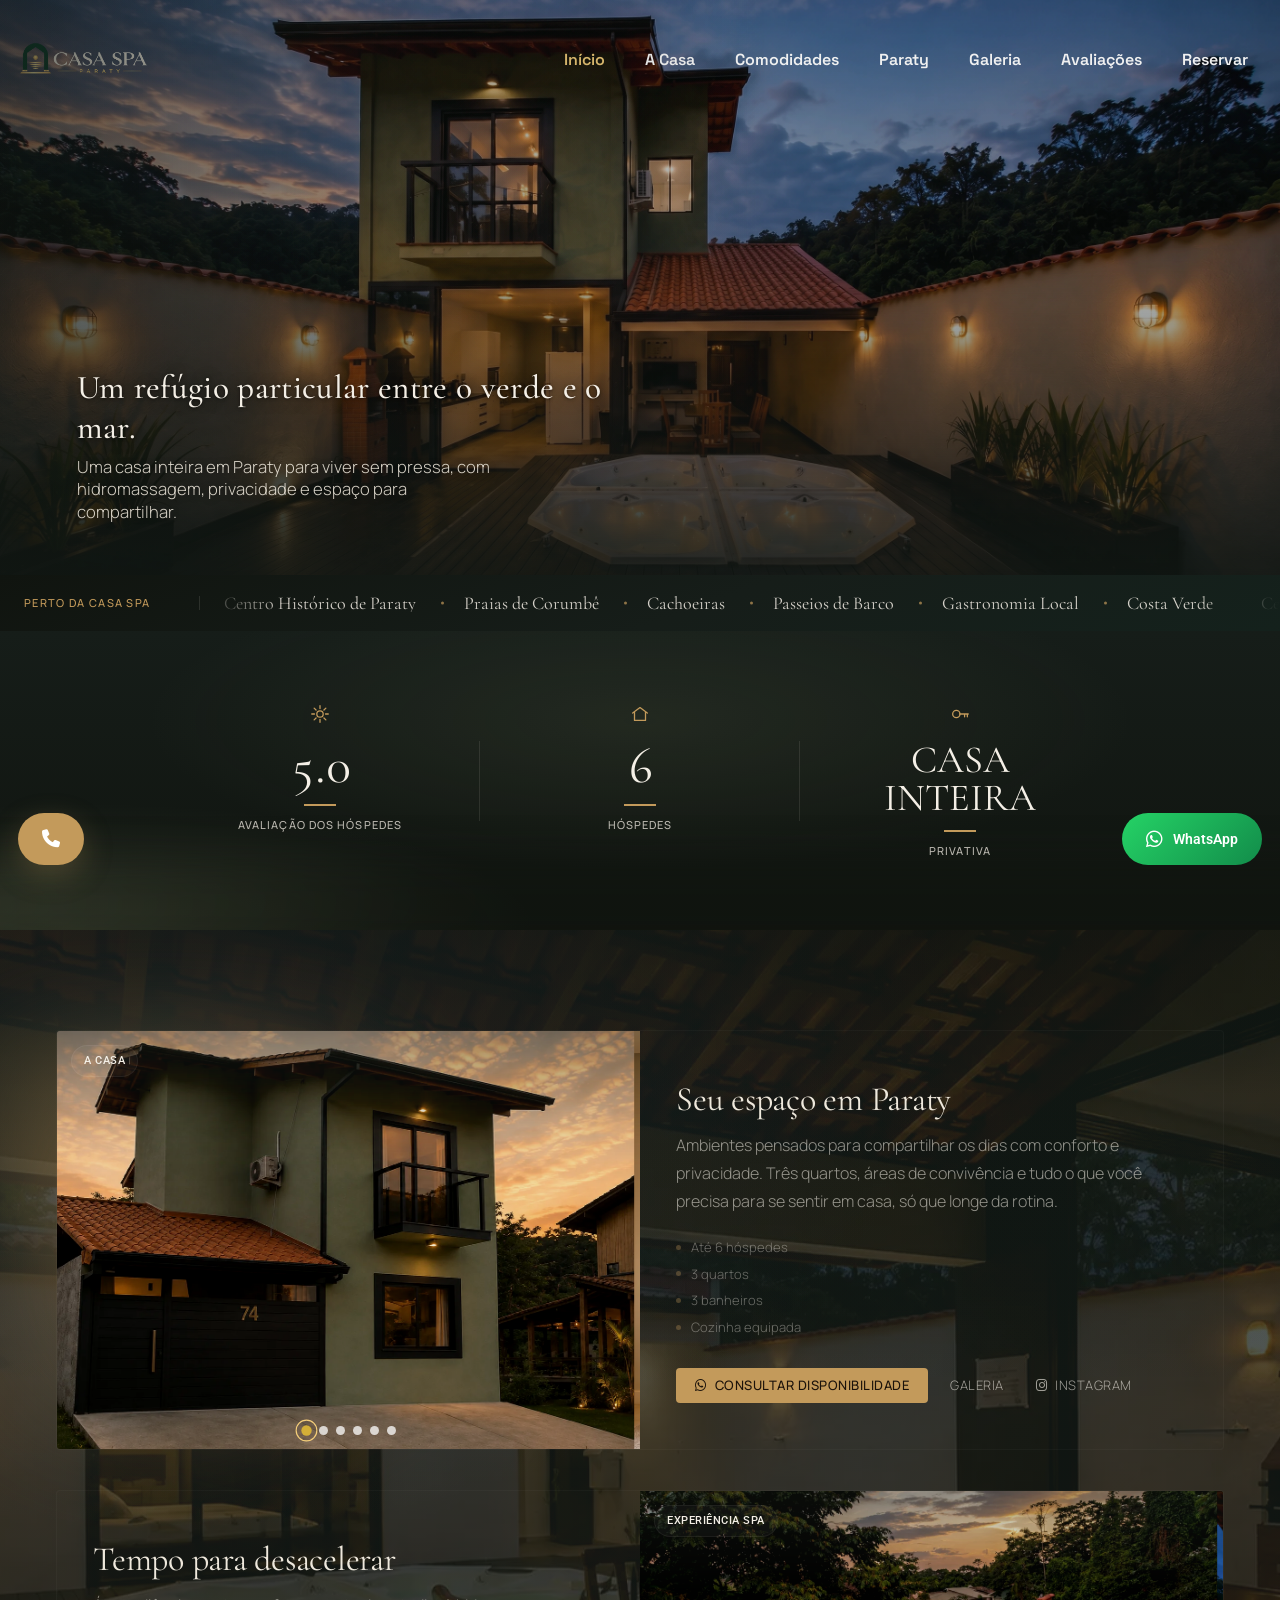
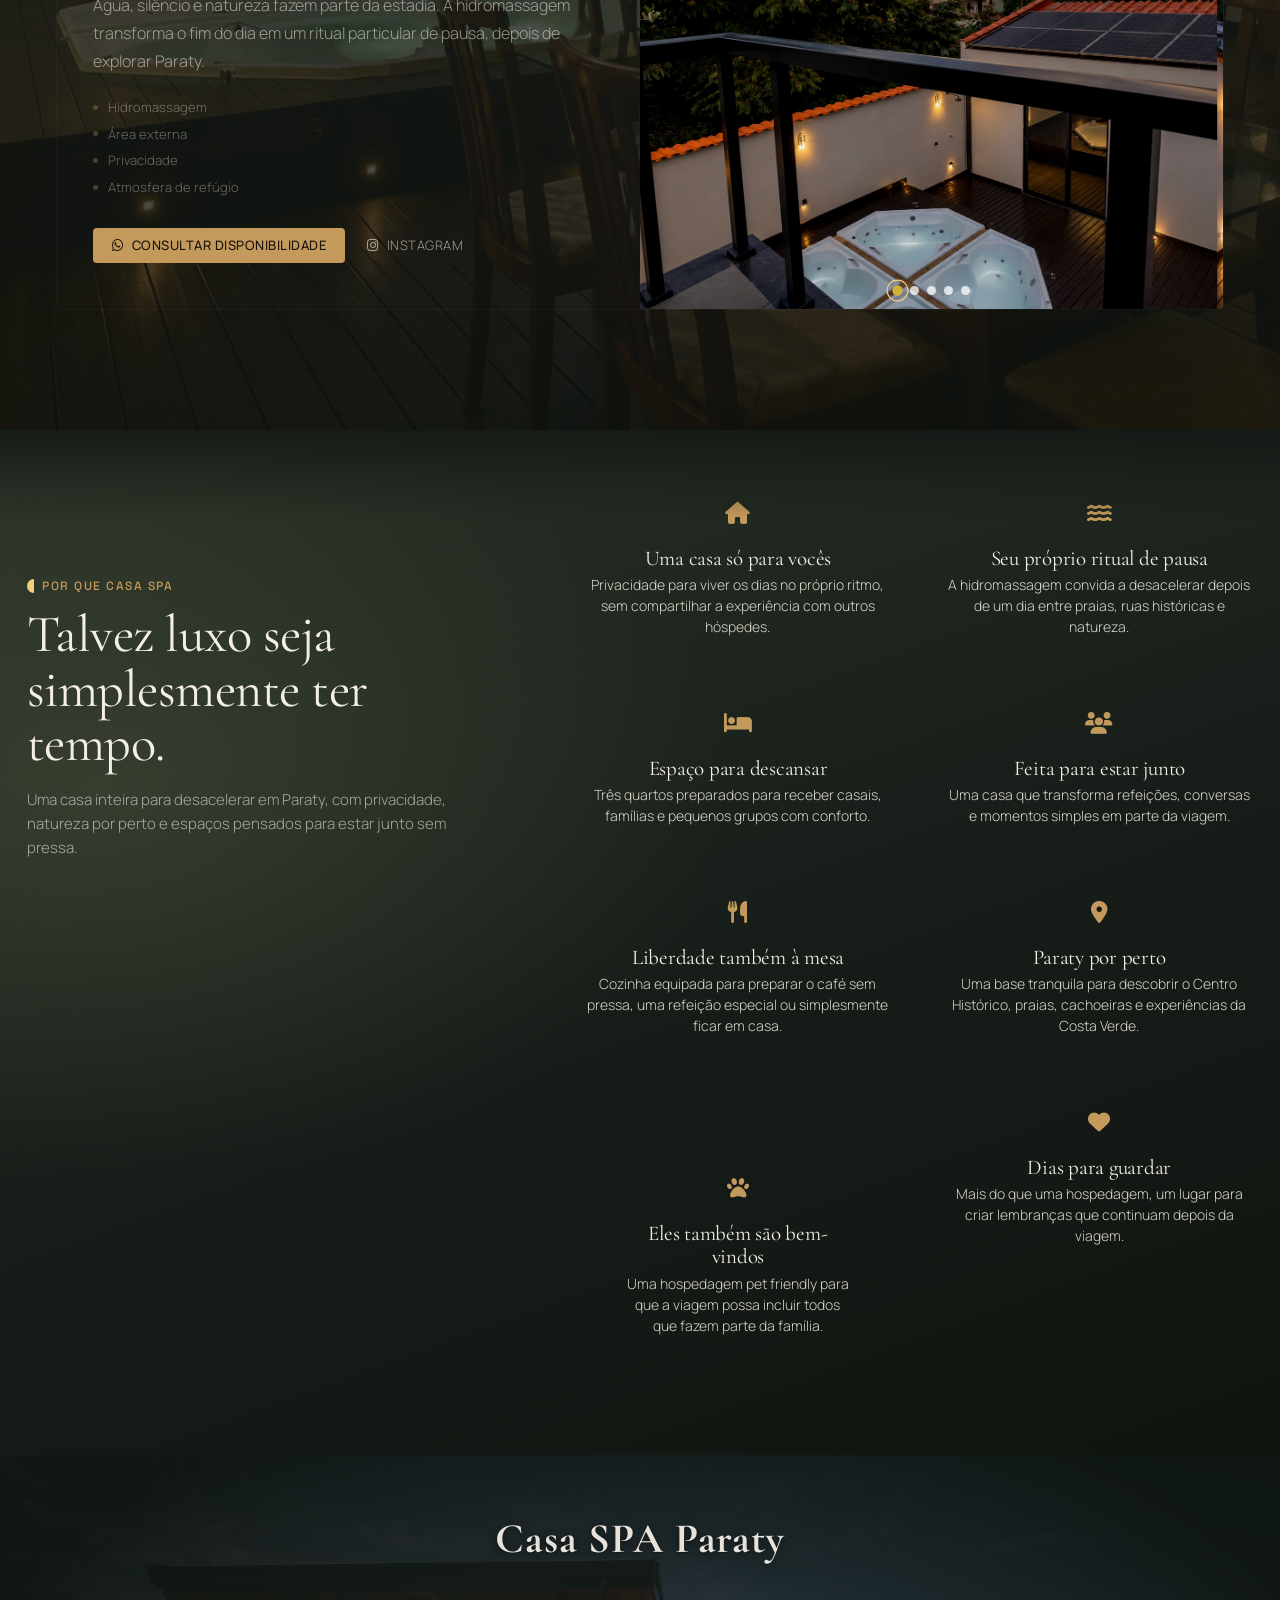
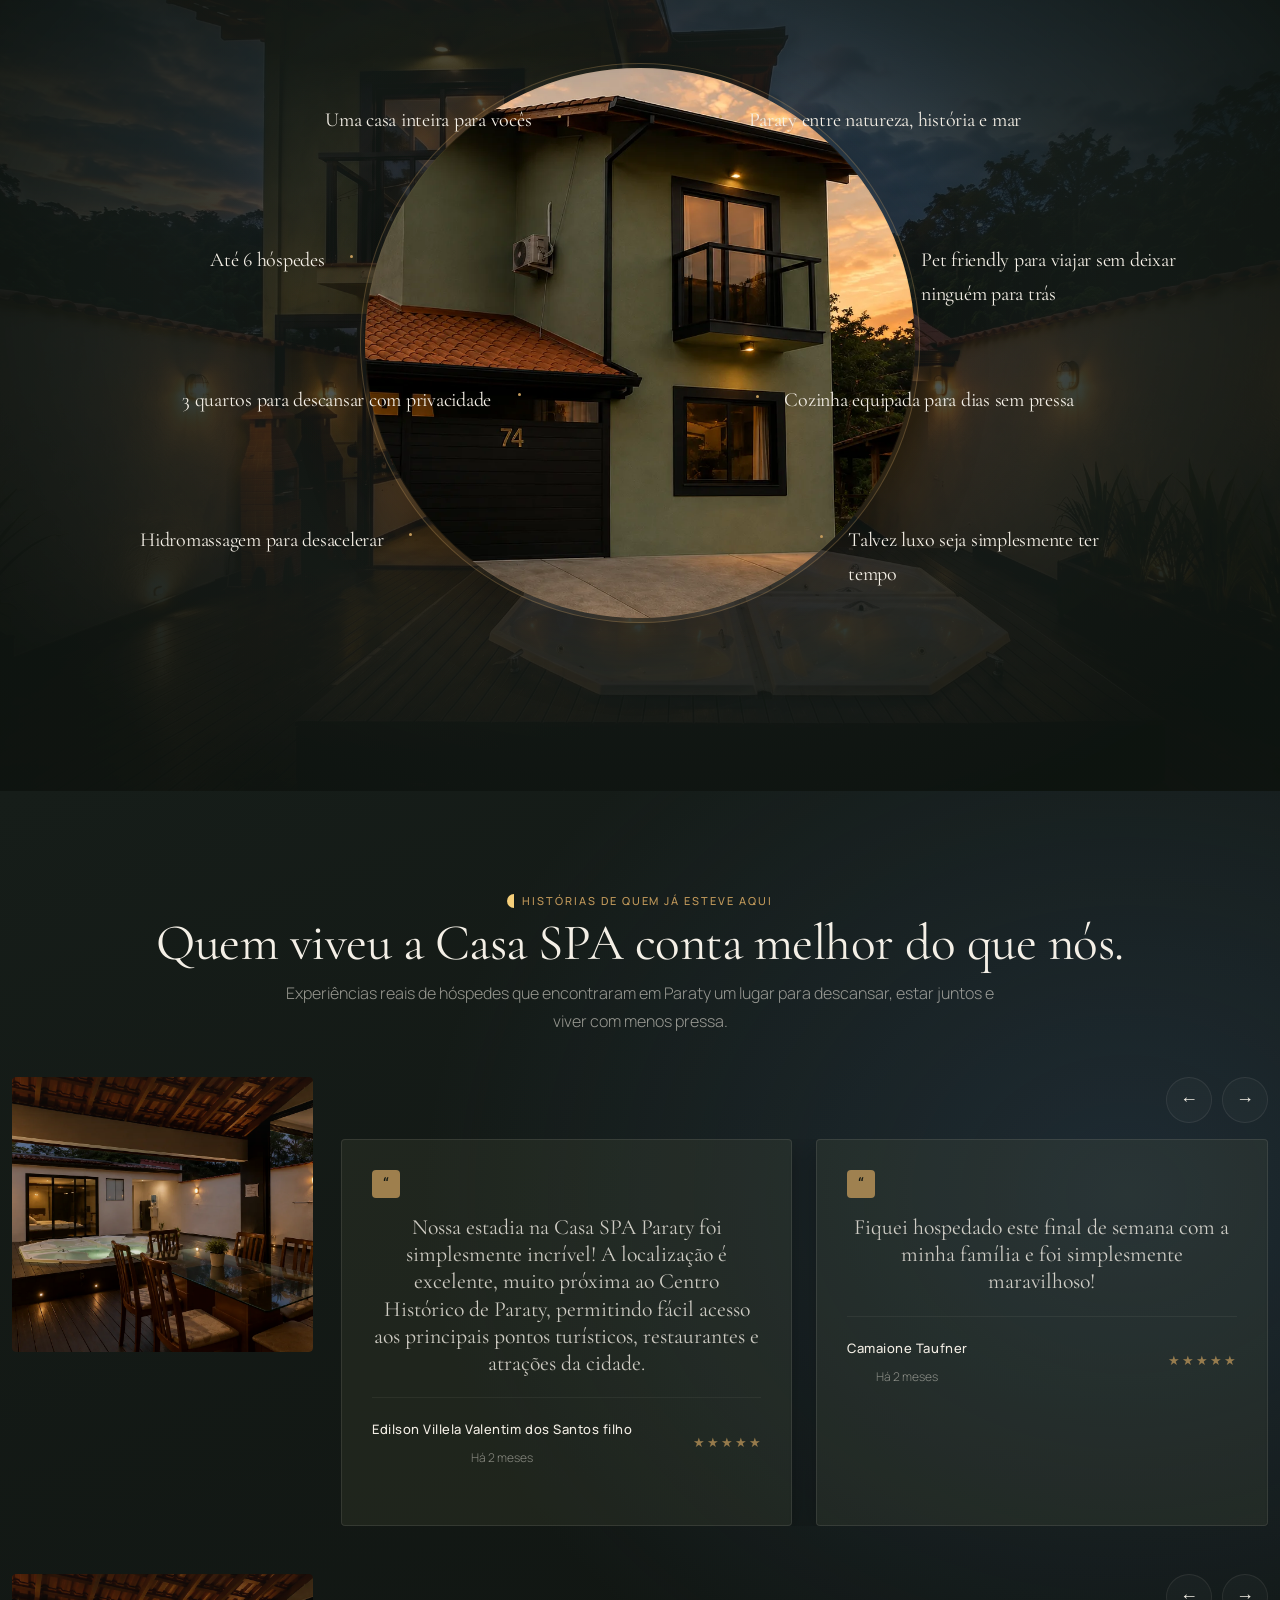
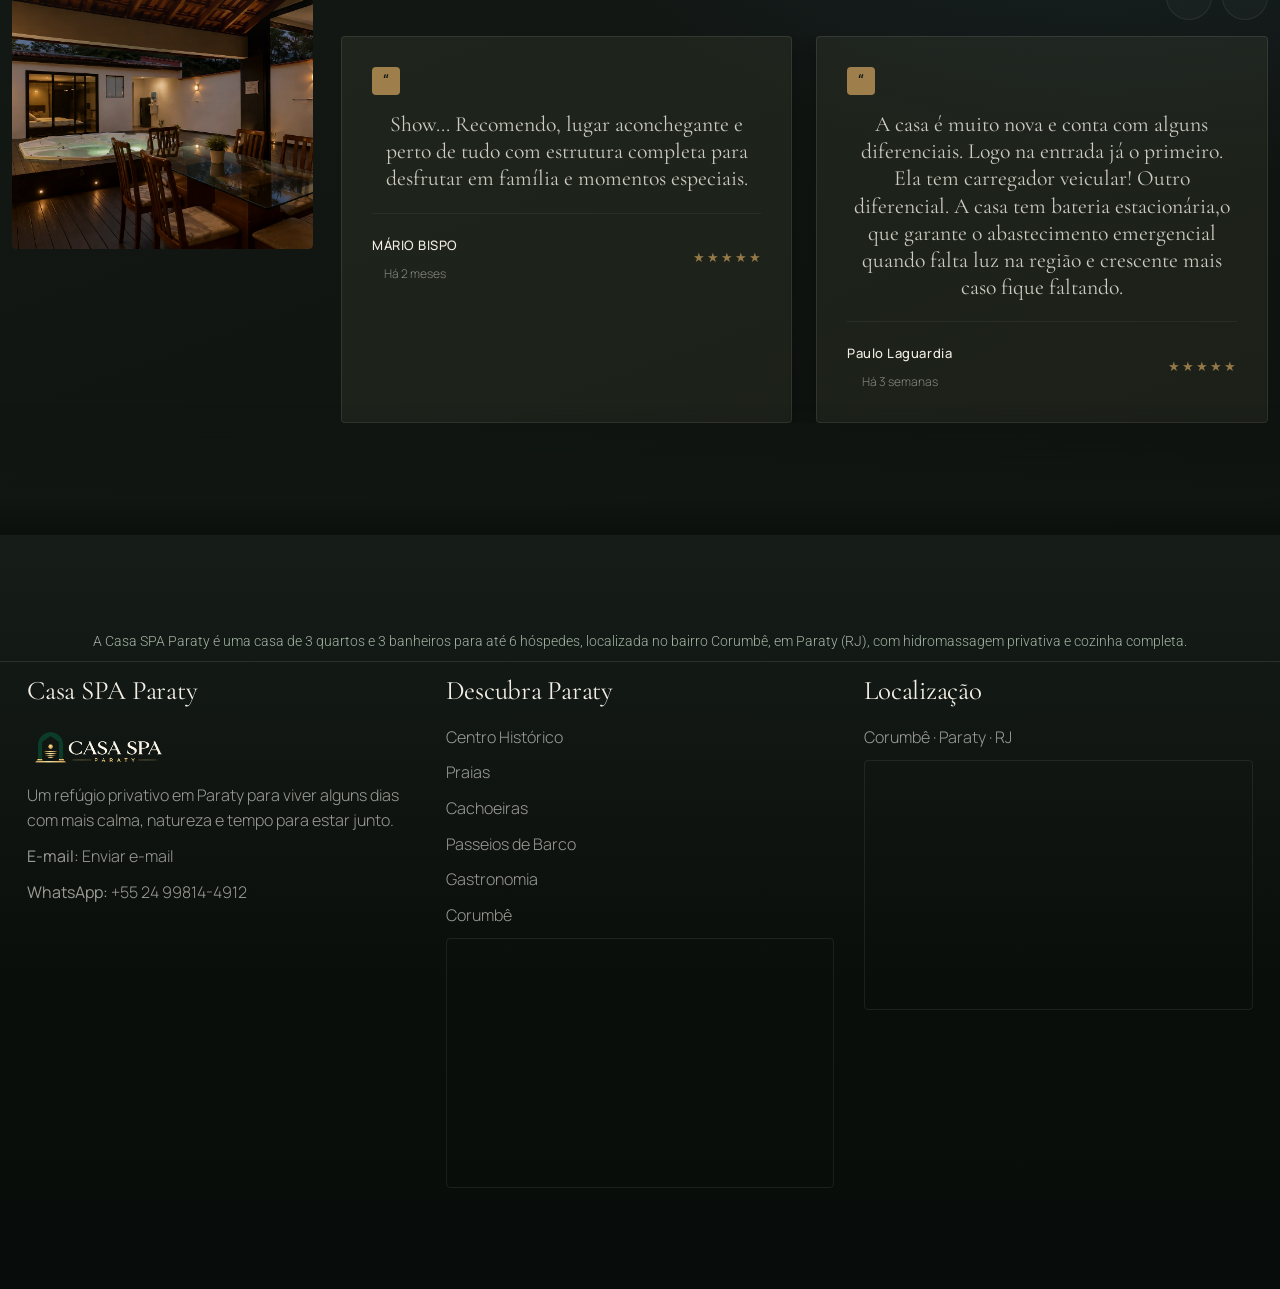
==== index.html @ 21a6d7c5 "Fix gallery layout and sync with A Casa design" ====
<!DOCTYPE html>
<html class="no-js" lang="pt-BR">

<head>
    <meta charset="utf-8" />
    <meta http-equiv="x-ua-compatible" content="ie=edge" />
    <meta name="viewport" content="width=device-width, initial-scale=1, shrink-to-fit=no" />
    
    <!-- Title -->
    <title>Casa SPA Paraty | Aluguel de Casa Inteira com Hidromassagem</title>
    
    <!-- SEO Meta -->
    <link rel="canonical" href="https://site-casa-spa.vercel.app/" />
    <meta name="description" content="Descubra a Casa SPA Paraty, um refúgio exclusivo entre o verde e o mar em Corumbê, Paraty (RJ). Casa inteira com hidromassagem para até 6 hóspedes. Reserve agora!" />
    <meta name="keywords" content="Casa SPA Paraty, Hospedagem Paraty, Aluguel temporada Paraty, Casa com SPA, Casa Corumbê" />
    <meta name="author" content="Casa SPA Paraty" />
    <meta name="robots" content="index, follow" />
    
    <!-- Open Graph / Social -->
    <meta property="og:site_name" content="Casa SPA Paraty">
    <meta property="og:type" content="website">
    <meta property="og:url" content="https://site-casa-spa.vercel.app/">
    <meta property="og:title" content="Casa SPA Paraty | Aluguel de Casa Inteira com Hidromassagem">
    <meta property="og:description" content="Descubra a Casa SPA Paraty, um refúgio exclusivo entre o verde e o mar em Corumbê, Paraty (RJ). Casa inteira com hidromassagem para até 6 hóspedes. Reserve agora!">
    <meta property="og:image" content="https://site-casa-spa.vercel.app/images/mf-images/fachada-01.webp">
    <meta property="og:locale" content="pt_BR">
    
    <meta property="twitter:card" content="summary_large_image">
    <meta property="twitter:url" content="https://site-casa-spa.vercel.app/">
    <meta property="twitter:title" content="Casa SPA Paraty | Aluguel de Casa Inteira com Hidromassagem">
    <meta property="twitter:description" content="Descubra a Casa SPA Paraty, um refúgio exclusivo entre o verde e o mar em Corumbê, Paraty (RJ). Casa inteira com hidromassagem para até 6 hóspedes. Reserve agora!">
    <meta property="twitter:image" content="https://site-casa-spa.vercel.app/images/mf-images/fachada-01.webp">

    <script type="application/ld+json">
    {
      "@context": "https://schema.org",
      "@type": "LodgingBusiness",
      "name": "Casa SPA Paraty",
      "description": "Um refúgio particular entre o verde e o mar. Casa inteira em Paraty para viver sem pressa, com hidromassagem, privacidade e espaço para compartilhar.",
      "url": "https://site-casa-spa.vercel.app/",
      "telephone": "+5524998144912",
      "image": "https://site-casa-spa.vercel.app/images/mf-images/fachada-01.webp",
      "address": {
        "@type": "PostalAddress",
        "streetAddress": "Corumbê",
        "addressLocality": "Paraty",
        "addressRegion": "RJ",
        "postalCode": "23970-000",
        "addressCountry": "BR"
      },
      "geo": {
        "@type": "GeoCoordinates",
        "latitude": "-23.181822",
        "longitude": "-44.821360"
      },
      "amenityFeature": [
        {"@type": "LocationFeatureSpecification", "name": "Hidromassagem", "value": "True"},
        {"@type": "LocationFeatureSpecification", "name": "Wi-Fi Gratuito", "value": "True"},
        {"@type": "LocationFeatureSpecification", "name": "Ar-condicionado", "value": "True"},
        {"@type": "LocationFeatureSpecification", "name": "Cozinha Equipada", "value": "True"},
        {"@type": "LocationFeatureSpecification", "name": "Pet Friendly", "value": "True"}
      ],
      "maximumAttendeeCapacity": 6,
      "priceRange": "$$"
    }
    </script>

    <!-- Favicons -->
    <link rel="icon" type="image/x-icon" href="/favicon.ico">
    <link rel="apple-touch-icon" sizes="180x180" href="/apple-touch-icon.png">
    <link rel="icon" type="image/png" sizes="192x192" href="/android-chrome-192x192.png">
    <link rel="icon" type="image/png" sizes="512x512" href="/android-chrome-512x512.png">

    <!-- CSS Files -->
    <link rel="stylesheet" href="css/bootstrap.min.css" />
    <link rel="stylesheet" href="css/fontawesome.css" />
    <link rel="stylesheet" href="css/flaticon.css" />
    <link rel="stylesheet" href="css/pbminfotech-base-icons.css" />
    <link rel="stylesheet" href="css/themify-icons.css" />
    <link rel="stylesheet" href="css/swiper.min.css" />
    <link rel="stylesheet" href="css/magnific-popup.css" />
    <link rel="stylesheet" href="css/twentytwenty.css" />
    <link rel="stylesheet" href="css/aos.css" />
    <link rel="stylesheet" href="css/shortcode.css" />
    <link rel="stylesheet" href="css/base.css" />
    <link rel="stylesheet" href="css/style.css" />
    <link rel="stylesheet" href="css/responsive.css" />
    <link rel="stylesheet" href="css/casa-spa-index.css" />
    <link rel="stylesheet" href="https://cdn.jsdelivr.net/npm/swiper@11/swiper-bundle.min.css" />

    <!-- Font Awesome (icons) -->
    <link href="https://cdnjs.cloudflare.com/ajax/libs/font-awesome/6.5.2/css/all.min.css" rel="stylesheet" />

    <style>
        @media (max-width: 767.98px) {
            h2 {
                line-height: 35px !important;
            }
        }

        .pbmit-slider-one .swiper-horizontal>.swiper-pagination-bullets {
            display: block;
            width: 200px;
            height: 0px;
            line-height: 100px;
            right: 0;
            left: auto;
            bottom: 0;
            border-radius: 20px 0 0;
            background-color: #fff;
        }

        @media (min-width: 1201px) {
            .pbmit-slider-one .pbmit-slider-dots-corner {
                position: absolute;
                width: 200px;
                height: 0px;
                right: 0;
                bottom: 0;
                background-color: var(--pbmit-white-color);
                display: block;
                border-radius: 20px 0 0;
                z-index: 1;
            }
        }

        .pbmit-slider-one .pbmit-slider-item {
            display: flex;
            align-items: center;
            height: 575px !important;
            background-color: rgba(22, 29, 25, 0.22);
        }

        @media (max-width: 991px) {
            .pbmit-slider-one .pbmit-slider-item {
                display: flex;
                align-items: center;
                height: 365px !important;
                background-color: rgba(22, 29, 25, 0.22);
            }
        }
    </style>


    <style>
      .site-header .site-branding,
      .header-style-1 .site-branding {
        background-color: transparent !important;
        background: transparent !important;
        box-shadow: none !important;
        border: none !important;
        padding: 10px 0 !important;
        border-radius: 0 !important;
      }
      .pbmit-sticky-corner {
        display: none !important;
      }
      .site-header .site-branding img.site-logo {
        display: block;
        height: 52px;
        width: auto;
      }
      @media (max-width: 768px) {
        .site-header .site-branding img.site-logo {
          height: 38px;
        }
      }
    </style>
    
</head>

<body>
    <!-- page wrapper -->
    <div class="page-wrapper" id="page">
        <!-- Header Main Area -->

        <style type="text/css">
            @media (min-width: 1201px) {
                .header-style-1 {
                    position: relative;
                    margin: 0px 0px 0;
                }
            }

            .header-style-1 .site-branding {
                border-radius: 0 0 20px;
                position: relative;
                padding: 0 0px;
                margin-right: 20px;
                background-color: var(--pbmit-white-color);
            }

            .pbmit-sticky-corner svg path {
                fill: transparent;
            }

            .header-style-1 .site-branding {
                border-radius: 0 0 20px;
                position: relative;
                padding: 15px 0px 0px 0px;
                margin-right: 20px;
                background-color: transparent !important;
            }

            .site-header .site-branding img.site-logo {
                display: block;
                height: 48px;
                width: auto;
                max-width: none;
                max-height: none;
            }

            @media (max-width: 768px) {
                .site-header .site-branding img.site-logo {
                    height: 34px;
                }
            }
        </style>


        <header class="site-header header-style-1">
            <div class="pbmit-header-overlay">
                <div class="pbmit-main-header-area">
                    <div class="container">
                        <div class="pbmit-header-content d-flex justify-content-between align-items-center" style="background-color:;">
                            <div class="pbmit-logo-button-area d-flex justify-content-between align-items-center">
                                <div class="site-branding">
                                    <div class="site-title">
                                        <a href="index.html">
											<img class="logo-img site-logo" src="images/brand/logo-casa-spa-branca.webp" alt="Casa SPA Paraty">
										</a>
                                    </div>
                                    <div class="pbmit-sticky-corner  pbmit-top-right-corner">
                                        <svg width="20" height="20" viewBox="0 0 20 20" fill="" xmlns="http://www.w3.org/2000/svg">
										   	<path d="M20 20V0C20 16 16 20 0 20H20Z" fill="red"></path>
										</svg>
                                    </div>
                                    <div class="pbmit-sticky-corner pbmit-bottom-left-corner">
                                        <svg width="20" height="20" viewBox="0 0 20 20" fill="none" xmlns="http://www.w3.org/2000/svg">
										   	<path d="M20 20V0C20 12 12 20 0 20H20Z" fill="red"></path>
										</svg>
                                    </div>
                                </div>
                                <!-- <div class="pbmit-button-box">
									<div class="pbmit-header-button">
										<a href="tel:+1(212)%20255-511">
											<span class="pbmit-header-button-text-1">+1(212) 255-511</span>			
											<span class="pbmit-header-button-text-2">tel:+1(212) 255-511</span>		
										</a>
									</div>
								</div> -->
                            </div>
                            <div class="site-navigation">
                                <nav class="main-menu navbar-expand-xl navbar-light">
                                    <div class="navbar-header">
                                        <!-- Toggle Button -->
                                        <button class="navbar-toggler" type="button">
											<i class="pbmit-base-icon-menu-1"></i>
										</button>
                                    </div>
                                    <div class="pbmit-mobile-menu-bg"></div>
                                    <div class="collapse navbar-collapse clearfix show" id="pbmit-menu">
                                        <div class="pbmit-menu-wrap">
                                            <span class="closepanel">
												<svg class="qodef-svg--close qodef-m" xmlns="http://www.w3.org/2000/svg" width="20.163" height="20.163" viewBox="0 0 26.163 26.163">
													<rect width="36" height="1" transform="translate(0.707) rotate(45)"></rect>
													<rect width="36" height="1" transform="translate(0 25.456) rotate(-45)"></rect>
												</svg>
											</span>
                                            <ul class="navigation clearfix">
                                                <li class=" active">
                                                    <a href="index.html">Início</a>
                                                </li>

                                                <li class="">
                                                    <a href="about-us.html">A Casa</a>
                                                </li>

                                                <li class="">
                                                    <a href="comodidades.html">Comodidades</a>
                                                </li>

                                                <li class="">
                                                    <a href="paraty.html">Paraty</a>
                                                </li>

                                                <li class=""><a href="gallery.html">Galeria</a></li>

                                                <li class="">
                                                    <a href="#avaliacoes">Avaliações</a>
                                                </li>

                                                <li class="">
                                                    <a href="contact-us.html">Reservar</a>
                                                </li>
                                            </ul>


                                        </div>
                                    </div>
                                </nav>
                            </div>
                            <!-- <div class="pbmit-right-box d-flex align-items-center">
							
								<div class="pbmit-button-box-second">
									<a class="pbmit-btn" href="contact-us.html">
										<span class="pbmit-button-content-wrapper">
											<span class="pbmit-button-text">Consultar Disponibilidade</span>
										</span>
									</a>
								</div>
							</div> -->
                        </div>
                    </div>
                </div>
            </div>

        </header>
        <!-- Header Main Area End Here -->

        <!-- page content -->
        <div class="page-content">
            <div class="pbmit-slider-area pbmit-slider-one hero-section">
                <div class="swiper-slider" data-autoplay="true" data-loop="true" data-dots="true" data-arrows="false" data-columns="1" data-margin="0" data-effect="fade">
                    <div class="swiper-wrapper">
                        <!-- Slide1 -->
                        <div class="swiper-slide">
                            <div class="pbmit-slider-item">
                                <div class="pbmit-slider-bg" style="
                      background-image: url(images/hero-master.webp);
                    "></div>
                                <!--<div class="container">-->
                                <!--  <div class="row text-center">-->
                                <!--    <div class="col-md-12">-->
                                <!--      <div class="pbmit-slider-content">-->
                                <!--        <h2-->
                                <!--          class="pbmit-title transform-bottom-1 transform-delay-2"-->
                                <!--        >-->
                                <!--          Welcome To Our <br />-->
                                <!--          Casa SPA-->
                                <!--        </h2>-->
                                <!--        <h5-->
                                <!--          class="pbmit-sub-title transform-top transform-delay-1"-->
                                <!--        >-->
                                <!--          Farms & Resort, Suites, Studio Rooms!-->
                                <!--        </h5>-->

                                <!--        <div-->
                                <!--          class="pbmit-button-wrap transform-bottom-1 transform-delay-3"-->
                                <!--        >-->
                                <!--          <a-->
                                <!--            class="pbmit-btn pbmit-btn-outline"-->
                                <!--            href="contact-us.html"-->
                                <!--          >-->
                                <!--            <span class="pbmit-button-content-wrapper">-->
                                <!--              <span class="pbmit-button-text"-->
                                <!--                >Book Your Stay</span-->
                                <!--              >-->
                                <!--            </span>-->
                                <!--          </a>-->
                                <!--        </div>-->
                                <!--      </div>-->
                                <!--    </div>-->
                                <!--  </div>-->
                                <!--</div>-->
                            </div>
                        </div>

                        <!-- slider extra -->
                        <!--<div class="swiper-slide">-->
                        <!--  <div class="pbmit-slider-item">-->
                        <!--    <div-->
                        <!--      class="pbmit-slider-bg"-->
                        <!--      style="-->
                        <!--        background-image: url(images/ms-images/living-room6.jpeg);-->
                        <!--      "-->
                        <!--    ></div>-->
                        <!--    <div class="container">-->
                        <!--      <div class="row text-center">-->
                        <!--        <div class="col-md-12">-->
                        <!--          <div class="pbmit-slider-content">-->
                        <!--            <h2-->
                        <!--              class="pbmit-title transform-bottom-1 transform-delay-2"-->
                        <!--            >-->
                        <!--              Welcome To Our <br />-->
                        <!--              Casa SPA-->
                        <!--            </h2>-->
                        <!--            <h5-->
                        <!--              class="pbmit-sub-title transform-top transform-delay-1"-->
                        <!--            >-->
                        <!--              Farms & Resort, Suites, Studio Rooms!-->
                        <!--            </h5>-->

                        <!--            <div-->
                        <!--              class="pbmit-button-wrap transform-bottom-1 transform-delay-3"-->
                        <!--            >-->
                        <!--              <a-->
                        <!--                class="pbmit-btn pbmit-btn-outline"-->
                        <!--                href="contact-us.html"-->
                        <!--              >-->
                        <!--                <span class="pbmit-button-content-wrapper">-->
                        <!--                  <span class="pbmit-button-text"-->
                        <!--                    >Book Your Stay</span-->
                        <!--                  >-->
                        <!--                </span>-->
                        <!--              </a>-->
                        <!--            </div>-->
                        <!--          </div>-->
                        <!--        </div>-->
                        <!--      </div>-->
                        <!--    </div>-->
                        <!--  </div>-->
                        <!--</div>-->

                        <!-- Slider extra -->
                        <!-- Slide2 -->
                        <!-- <div class="swiper-slide">
                <div class="pbmit-slider-item">
                  <div
                    class="pbmit-slider-bg"
                    style="background-image: url(images/img/bg4.jpg)"
                  ></div>
                  <div class="container">
                    <div class="row text-center">
                      <div class="col-md-12">
                        <div class="pbmit-slider-content">
                          <h5
                            class="pbmit-sub-title transform-top transform-delay-1"
                          >
                            Residential Interiors
                          </h5>
                          <h2
                            class="pbmit-title transform-bottom-1 transform-delay-2"
                          >
                            Homes That <br />
                            Breathe
                          </h2>
                          <div
                            class="pbmit-button-wrap transform-bottom-1 transform-delay-3"
                          >
                            <a
                              class="pbmit-btn pbmit-btn-outline"
                              href="contact-us.html"
                            >
                              <span class="pbmit-button-content-wrapper">
                                <span class="pbmit-button-text"
                                  >Discover Residential</span
                                >
                              </span>
                            </a>
                          </div>
                        </div>
                      </div>
                    </div>
                  </div>
                </div>
              </div> -->
                        <!-- Slide3 -->
                        <!-- <div class="swiper-slide">
                <div class="pbmit-slider-item">
                  <div
                    class="pbmit-slider-bg"
                    style="background-image: url(images/img/bg5.jpg)"
                  ></div>
                  <div class="container">
                    <div class="row text-center">
                      <div class="col-md-12">
                        <div class="pbmit-slider-content">
                          <h5
                            class="pbmit-sub-title transform-top transform-delay-1"
                          >
                            Turnkey Design & Build
                          </h5>
                          <h2
                            class="pbmit-title transform-bottom-1 transform-delay-2"
                          >
                            From Concept<br />
                            to Keys
                          </h2>
                          <div
                            class="pbmit-button-wrap transform-bottom-1 transform-delay-3"
                          >
                            <a
                              class="pbmit-btn pbmit-btn-outline"
                              href="contact-us.html"
                            >
                              <span class="pbmit-button-content-wrapper">
                                <span class="pbmit-button-text"
                                  >Start Your Project</span
                                >
                              </span>
                            </a>
                          </div>
                        </div>
                      </div>
                    </div>
                  </div>
                </div>
              </div> -->
                    </div>
                    <div class="pbmit-slider-dots-corner">
                        <div class="pbmit-sticky-corner pbmit-top-right-corner">
                            <svg width="20" height="20" viewBox="0 0 20 20" fill="" xmlns="http://www.w3.org/2000/svg" data-stylerecorder="true">
                  <path
                    d="M20 20V0C20 16 16 20 0 20H20Z"
                    fill="red"
                    data-stylerecorder="true"
                  ></path>
                </svg>
                        </div>
                        <div class="pbmit-sticky-corner pbmit-bottom-left-corner">
                            <svg width="20" height="20" viewBox="0 0 20 20" fill="" xmlns="http://www.w3.org/2000/svg" data-stylerecorder="true">
                  <path
                    d="M20 20V0C20 16 16 20 0 20H20Z"
                    fill="red"
                    data-stylerecorder="true"
                  ></path>
                </svg>
                        </div>
                    </div>
                </div>
                <div class="hero-caption-block">
                    <h1 class="hero-caption-title">Um refúgio particular entre o verde e o mar.</h1>
                    <p class="hero-caption-subtitle">Uma casa inteira em Paraty para viver sem pressa, com hidromassagem, privacidade e espaço para compartilhar.</p>
                </div>
            </div>

            <section class="casa-points-marquee" aria-label="Pontos de interesse próximos à Casa SPA">
                <div class="cpm-label">
                    <span class="full">Perto da Casa SPA</span>
                    <span class="short">Interesse</span>
                </div>
                <div class="cpm-track">
                    <ul class="cpm-list">
                        <li>Centro Histórico de Paraty</li>
                        <li>Praias de Corumbê</li>
                        <li>Cachoeiras</li>
                        <li>Passeios de Barco</li>
                        <li>Gastronomia Local</li>
                        <li>Costa Verde</li>
                    </ul>
                    <ul class="cpm-list" aria-hidden="true">
                        <li>Centro Histórico de Paraty</li>
                        <li>Praias de Corumbê</li>
                        <li>Cachoeiras</li>
                        <li>Passeios de Barco</li>
                        <li>Gastronomia Local</li>
                        <li>Costa Verde</li>
                    </ul>
                    <ul class="cpm-list" aria-hidden="true">
                        <li>Centro Histórico de Paraty</li>
                        <li>Praias de Corumbê</li>
                        <li>Cachoeiras</li>
                        <li>Passeios de Barco</li>
                        <li>Gastronomia Local</li>
                        <li>Costa Verde</li>
                    </ul>
                    <ul class="cpm-list" aria-hidden="true">
                        <li>Centro Histórico de Paraty</li>
                        <li>Praias de Corumbê</li>
                        <li>Cachoeiras</li>
                        <li>Passeios de Barco</li>
                        <li>Gastronomia Local</li>
                        <li>Costa Verde</li>
                    </ul>
                </div>
            </section>

            <section class="casa-stats" aria-label="Destaques da Casa SPA">
                <div class="casa-stats__grid">
                    <div class="casa-stats__col">
                        <svg class="casa-stats__icon" viewBox="0 0 24 24" fill="none" stroke="currentColor" stroke-width="1.4" aria-hidden="true">
                            <path d="M12 3v3M12 18v3M3 12h3M18 12h3M5.6 5.6l2.1 2.1M16.3 16.3l2.1 2.1M5.6 18.4l2.1-2.1M16.3 7.7l2.1-2.1" stroke-linecap="round"></path>
                            <circle cx="12" cy="12" r="3.5"></circle>
                        </svg>
                        <span class="casa-stats__number" data-count="5.0" data-decimal="1">0.0</span>
                        <span class="casa-stats__line" aria-hidden="true"></span>
                        <span class="casa-stats__label">Avaliação dos hóspedes</span>
                    </div>
                    <div class="casa-stats__col">
                        <svg class="casa-stats__icon" viewBox="0 0 24 24" fill="none" stroke="currentColor" stroke-width="1.4" aria-hidden="true">
                            <path d="M4 11l8-6 8 6M6 10v9h12v-9" stroke-linecap="round" stroke-linejoin="round"></path>
                        </svg>
                        <span class="casa-stats__number" data-count="6">0</span>
                        <span class="casa-stats__line" aria-hidden="true"></span>
                        <span class="casa-stats__label">Hóspedes</span>
                    </div>
                    <div class="casa-stats__col">
                        <svg class="casa-stats__icon" viewBox="0 0 24 24" fill="none" stroke="currentColor" stroke-width="1.4" aria-hidden="true">
                            <circle cx="8" cy="12" r="4"></circle>
                            <path d="M11.5 12H21M17 12v3M20 12v3" stroke-linecap="round"></path>
                        </svg>
                        <span class="casa-stats__number casa-stats__number--text">Casa<br>Inteira</span>
                        <span class="casa-stats__line" aria-hidden="true"></span>
                        <span class="casa-stats__label">Privativa</span>
                    </div>
                </div>
            </section>

            <section class="staycation-showcase" aria-label="Perfect staycation options" style="margin-top:">
                <div class="msc-bg">
                    <span class="msc-blob msc-blob-a" aria-hidden="true"></span>
                    <span class="msc-blob msc-blob-b" aria-hidden="true"></span>
                    <span class="msc-grid" aria-hidden="true"></span>
                </div>

                <div class="msc-container text-center">
                    <div class="msc-cards">

                        <!-- Card 1: A Casa - imagem a esquerda, texto a direita -->
                        <article class="msc-card">
                            <div class="msc-media swiper msc-image-slider casa-photo-frame casa-photo-frame--bright">
                                                                <div class="swiper-wrapper">
                                    <div class="swiper-slide">
                                        <img loading="lazy" class="casa-photo" src="images/mf-images/fachada-01.webp" alt="Fachada da Casa SPA Paraty ao entardecer" />
                                    </div>
                                    <div class="swiper-slide">
                                        <img loading="lazy" class="casa-photo" src="images/mf-images/quarto-01.webp" alt="Quarto principal com cama de casal e decoração refinada" />
                                    </div>
                                    <div class="swiper-slide">
                                        <img loading="lazy" class="casa-photo" src="images/mf-images/sala-01.webp" alt="Sala de estar ampla com TV e sofás confortáveis" />
                                    </div>
                                    <div class="swiper-slide">
                                        <img loading="lazy" class="casa-photo" src="images/mf-images/cozinha-01.webp" alt="Cozinha inteiramente equipada com geladeira e forno" />
                                    </div>
                                    <div class="swiper-slide">
                                        <img loading="lazy" class="casa-photo" src="images/mf-images/quarto-03.webp" alt="Quarto privativo com vista panorâmica para a natureza" />
                                    </div>
                                    <div class="swiper-slide">
                                        <img loading="lazy" class="casa-photo" src="images/mf-images/banheiro-02.webp" alt="Banheiro moderno com box blindex e espelho iluminado" />
                                    </div>
                                </div>
                                <div class="msc-slider-pagination"></div>
                                <span class="msc-badge">A Casa</span>
                            </div>
                            <div class="msc-body">
                                <h3 class="text-start">Seu espaço em Paraty</h3>
                                <p class="fnt-style text-start">
                                    Ambientes pensados para compartilhar os dias com conforto e privacidade. Três quartos, áreas de convivência e tudo o que você precisa para se sentir em casa, só que longe da rotina.
                                </p>
                                <ul class="msc-points">
                                    <li>Até 6 hóspedes</li>
                                    <li>3 quartos</li>
                                    <li>3 banheiros</li>
                                    <li>Cozinha equipada</li>
                                </ul>
                                <div class="msc-actions">
                                    <a
                                      class="msc-btn msc-btn-primary"
                                      href="https://wa.me/5524998144912"
                                      target="_blank"
                                      aria-label="Consultar disponibilidade via WhatsApp"
                                    ><i class="fab fa-whatsapp" aria-hidden="true"></i> Consultar Disponibilidade</a>
                                    <a
                                      class="msc-btn msc-btn-ghost"
                                      href="gallery.html"
                                      aria-label="Ver galeria da Casa SPA"
                                    >Galeria</a>
                                    <a
                                      class="msc-btn msc-btn-ghost"
                                      href="https://www.instagram.com/_casa-spa_resort/"
                                      target="_blank"
                                      aria-label="Instagram da Casa SPA"
                                    ><i class="fab fa-instagram" aria-hidden="true"></i> Instagram</a>

                                </div>
                            </div>
                        </article>

                        <!-- Card 2: Experiencia SPA - texto a esquerda, imagem a direita -->
                        <article class="msc-card msc-card--reverse">
                            <div class="msc-media swiper msc-image-slider casa-photo-frame">
                                                                <div class="swiper-wrapper">
                                    <div class="swiper-slide">
                                        <img loading="lazy" class="casa-photo" src="images/ms-images/spa-02.webp" alt="Deck privativo de hidromassagem ao entardecer" />
                                    </div>
                                    <div class="swiper-slide">
                                        <img loading="lazy" class="casa-photo" src="images/ms-images/spa-03.webp" alt="Área de hidromassagem iluminada à noite para momentos de relaxamento" />
                                    </div>
                                    <div class="swiper-slide">
                                        <img loading="lazy" class="casa-photo" src="images/ms-images/spa-04.webp" alt="Hidromassagem externa cercada por vegetação tropical durante o dia" />
                                    </div>
                                    <div class="swiper-slide">
                                        <img loading="lazy" class="casa-photo" src="images/ms-images/spa-01.webp" alt="Hidromassagem aquecida no deck de madeira com área de descanso" />
                                    </div>
                                    <div class="swiper-slide">
                                        <img loading="lazy" class="casa-photo" src="images/ms-images/exterior-01.webp" alt="Área de descanso ao ar livre integrada ao deck da hidromassagem" />
                                    </div>
                                </div>
                                <div class="msc-slider-pagination"></div>
                                <span class="msc-badge">Experiência SPA</span>
                            </div>
                            <div class="msc-body">
                                <h3 class="text-start">Tempo para desacelerar</h3>
                                <p class="fnt-style text-start">
                                    Água, silêncio e natureza fazem parte da estadia. A hidromassagem transforma o fim do dia em um ritual particular de pausa, depois de explorar Paraty.
                                </p>
                                <ul class="msc-points">
                                    <li>Hidromassagem</li>
                                    <li>Área externa</li>
                                    <li>Privacidade</li>
                                    <li>Atmosfera de refúgio</li>
                                </ul>
                                <div class="msc-actions">
                                    <a
                                      class="msc-btn msc-btn-primary"
                                      href="https://wa.me/5524998144912"
                                      target="_blank"
                                      aria-label="Consultar disponibilidade via WhatsApp"
                                    ><i class="fab fa-whatsapp" aria-hidden="true"></i> Consultar Disponibilidade</a>
                                    <a
                                      class="msc-btn msc-btn-ghost"
                                      href="https://www.instagram.com/casa-spa_suites/"
                                      target="_blank"
                                      aria-label="Instagram da Casa SPA Suites"
                                    ><i class="fab fa-instagram" aria-hidden="true"></i> Instagram</a>

                                </div>
                            </div>
                        </article>

                    </div>
                </div>
            </section>
        <!-- <section class="casa-spa-amenities-section">
          <div class="container">

            <div class="pbmit-heading-subheading animation-style4 text-center">
              <h4 class="pbmit-subtitle">OUR AMENITIES</h4>
              <h2 class="pbmit-title">Comforts Designed for Every Stay</h2>
            </div>
            <div class="row g-4 casa-spa-amenities-grid">
        
              <div class="col-6 col-md-4 col-lg-3 col-xl-2">
                <div class="casa-spa-amenity-item">
                  <div class="casa-spa-amenity-icon"><i class="fas fa-concierge-bell"></i></div>
                  <h3>Reception</h3>
                </div>
              </div>
        
              <div class="col-6 col-md-4 col-lg-3 col-xl-2">
                <div class="casa-spa-amenity-item">
                  <div class="casa-spa-amenity-icon"><i class="fas fa-key"></i></div>
                  <h3>Room Access</h3>
                </div>
              </div>
        
              <div class="col-6 col-md-4 col-lg-3 col-xl-2">
                <div class="casa-spa-amenity-item">
                  <div class="casa-spa-amenity-icon"><i class="fas fa-bed"></i></div>
                  <h3>Luxury Rooms</h3>
                </div>
              </div>
        
              <div class="col-6 col-md-4 col-lg-3 col-xl-2">
                <div class="casa-spa-amenity-item">
                  <div class="casa-spa-amenity-icon"><i class="fas fa-shower"></i></div>
                  <h3>Modern Bathrooms</h3>
                </div>
              </div>
        
              <div class="col-6 col-md-4 col-lg-3 col-xl-2">
                <div class="casa-spa-amenity-item">
                  <div class="casa-spa-amenity-icon"><i class="fas fa-wind"></i></div>
                  <h3>Air Conditioning</h3>
                </div>
              </div>
        
              <div class="col-6 col-md-4 col-lg-3 col-xl-2">
                <div class="casa-spa-amenity-item">
                  <div class="casa-spa-amenity-icon"><i class="fas fa-broom"></i></div>
                  <h3>Housekeeping</h3>
                </div>
              </div>
        
              <div class="col-6 col-md-4 col-lg-3 col-xl-2">
                <div class="casa-spa-amenity-item">
                  <div class="casa-spa-amenity-icon"><i class="fas fa-utensils"></i></div>
                  <h3>Dining</h3>
                </div>
              </div>
        
              <div class="col-6 col-md-4 col-lg-3 col-xl-2">
                <div class="casa-spa-amenity-item">
                  <div class="casa-spa-amenity-icon"><i class="fas fa-mug-hot"></i></div>
                  <h3>Breakfast</h3>
                </div>
              </div>
        
              <div class="col-6 col-md-4 col-lg-3 col-xl-2">
                <div class="casa-spa-amenity-item">
                  <div class="casa-spa-amenity-icon"><i class="fas fa-glass-cheers"></i></div>
                  <h3>Refreshments</h3>
                </div>
              </div>
        
              <div class="col-6 col-md-4 col-lg-3 col-xl-2">
                <div class="casa-spa-amenity-item">
                  <div class="casa-spa-amenity-icon"><i class="fas fa-parking"></i></div>
                  <h3>Parking</h3>
                </div>
              </div>
        
              <div class="col-6 col-md-4 col-lg-3 col-xl-2">
                <div class="casa-spa-amenity-item">
                  <div class="casa-spa-amenity-icon"><i class="fas fa-wifi"></i></div>
                  <h3>Wi-Fi</h3>
                </div>
              </div>
        
              <div class="col-6 col-md-4 col-lg-3 col-xl-2">
                <div class="casa-spa-amenity-item">
                  <div class="casa-spa-amenity-icon"><i class="fas fa-user-shield"></i></div>
                  <h3>Safety & Security</h3>
                </div>
              </div>
        
              <div class="col-6 col-md-4 col-lg-3 col-xl-2">
                <div class="casa-spa-amenity-item">
                  <div class="casa-spa-amenity-icon"><i class="fas fa-door-open"></i></div>
                  <h3>Private Spaces</h3>
                </div>
              </div>
        
              <div class="col-6 col-md-4 col-lg-3 col-xl-2">
                <div class="casa-spa-amenity-item">
                  <div class="casa-spa-amenity-icon"><i class="fas fa-couch"></i></div>
                  <h3>Lounge Area</h3>
                </div>
              </div>
        
              <div class="col-6 col-md-4 col-lg-3 col-xl-2">
                <div class="casa-spa-amenity-item">
                  <div class="casa-spa-amenity-icon"><i class="fas fa-tree"></i></div>
                  <h3>Nature Spaces</h3>
                </div>
              </div>
        
              <div class="col-6 col-md-4 col-lg-3 col-xl-2">
                <div class="casa-spa-amenity-item">
                  <div class="casa-spa-amenity-icon"><i class="fas fa-glass-cheers"></i></div>
                  <h3>Event-Friendly</h3>
                </div>
              </div>
        
              <div class="col-6 col-md-4 col-lg-3 col-xl-2">
                <div class="casa-spa-amenity-item">
                  <div class="casa-spa-amenity-icon"><i class="fas fa-clock"></i></div>
                  <h3>Timely Support</h3>
                </div>
              </div>
        
              <div class="col-6 col-md-4 col-lg-3 col-xl-2">
                <div class="casa-spa-amenity-item">
                  <div class="casa-spa-amenity-icon"><i class="fas fa-heart"></i></div>
                  <h3>Guest Care</h3>
                </div>
              </div>
        
            </div>
          </div>
        </section> -->
        <section class="pbmit-sticky-section">
          <div class="container">
            <div class="row g-0">
              <div class="col-md-12 col-xl-5">
                <div class="pbmit-sticky-col">
                  <div class="ihbox-six-left-area">
                    <div class="pbmit-heading-subheading">
                      <h4 class="pbmit-subtitle">Por que Casa SPA</h4>
                      <header class="msc-head text-start">
                        <h2 class="casa-editorial-headline">Talvez luxo seja simplesmente ter tempo.</h2>
                        <p class="fnt-style">
                          Uma casa inteira para desacelerar em Paraty, com privacidade, natureza por perto e espaços pensados para estar junto sem pressa.
                        </p>
                      </header>
                    </div>
                  </div>
                </div>
              </div>

              <div class="col-md-12 col-xl-7">
                <div class="ihbox-six-right-area">
                  <div class="row">
                    <article class="pbmit-miconheading-style-19 col-md-6">
                      <div class="pbmit-ihbox-style-19">
                        <div class="pbmit-ihbox-box">
                          <div class="pbmit-ihbox-icon">
                            <div
                              class="pbmit-ihbox-icon-wrapper pbmit-icon-type-icon"
                            >
                              <i class="fas fa-home"></i>
                            </div>
                          </div>
                          <h2 class="pbmit-element-title">
                            Uma casa só para vocês
                          </h2>
                          <div class="pbmit-heading-desc">
                            Privacidade para viver os dias no próprio ritmo, sem compartilhar a experiência com outros hóspedes.
                          </div>
                        </div>
                      </div>
                    </article>

                    <article class="pbmit-miconheading-style-19 col-md-6">
                      <div class="pbmit-ihbox-style-19">
                        <div class="pbmit-ihbox-box">
                          <div class="pbmit-ihbox-icon">
                            <div
                              class="pbmit-ihbox-icon-wrapper pbmit-icon-type-icon"
                            >
                              <i class="fas fa-water"></i>
                            </div>
                          </div>
                          <h2 class="pbmit-element-title">
                            Seu próprio ritual de pausa
                          </h2>
                          <div class="pbmit-heading-desc">
                            A hidromassagem convida a desacelerar depois de um dia entre praias, ruas históricas e natureza.
                          </div>
                        </div>
                      </div>
                    </article>

                    <article class="pbmit-miconheading-style-19 col-md-6">
                      <div class="pbmit-ihbox-style-19">
                        <div class="pbmit-ihbox-box">
                          <div class="pbmit-ihbox-icon">
                            <div
                              class="pbmit-ihbox-icon-wrapper pbmit-icon-type-icon"
                            >
                              <i class="fas fa-bed"></i>
                            </div>
                          </div>
                          <h2 class="pbmit-element-title">
                            Espaço para descansar
                          </h2>
                          <div class="pbmit-heading-desc">
                            Três quartos preparados para receber casais, famílias e pequenos grupos com conforto.
                          </div>
                        </div>
                      </div>
                    </article>

                    <article class="pbmit-miconheading-style-19 col-md-6">
                      <div class="pbmit-ihbox-style-19">
                        <div class="pbmit-ihbox-box">
                          <div class="pbmit-ihbox-icon">
                            <div
                              class="pbmit-ihbox-icon-wrapper pbmit-icon-type-icon"
                            >
                              <i class="fas fa-users"></i>
                            </div>
                          </div>
                          <h2 class="pbmit-element-title">
                            Feita para estar junto
                          </h2>
                          <div class="pbmit-heading-desc">
                            Uma casa que transforma refeições, conversas e momentos simples em parte da viagem.
                          </div>
                        </div>
                      </div>
                    </article>

                    <article class="pbmit-miconheading-style-19 col-md-6">
                      <div class="pbmit-ihbox-style-19">
                        <div class="pbmit-ihbox-box">
                          <div class="pbmit-ihbox-icon">
                            <div
                              class="pbmit-ihbox-icon-wrapper pbmit-icon-type-icon"
                            >
                              <i class="fas fa-utensils"></i>
                            </div>
                          </div>
                          <h2 class="pbmit-element-title">
                            Liberdade também à mesa
                          </h2>
                          <div class="pbmit-heading-desc">
                            Cozinha equipada para preparar o café sem pressa, uma refeição especial ou simplesmente ficar em casa.
                          </div>
                        </div>
                      </div>
                    </article>

                    <article class="pbmit-miconheading-style-19 col-md-6">
                      <div class="pbmit-ihbox-style-19">
                        <div class="pbmit-ihbox-box">
                          <div class="pbmit-ihbox-icon">
                            <div
                              class="pbmit-ihbox-icon-wrapper pbmit-icon-type-icon"
                            >
                              <i class="fas fa-map-marker-alt"></i>
                            </div>
                          </div>
                          <h2 class="pbmit-element-title">
                            Paraty por perto
                          </h2>
                          <div class="pbmit-heading-desc">
                            Uma base tranquila para descobrir o Centro Histórico, praias, cachoeiras e experiências da Costa Verde.
                          </div>
                        </div>
                      </div>
                    </article>

                    <article class="pbmit-miconheading-style-19 col-md-6">
                      <div class="pbmit-ihbox-style-19">
                        <div class="pcrd">
                          <div class="pbmit-ihbox-icon">
                            <div
                              class="pbmit-ihbox-icon-wrapper pbmit-icon-type-icon"
                            >
                              <i class="fas fa-paw"></i>
                            </div>
                          </div>
                          <h2 class="pbmit-element-title">
                            Eles também são bem-vindos
                          </h2>
                          <div class="pbmit-heading-desc">
                            Uma hospedagem pet friendly para que a viagem possa incluir todos que fazem parte da família.
                          </div>
                        </div>
                      </div>
                    </article>

                    <article class="pbmit-miconheading-style-19 col-md-6">
                      <div class="pbmit-ihbox-style-19">
                        <div class="pbmit-ihbox-box">
                          <div class="pbmit-ihbox-icon">
                            <div
                              class="pbmit-ihbox-icon-wrapper pbmit-icon-type-icon"
                            >
                              <i class="fas fa-heart"></i>
                            </div>
                          </div>
                          <h2 class="pbmit-element-title">
                            Dias para guardar
                          </h2>
                          <div class="pbmit-heading-desc">
                            Mais do que uma hospedagem, um lugar para criar lembranças que continuam depois da viagem.
                          </div>
                        </div>
                      </div>
                    </article>
                  </div>
                </div>
              </div>
            </div>
          </div>
        </section>
        <!-- Ihbox End -->
        <section class="venue-premium-section pb-3">
          <div class="venue-premium-container">
            <div
              class="pbmit-heading-subheading animation-style4 text-center mb-0"
            >
              <!--<h4 class="pbmit-subtitle">A Casa SPA</h4>-->
              <div class="msc-head">
                <h2>Casa SPA Paraty</h2>
                <!--<p class="fnt-style">-->
                <!--  Where comfort, elegance, and thoughtful hospitality come-->
                <!--  together to create truly memorable stays.-->
                <!--</p>-->
              </div>
            </div>
            <div class="venue-premium-layout mgn-minus mobile-mgn-top">
              <div class="venue-premium-visual">
                <div class="venue-premium-circle-wrap">
                  <!--<div class="venue-premium-orbit orbit-one"></div>-->
                  <div class="venue-premium-orbit orbit-two"></div>

                  <div class="venue-premium-circle">
                    <img
                      src="images/mf-images/fachada-01.webp"
                      alt="Casa SPA Paraty entre natureza e descanso"
                    />
                  </div>

                  <!-- left points -->
                  <div class="venue-premium-point vp1">
                    <span class="vp-dot"></span>
                    <span class="vp-line"></span>
                    <h2 class="pbmit-element-title2">Uma casa inteira para vocês</h2>
                  </div>

                  <div class="venue-premium-point vp2">
                    <span class="vp-dot"></span>
                    <span class="vp-line"></span>
                    <h2 class="pbmit-element-title2">Até 6 hóspedes</h2>
                  </div>

                  <div class="venue-premium-point vp3">
                    <span class="vp-dot"></span>
                    <span class="vp-line"></span>
                    <h2 class="pbmit-element-title2">3 quartos para descansar com privacidade</h2>
                  </div>

                  <div class="venue-premium-point vp4">
                    <span class="vp-dot"></span>
                    <span class="vp-line"></span>
                    <h2 class="pbmit-element-title2">
                      Hidromassagem para desacelerar
                    </h2>
                  </div>

                  <!-- right points -->
                  <div class="venue-premium-point vp5">
                    <span class="vp-dot"></span>
                    <span class="vp-line"></span>
                    <h2 class="pbmit-element-title2">Paraty entre natureza, história e mar</h2>
                  </div>

                  <div class="venue-premium-point vp6">
                    <span class="vp-dot"></span>
                    <span class="vp-line"></span>
                    <h2 class="pbmit-element-title2">
                      Pet friendly para viajar sem deixar ninguém para trás
                    </h2>
                  </div>

                  <div class="venue-premium-point vp7">
                    <span class="vp-dot"></span>
                    <span class="vp-line"></span>
                    <h2 class="pbmit-element-title2">Cozinha equipada para dias sem pressa</h2>
                  </div>

                  <div class="venue-premium-point vp8">
                    <span class="vp-dot"></span>
                    <span class="vp-line"></span>
                    <h2 class="pbmit-element-title2">
                      Talvez luxo seja simplesmente ter tempo
                    </h2>
                  </div>
                </div>
              </div>
            </div>
          </div>
        </section>

        <!--<section class="wild-hero-section">-->
        <!--  <div class="wild-hero-bg">-->
        <!--    <img-->
        <!--      src="images/img/bg6.jpg"-->
        <!--      alt="Casa SPA Paraty Banner"-->
        <!--    />-->
        <!--  </div>-->

        <!--  <div class="wild-hero-overlay"></div>-->

        <!--  <div class="wild-hero-content">-->
        <!--    <div class="pbmit-heading-subheading animation-style4 text-center">-->
        <!--      <h4 class="pbmit-subtitle">WELCOME TO Casa SPA</h4>-->
        <!--      <header class="msc-head text-center text-light">-->
        <!--        <h2 class="text-light">Stay in Style, Celebrate in Elegance</h2>-->
        <!--        <p class="fnt-style">-->
        <!--          Experience Casa SPA Farms and Casa SPA Paraty, where premium-->
        <!--          hospitality, beautiful spaces, and unforgettable moments come-->
        <!--          together for stays, getaways, and special celebrations.-->
        <!--        </p>-->
        <!--      </header>-->
        <!--      <a class="pbmit-btn pbmit-btn-outline" href="contact-us.html">-->
        <!--        <span class="pbmit-button-content-wrapper">-->
        <!--          <span class="pbmit-button-text">Discover Casa SPA</span>-->
        <!--        </span>-->
        <!--      </a>-->
                                    <!--    </div>-->
                                    <!--  </div>-->
                                    <!--</section>-->
                                    <!-- Floating Icons -->

                                    <!-- Testimonial Start -->
                                    <style>
                                        /* ===== Casa SPA Guest Reviews - New Slider Design ===== */

                                        .casa-spa-guest-reviews {
                                            --mgr-bg: var(--casa-bg-light);
                                            --mgr-card: var(--casa-ivory-soft);
                                            --mgr-text: var(--casa-text-dark);
                                            --mgr-sub: #64748b;
                                            --mgr-line: #e2e8f0;
                                            --mgr-accent: var(--casa-accent);
                                            --mgr-star: #f59e0b;
                                            --mgr-shadow: 0 16px 40px rgba(15, 23, 42, 0.08);
                                            padding: 70px 0;
                                            background: var(--mgr-bg);
                                            overflow: hidden;
                                        }

                                        .casa-spa-guest-reviews .container {
                                            padding-left: 12px;
                                            padding-right: 12px;
                                        }

                                        .fnt-style {
                                            font-size: 16px !important;
                                            line-height: 28px !important;
                                            color: #475569;
                                            max-width: 740px;
                                            margin: 0 auto;
                                        }

                                        .msc-head {
                                            text-align: center;
                                            margin-bottom: 42px;
                                        }

                                        .msc-head h2 {
                                            margin: 0 0 10px;
                                            color: var(--casa-text-dark);
                                            font-size: clamp(26px, 4vw, 42px);
                                            font-weight: 900;
                                            letter-spacing: 0.2px;
                                        }

                                        .mgr-group+.mgr-group {
                                            margin-top: 40px;
                                        }

                                        .mgr-flex {
                                            display: flex;
                                            gap: 28px;
                                            align-items: stretch;
                                        }

                                        .mgr-left {
                                            flex: 0 0 24%;
                                            max-width: 24%;
                                            min-width: 240px;
                                        }

                                        .mgr-left-title {
                                            margin: 0 0 14px;
                                            font-size: clamp(20px, 2vw, 28px);
                                            font-weight: 800;
                                            color: var(--mgr-text);
                                        }

                                        .mgr-thumb {
                                            width: 100%;
                                            height: 275px;
                                            min-height: 275px;
                                            border-radius: 18px;
                                            overflow: hidden;
                                            border: 1px solid var(--mgr-line);
                                            box-shadow: var(--mgr-shadow);
                                            background: #fff;
                                        }

                                        .mgr-thumb img {
                                            display: block;
                                            width: 100%;
                                            height: 275px;
                                            min-height: 275px;
                                            object-fit: cover;
                                        }

                                        .mgr-right {
                                            flex: 1 1 auto;
                                            min-width: 0;
                                        }

                                        .mgr-slider-top {
                                            display: flex;
                                            justify-content: flex-end;
                                            align-items: center;
                                            margin-bottom: 16px;
                                        }

                                        .mgr-nav {
                                            display: flex;
                                            gap: 10px;
                                        }

                                        .mgr-nav-btn {
                                            width: 46px;
                                            height: 46px;
                                            border-radius: 50%;
                                            border: 1px solid var(--mgr-line);
                                            background: #fff;
                                            color: var(--mgr-text);
                                            display: inline-flex;
                                            align-items: center;
                                            justify-content: center;
                                            cursor: pointer;
                                            transition: all 0.3s ease;
                                            box-shadow: 0 8px 20px rgba(15, 23, 42, 0.06);
                                            font-size: 18px;
                                            font-weight: 700;
                                        }

                                        .mgr-nav-btn:hover {
                                            background: var(--casa-bg-dark);
                                            color: #fff;
                                            border-color: var(--casa-bg-dark);
                                            transform: translateY(-2px);
                                        }

                                        .mgr-review-slider {
                                            position: relative;
                                        }

                                        .mgr-slider-window {
                                            overflow: hidden;
                                            width: 100%;
                                        }

                                        .mgr-track {
                                            display: flex;
                                            gap: 24px;
                                            transition: transform 0.7s ease;
                                            will-change: transform;
                                        }

                                        .mgr-card {
                                            flex: 0 0 calc((100% - 24px) / 2);
                                            min-width: calc((100% - 24px) / 2);
                                            background: var(--mgr-card);
                                            border: 1px solid var(--mgr-line);
                                            border-radius: 18px;
                                            box-shadow: var(--mgr-shadow);
                                            padding: 24px;
                                        }

                                        .mgr-quote {
                                            width: 40px;
                                            height: 40px;
                                            border-radius: 12px;
                                            background: linear-gradient(135deg, var(--mgr-accent), #ffd978);
                                            color: #fff;
                                            display: grid;
                                            place-items: center;
                                            font-size: 22px;
                                            font-weight: 900;
                                            line-height: 1;
                                            margin-bottom: 16px;
                                        }

                                        .mgr-card p {
                                            margin: 0 0 20px;
                                            color: var(--mgr-text);
                                            line-height: 1.75;
                                            font-size: 15px;
                                        }

                                        .mgr-meta {
                                            display: flex;
                                            align-items: center;
                                            justify-content: space-between;
                                            gap: 14px;
                                            border-top: 1px solid #eef2f7;
                                            padding-top: 16px;
                                        }

                                        .mgr-name {
                                            margin: 0;
                                            font-weight: 800;
                                            font-size: 17px;
                                            color: var(--mgr-text);
                                        }

                                        .mgr-role {
                                            display: inline-block;
                                            margin-top: 4px;
                                            font-size: 13px;
                                            color: var(--mgr-sub);
                                        }

                                        .mgr-stars {
                                            display: inline-flex;
                                            gap: 2px;
                                            flex-shrink: 0;
                                        }

                                        .mgr-stars span,
                                        .mgr-stars span.half {
                                            width: 16px;
                                            height: 16px;
                                            display: inline-block;
                                            position: relative;
                                        }

                                        .mgr-stars span::before,
                                        .mgr-stars span.half::before {
                                            content: "★";
                                            color: var(--mgr-star);
                                            font-size: 16px;
                                            line-height: 16px;
                                            position: absolute;
                                            inset: 0;
                                        }

                                        .mgr-stars span.half::before {
                                            background: linear-gradient(90deg, var(--mgr-star) 50%, transparent 50%);
                                            -webkit-background-clip: text;
                                            color: transparent;
                                        }

                                        @media (max-width: 991px) {
                                            .mgr-flex {
                                                flex-direction: column;
                                            }
                                            .mgr-left {
                                                flex: 0 0 100%;
                                                max-width: 100%;
                                                min-width: 100%;
                                            }
                                            .mgr-thumb,
                                            .mgr-thumb img {
                                                min-height: 260px;
                                            }
                                            .mgr-card {
                                                flex: 0 0 100%;
                                                min-width: 100%;
                                            }
                                            .mgr-slider-top {
                                                justify-content: center;
                                            }
                                        }
                                    </style>

                                    <section id="avaliacoes" class="casa-spa-guest-reviews section-padding section-bg">
                                        <div class="container text-center">
                                            <h4 class="pbmit-subtitle">Histórias de quem já esteve aqui</h4>

                                            <header class="msc-head">
                                                <h2>Quem viveu a Casa SPA conta melhor do que nós.</h2>
                                                <center>
                                                    <p class="fnt-style" style="text-align: center;">Experiências reais de hóspedes que encontraram em Paraty um lugar para descansar, estar juntos e viver com menos pressa.</p>
                                                </center>
                                            </header>

                                            <!-- ===== BLOCK 1 ===== -->
                                            <div class="mgr-group">
                                                <div class="mgr-flex">
                                                    <aside class="mgr-left">
                                                        <!-- <h3 class="mgr-left-title">Casa SPA</h3> -->
                                                        <div class="mgr-thumb casa-photo-frame">
                                                            <img loading="lazy" class="casa-photo" src="images/index/r1-exterior.webp" alt="Casa SPA Paraty">
                                                        </div>
                                                    </aside>

                                                    <div class="mgr-right">
                                                        <div class="mgr-review-slider">
                                                            <div class="mgr-slider-top">
                                                                <div class="mgr-nav">
                                                                    <button class="mgr-nav-btn mgr-prev" type="button" aria-label="Previous review">&#8592;</button>
                                                                    <button class="mgr-nav-btn mgr-next" type="button" aria-label="Next review">&#8594;</button>
                                                                </div>
                                                            </div>

                                                            <div class="mgr-slider-window">
                                                                <div class="mgr-track">
                                                                    <article class="mgr-card">
                                                                        <div class="mgr-quote">“</div>
                                                                        <p>
                                                                            Nossa estadia na Casa SPA Paraty foi simplesmente incrível! A localização é excelente, muito próxima ao Centro Histórico de Paraty, permitindo fácil acesso aos principais pontos turísticos, restaurantes e atrações da cidade.
                                                                        </p>
                                                                        <div class="mgr-meta">
                                                                            <div>
                                                                                <h6 class="mgr-name">Edilson Villela Valentim dos Santos filho</h6>
                                                                                <span class="mgr-role">Há 2 meses</span>
                                                                            </div>
                                                                            <div class="mgr-stars">
                                                                                <span></span><span></span><span></span><span></span><span></span>
                                                                            </div>
                                                                        </div>
                                                                    </article>
                                                                    <article class="mgr-card">
                                                                        <div class="mgr-quote">“</div>
                                                                        <p>
                                                                            Fiquei hospedado este final de semana com a minha família e foi simplesmente maravilhoso!
                                                                        </p>
                                                                        <div class="mgr-meta">
                                                                            <div>
                                                                                <h6 class="mgr-name">Camaione Taufner</h6>
                                                                                <span class="mgr-role">Há 2 meses</span>
                                                                            </div>
                                                                            <div class="mgr-stars">
                                                                                <span></span><span></span><span></span><span></span><span></span>
                                                                            </div>
                                                                        </div>
                                                                    </article>
                                                                    <article class="mgr-card">
                                                                        <div class="mgr-quote">“</div>
                                                                        <p>
                                                                            Show... Recomendo, lugar aconchegante e perto de tudo com estrutura completa para desfrutar em família e momentos especiais.
                                                                        </p>
                                                                        <div class="mgr-meta">
                                                                            <div>
                                                                                <h6 class="mgr-name">MÁRIO BISPO</h6>
                                                                                <span class="mgr-role">Há 2 meses</span>
                                                                            </div>
                                                                            <div class="mgr-stars">
                                                                                <span></span><span></span><span></span><span></span><span></span>
                                                                            </div>
                                                                        </div>
                                                                    </article>
                                                                    <article class="mgr-card">
                                                                        <div class="mgr-quote">“</div>
                                                                        <p>
                                                                            A casa é muito nova e conta com alguns diferenciais. Logo na entrada já o primeiro. Ela tem carregador veicular! Outro diferencial. A casa tem bateria estacionária,o que garante o abastecimento emergencial quando falta luz na região e crescente mais caso fique faltando.
                                                                        </p>
                                                                        <div class="mgr-meta">
                                                                            <div>
                                                                                <h6 class="mgr-name">Paulo Laguardia</h6>
                                                                                <span class="mgr-role">Há 3 semanas</span>
                                                                            </div>
                                                                            <div class="mgr-stars">
                                                                                <span></span><span></span><span></span><span></span><span></span>
                                                                            </div>
                                                                        </div>
                                                                    </article>
                                                                </div>
                                                            </div>
                                                        </div>
                                                    </div>
                                                </div>
                                            </div>

                                            <div style="height:48px;"></div>

                                            <!-- ===== BLOCK 2 ===== -->
                                            <div class="mgr-group">
                                                <div class="mgr-flex">
                                                    <aside class="mgr-left">
                                                        <!-- <h3 class="mgr-left-title">Paraty</h3> -->
                                                        <div class="mgr-thumb casa-photo-frame">
                                                            <img loading="lazy" class="casa-photo" src="images/index/r2-exterior.webp" alt="Paraty e Casa SPA">
                                                        </div>
                                                    </aside>

                                                    <div class="mgr-right">
                                                        <div class="mgr-review-slider">
                                                            <div class="mgr-slider-top">
                                                                <div class="mgr-nav">
                                                                    <button class="mgr-nav-btn mgr-prev" type="button" aria-label="Previous review">&#8592;</button>
                                                                    <button class="mgr-nav-btn mgr-next" type="button" aria-label="Next review">&#8594;</button>
                                                                </div>
                                                            </div>

                                                            <div class="mgr-slider-window">
                                                                <div class="mgr-track">
                                                                    <article class="mgr-card">
                                                                        <div class="mgr-quote">“</div>
                                                                        <p>
                                                                            Show... Recomendo, lugar aconchegante e perto de tudo com estrutura completa para desfrutar em família e momentos especiais.
                                                                        </p>
                                                                        <div class="mgr-meta">
                                                                            <div>
                                                                                <h6 class="mgr-name">MÁRIO BISPO</h6>
                                                                                <span class="mgr-role">Há 2 meses</span>
                                                                            </div>
                                                                            <div class="mgr-stars">
                                                                                <span></span><span></span><span></span><span></span><span></span>
                                                                            </div>
                                                                        </div>
                                                                    </article>
                                                                    <article class="mgr-card">
                                                                        <div class="mgr-quote">“</div>
                                                                        <p>
                                                                            A casa é muito nova e conta com alguns diferenciais. Logo na entrada já o primeiro. Ela tem carregador veicular! Outro diferencial. A casa tem bateria estacionária,o que garante o abastecimento emergencial quando falta luz na região e crescente mais caso fique faltando.
                                                                        </p>
                                                                        <div class="mgr-meta">
                                                                            <div>
                                                                                <h6 class="mgr-name">Paulo Laguardia</h6>
                                                                                <span class="mgr-role">Há 3 semanas</span>
                                                                            </div>
                                                                            <div class="mgr-stars">
                                                                                <span></span><span></span><span></span><span></span><span></span>
                                                                            </div>
                                                                        </div>
                                                                    </article>
                                                                    <article class="mgr-card">
                                                                        <div class="mgr-quote">“</div>
                                                                        <p>
                                                                            Nossa estadia na Casa SPA Paraty foi simplesmente incrível! A localização é excelente, muito próxima ao Centro Histórico de Paraty, permitindo fácil acesso aos principais pontos turísticos, restaurantes e atrações da cidade.
                                                                        </p>
                                                                        <div class="mgr-meta">
                                                                            <div>
                                                                                <h6 class="mgr-name">Edilson Villela Valentim dos Santos filho</h6>
                                                                                <span class="mgr-role">Há 2 meses</span>
                                                                            </div>
                                                                            <div class="mgr-stars">
                                                                                <span></span><span></span><span></span><span></span><span></span>
                                                                            </div>
                                                                        </div>
                                                                    </article>
                                                                    <article class="mgr-card">
                                                                        <div class="mgr-quote">“</div>
                                                                        <p>
                                                                            Fiquei hospedado este final de semana com a minha família e foi simplesmente maravilhoso!
                                                                        </p>
                                                                        <div class="mgr-meta">
                                                                            <div>
                                                                                <h6 class="mgr-name">Camaione Taufner</h6>
                                                                                <span class="mgr-role">Há 2 meses</span>
                                                                            </div>
                                                                            <div class="mgr-stars">
                                                                                <span></span><span></span><span></span><span></span><span></span>
                                                                            </div>
                                                                        </div>
                                                                    </article>
                                                                </div>
                                                            </div>
                                                        </div>
                                                    </div>
                                                </div>
                                            </div>

                                        </div>
                                    </section>

                                    <script>
                                        document.addEventListener("DOMContentLoaded", function() {
                                            const sliders = document.querySelectorAll(".mgr-review-slider");

                                            sliders.forEach((slider) => {
                                                const track = slider.querySelector(".mgr-track");
                                                const cards = Array.from(track.querySelectorAll(".mgr-card"));
                                                const prevBtn = slider.querySelector(".mgr-prev");
                                                const nextBtn = slider.querySelector(".mgr-next");
                                                const sliderWindow = slider.querySelector(".mgr-slider-window");

                                                let currentIndex = 0;
                                                let autoSlide;

                                                function getVisibleCards() {
                                                    return window.innerWidth <= 991 ? 1 : 2;
                                                }

                                                function getMaxIndex() {
                                                    return Math.max(0, cards.length - getVisibleCards());
                                                }

                                                function updateSlider(animate = true) {
                                                    track.style.transition = animate ? "transform 0.7s ease" : "none";

                                                    if (cards[currentIndex]) {
                                                        const moveX = cards[currentIndex].offsetLeft;
                                                        track.style.transform = `translateX(-${moveX}px)`;
                                                    }
                                                }

                                                function nextSlide() {
                                                    const maxIndex = getMaxIndex();
                                                    currentIndex = currentIndex >= maxIndex ? 0 : currentIndex + 1;
                                                    updateSlider(true);
                                                }

                                                function prevSlide() {
                                                    const maxIndex = getMaxIndex();
                                                    currentIndex = currentIndex <= 0 ? maxIndex : currentIndex - 1;
                                                    updateSlider(true);
                                                }

                                                function startAutoSlide() {
                                                    stopAutoSlide();
                                                    autoSlide = setInterval(() => {
                                                        nextSlide();
                                                    }, 10000); // 10 seconds
                                                }

                                                function stopAutoSlide() {
                                                    if (autoSlide) {
                                                        clearInterval(autoSlide);
                                                    }
                                                }

                                                function restartAutoSlide() {
                                                    stopAutoSlide();
                                                    startAutoSlide();
                                                }

                                                nextBtn.addEventListener("click", function() {
                                                    nextSlide();
                                                    restartAutoSlide();
                                                });

                                                prevBtn.addEventListener("click", function() {
                                                    prevSlide();
                                                    restartAutoSlide();
                                                });

                                                slider.addEventListener("mouseenter", stopAutoSlide);
                                                slider.addEventListener("mouseleave", startAutoSlide);

                                                // Mobile swipe
                                                let startX = 0;
                                                let endX = 0;

                                                sliderWindow.addEventListener("touchstart", function(e) {
                                                    startX = e.touches[0].clientX;
                                                    stopAutoSlide();
                                                }, {
                                                    passive: true
                                                });

                                                sliderWindow.addEventListener("touchmove", function(e) {
                                                    endX = e.touches[0].clientX;
                                                }, {
                                                    passive: true
                                                });

                                                sliderWindow.addEventListener("touchend", function() {
                                                    const diff = startX - endX;

                                                    if (diff > 50) {
                                                        nextSlide();
                                                    } else if (diff < -50) {
                                                        prevSlide();
                                                    }

                                                    startAutoSlide();
                                                });

                                                window.addEventListener("resize", function() {
                                                    if (currentIndex > getMaxIndex()) {
                                                        currentIndex = 0;
                                                    }
                                                    updateSlider(false);
                                                });

                                                updateSlider(false);
                                                startAutoSlide();
                                            });
                                        });
                                    </script>
                                    <!-- Testimonial End -->
                                    <!-- Contact Form star -->

                                    <!-- Contact Form end-->
                                </div>
                                <!-- page content End -->
                                <!-- footer -->
                                <style>
                                    .footer-container {
                                        background-color: #333;
                                        color: #fff;
                                        padding: 40px 0;
                                    }

                                    .footer-row {
                                        display: flex;
                                        justify-content: space-between;
                                        align-items: flex-start;
                                        flex-wrap: wrap;
                                    }

                                    .footer-column {
                                        flex: 1;
                                        padding: 15px;
                                    }

                                    .footer-logo img {
                                        height: 48px;
                                        width: auto;
                                        max-width: 100%;
                                        opacity: 1;
                                    }

                                    .footer-column h3 {
                                        margin-bottom: 20px;
                                        font-size: 18px;
                                        color: #fff;
                                    }

                                    .footer-column ul {
                                        list-style: none;
                                        padding: 0;
                                    }

                                    .footer-column ul li {
                                        margin: 10px 0;
                                    }

                                    .footer-column a {
                                        color: #fff;
                                        text-decoration: none;
                                    }

                                    .footer-column a:hover {
                                        text-decoration: underline;
                                    }

                                    .footer-map-container {
                                        display: flex;
                                        justify-content: space-between;
                                        flex-wrap: wrap;
                                    }

                                    .footer-map {
                                        width: 100%;
                                        height: 250px;
                                        border: 1px solid #ddd;
                                        margin-bottom: 20px;
                                    }

                                    .social-links {
                                        display: flex;
                                        justify-content: none;
                                        margin-top: 15px;
                                    }

                                    .social-links a {
                                        color: #fff;
                                        font-size: 20px;
                                        margin: 0 10px;
                                    }

                                    .social-links a:hover {
                                        color: #ff6347;
                                    }

                                    /* Mobile footer layout */

                                    @media (max-width: 768px) {
                                        .footer-row {
                                            flex-direction: column;
                                            /* stack columns */
                                        }
                                        .footer-column {
                                            flex: 0 0 100%;
                                            width: 100%;
                                            max-width: 100%;
                                            padding: 10px 0;
                                        }
                                        .footer-map {
                                            height: 220px;
                                            /* optional: slightly shorter on mobile */
                                            margin-bottom: 15px;
                                        }
                                        .footer-logo img {
                                            height: 44px;
                                            margin-bottom: 10px;
                                        }
                                        .social-links {
                                            justify-content: flex-start;
                                            /* or center if you prefer */
                                            margin-top: 10px;
                                        }
                                    }

                                    .wild-hero-section {
                                        position: relative;
                                        width: 100%;
                                        height: 440px;
                                        overflow: hidden;
                                        background: #2f2f2f;
                                    }

                                    .wild-hero-bg {
                                        position: absolute;
                                        inset: 0;
                                        z-index: 1;
                                    }

                                    .wild-hero-bg img {
                                        width: 100%;
                                        height: 100%;
                                        object-fit: cover;
                                        display: block;
                                    }

                                    .wild-hero-overlay {
                                        position: absolute;
                                        inset: 0;
                                        background: rgba(26, 26, 26, 0.52);
                                        z-index: 2;
                                    }

                                    .wild-hero-content {
                                        position: relative;
                                        z-index: 3;
                                        max-width: 1200px;
                                        height: 100%;
                                        margin: 0 auto;
                                        padding: 0 20px;
                                        display: flex;
                                        flex-direction: column;
                                        justify-content: center;
                                        align-items: center;
                                        text-align: center;
                                    }

                                    .wild-hero-btn {
                                        display: inline-flex;
                                        align-items: center;
                                        justify-content: center;
                                        min-width: 270px;
                                        height: 66px;
                                        padding: 0 34px;
                                        background: #cfc4b4;
                                        color: #111;
                                        text-decoration: none;
                                        font-size: 14px;
                                        letter-spacing: 4px;
                                        font-weight: 500;
                                        text-transform: uppercase;
                                        transition: all 0.35s ease;
                                        border: 1px solid rgba(255, 255, 255, 0.12);
                                    }

                                    .wild-hero-btn:hover {
                                        background: #dfd5c6;
                                        color: #111;
                                        transform: translateY(-2px);
                                    }

                                    .wild-float-call {
                                        position: fixed;
                                        left: 18px;
                                        bottom: 35px;
                                        z-index: 999;
                                        display: inline-flex;
                                        align-items: center;
                                        justify-content: center;
                                        gap: 10px;
                                        height: 52px;
                                        padding: 0 24px;
                                        border-radius: 999px;
                                        background: var(--casa-accent);
                                        color: #fff;
                                        text-decoration: none;
                                        font-size: 14px;
                                        font-weight: 600;
                                        box-shadow: 0 10px 30px rgba(200, 163, 95, 0.25);
                                        transition: all 0.35s ease;
                                        overflow: hidden;
                                    }

                                    /* ICON */

                                    .wild-float-call i {
                                        font-size: 18px;
                                        position: relative;
                                        z-index: 2;
                                        animation: callIconTilt 2.5s ease-in-out infinite;
                                    }

                                    /* TEXT */

                                    .wild-float-call span {
                                        position: relative;
                                        z-index: 2;
                                    }

                                    /* SOFT GLOW BACKGROUND */

                                    .wild-float-call::before {
                                        content: "";
                                        position: absolute;
                                        inset: 0;
                                        border-radius: 999px;
                                        background: radial-gradient( circle at center, rgba(255, 255, 255, 0.25), transparent 70%);
                                        opacity: 0;
                                        animation: callSoftGlow 3s ease-in-out infinite;
                                    }

                                    /* SOUND WAVE EFFECT (premium subtle) */

                                    .wild-float-call::after {
                                        content: "";
                                        position: absolute;
                                        top: -6px;
                                        left: -6px;
                                        right: -6px;
                                        bottom: -6px;
                                        border-radius: 999px;
                                        border: 2px solid rgba(200, 163, 95, 0.45);
                                        opacity: 0;
                                        transform: scale(1);
                                        animation: callWave 2.4s infinite;
                                    }

                                    /* HOVER */

                                    .wild-float-call:hover {
                                        transform: translateY(-4px) scale(1.03);
                                        box-shadow: 0 16px 40px rgba(200, 163, 95, 0.35);
                                        color: #fff;
                                    }

                                    /* ANIMATIONS */

                                    /* slight phone tilt (like ringing feel) */

                                    @keyframes callIconTilt {
                                        0%,
                                        100% {
                                            transform: rotate(0deg);
                                        }
                                        20% {
                                            transform: rotate(-8deg);
                                        }
                                        40% {
                                            transform: rotate(6deg);
                                        }
                                        60% {
                                            transform: rotate(-4deg);
                                        }
                                        80% {
                                            transform: rotate(3deg);
                                        }
                                    }

                                    /* soft glow breathing */

                                    @keyframes callSoftGlow {
                                        0%,
                                        100% {
                                            opacity: 0;
                                        }
                                        50% {
                                            opacity: 0.6;
                                        }
                                    }

                                    /* wave ring */

                                    @keyframes callWave {
                                        0% {
                                            opacity: 0.7;
                                            transform: scale(1);
                                        }
                                        70% {
                                            opacity: 0.2;
                                            transform: scale(1.18);
                                        }
                                        100% {
                                            opacity: 0;
                                            transform: scale(1.28);
                                        }
                                    }

                                    /* right side whatsapp */

                                    .wild-float-whatsapp {
                                        right: 18px;
                                        background: linear-gradient(135deg, #25d366, #1faa52);
                                    }

                                    @media (max-width: 767px) {}

                                    @media (max-width: 480px) {}

                                    .wild-float-whatsapp {
                                        position: fixed;
                                        right: 18px;
                                        bottom: 35px;
                                        z-index: 999;
                                        display: inline-flex;
                                        align-items: center;
                                        justify-content: center;
                                        gap: 10px;
                                        height: 52px;
                                        padding: 0 24px;
                                        border-radius: 999px;
                                        background: linear-gradient(135deg, #25d366, #128c4a);
                                        color: #fff;
                                        text-decoration: none;
                                        font-size: 14px;
                                        font-weight: 600;
                                        /* box-shadow: 0 10px 30px rgba(37, 211, 102, 0.28); */
                                        transition: all 0.35s ease;
                                        animation: wildWhatsappFloat 3s ease-in-out infinite;
                                        overflow: visible;
                                    }

                                    .wild-float-whatsapp i,
                                    .wild-float-whatsapp span {
                                        position: relative;
                                        z-index: 2;
                                    }

                                    .wild-float-whatsapp i {
                                        font-size: 19px;
                                        animation: wildWhatsappIconPulse 1.8s ease-in-out infinite;
                                    }

                                    .wild-float-whatsapp::before,
                                    .wild-float-whatsapp::after {
                                        content: "";
                                        position: absolute;
                                        top: -6px;
                                        left: -6px;
                                        right: -6px;
                                        bottom: -6px;
                                        border-radius: 999px;
                                        border: 2px solid rgba(37, 211, 102, 0.38);
                                        /* box-shadow: 0 0 0 2px rgba(37, 211, 102, 0.22); */
                                        opacity: 0;
                                        transform: scale(1);
                                        pointer-events: none;
                                    }

                                    .wild-float-whatsapp::before {
                                        animation: wildWhatsappRippleVisible 2.2s infinite;
                                    }

                                    .wild-float-whatsapp::after {
                                        animation: wildWhatsappRippleVisible 2.2s 1.1s infinite;
                                    }

                                    .wild-float-whatsapp:hover {
                                        transform: translateY(-4px) scale(1.03);
                                        /* box-shadow: 0 16px 36px rgba(37, 211, 102, 0.38); */
                                        color: #fff;
                                    }

                                    @keyframes wildWhatsappFloat {
                                        0%,
                                        100% {
                                            transform: translateY(0);
                                        }
                                        50% {
                                            transform: translateY(-4px);
                                        }
                                    }

                                    @keyframes wildWhatsappIconPulse {
                                        0%,
                                        100% {
                                            transform: scale(1);
                                        }
                                        50% {
                                            transform: scale(1.12);
                                        }
                                    }

                                    @keyframes wildWhatsappRippleVisible {
                                        0% {
                                            opacity: 0.85;
                                            transform: scale(1);
                                        }
                                        70% {
                                            opacity: 0.22;
                                            transform: scale(1.16);
                                        }
                                        100% {
                                            opacity: 0;
                                            transform: scale(1.24);
                                        }
                                    }

                                    @media (max-width: 767px) {
                                        .wild-float-whatsapp {
                                            right: 10px;
                                            bottom: 20px;
                                            height: 50px;
                                            padding: 0 16px;
                                            font-size: 13px;
                                            gap: 8px;
                                        }
                                    }

                                    @media (max-width: 480px) {
                                        .wild-float-whatsapp {
                                            width: 56px;
                                            height: 56px;
                                            padding: 0;
                                            border-radius: 50%;
                                        }
                                        .wild-float-whatsapp span {
                                            display: none;
                                        }
                                        .wild-float-whatsapp i {
                                            font-size: 22px;
                                        }
                                        .wild-float-whatsapp::before,
                                        .wild-float-whatsapp::after {
                                            border-radius: 50%;
                                        }
                                    }
                                </style>

                                <footer id="site-footer" class="footer-container">
                                    <!-- AEO / Factual Text -->
                                    <div class="container pt-4 pb-2" style="border-bottom: 1px solid rgba(255,255,255,0.1);">
                                        <div class="row">
                                            <div class="col-12 text-center" style="font-size: 0.85rem; color: #a4b3a4;">
                                                <p class="mb-0">A Casa SPA Paraty é uma casa de 3 quartos e 3 banheiros para até 6 hóspedes, localizada no bairro Corumbê, em Paraty (RJ), com hidromassagem privativa e cozinha completa.</p>
                                            </div>
                                        </div>
                                    </div>

                                    <div class="container">
                                        <div class="footer-row">
                                            <!-- Left Section: Logo and Contact Info -->
                                            <div class="footer-column">
                                                <h3>Casa SPA Paraty</h3>
                                                <div class="footer-logo">
                                                    <img loading="lazy" src="images/brand/logo-casa-spa-branca.webp" alt="Casa SPA Paraty" />
                                                </div>
                                                <ul>
                                                    <!--<li><strong>Address:</strong> 📍 Grandeur Residency, Whitefields, Hitech City, Paraty, Rio de Janeiro 23970-000.</li>-->
                                                    <li>Um refúgio privativo em Paraty para viver alguns dias com mais calma, natureza e tempo para estar junto.</li>
                                                    <li><strong>E-mail:</strong> <a href="mailto:casa-spagroup8@gmail.com">Enviar e-mail</a></li>
                                                    <li><strong>WhatsApp:</strong> <a href="tel:+5524998144912">+55 24 99814-4912</a></li>
                                                </ul>

                                                <!-- Social Links below phone number -->
                                                <!--<div class="social-links">-->
                                                <!--  <a href="#" target="_blank" title="Facebook"><i class="fab fa-facebook"></i></a>-->

                                                <!--  <a href="#" target="_blank" title="Instagram"><i class="fab fa-instagram"></i></a>-->
                                                <!--  <a href="#" target="_blank" title="Youtube"><i class="fab fa-youtube"></i></a> -->
                                                <!--  <a href="#" target="_blank" title="Airbnb"><i class="fab fa-airbnb"></i></a>-->
                                                <!--</div>-->
                                            </div>

                                            <!-- Middle Section: Map 1 -->
                                            <div class="footer-column">
                                                <h3>Descubra Paraty</h3>
                                                <ul>
                                                    <li>Centro Histórico</li>
                                                    <li>Praias</li>
                                                    <li>Cachoeiras</li>
                                                    <li>Passeios de Barco</li>
                                                    <li>Gastronomia</li>
                                                    <li>Corumbê</li>
                                                </ul>
                                                <div class="footer-map-container">
                                                    <div class="footer-map">
                                                        <!-- Map 1 -->
                                                        <iframe src="https://www.google.com/maps/embed?pb=!1m18!1m12!1m3!1d117565.34444322967!2d-44.8213601550787!3d-23.181822763261274!2m3!1f0!2f0!3f0!3m2!1i1024!2i768!4f13.1!3m3!1m2!1s0x9d72111c6d3283%3A0xc3afbf688f244199!2sParaty%2C%20RJ!5e0!3m2!1spt-BR!2sbr!4v1714486536340!5m2!1spt-BR!2sbr"
                                                            width="100%" height="250" style="border:0;" allowfullscreen="" loading="lazy" referrerpolicy="no-referrer-when-downgrade"></iframe>
                                                    </div>
                                                </div>
                                            </div>

                                            <!-- Right Section: Map 2 -->
                                            <div class="footer-column">
                                                <h3>Localização</h3>
                                                <ul>
                                                    <li>Corumbê · Paraty · RJ</li>
                                                </ul>
                                                <div class="footer-map-container">
                                                    <div class="footer-map">
                                                        <!-- Map 2 -->
                                                        <iframe src="https://www.google.com/maps/embed?pb=!1m18!1m12!1m3!1d117565.34444322967!2d-44.8213601550787!3d-23.181822763261274!2m3!1f0!2f0!3f0!3m2!1i1024!2i768!4f13.1!3m3!1m2!1s0x9d72111c6d3283%3A0xc3afbf688f244199!2sParaty%2C%20RJ!5e0!3m2!1spt-BR!2sbr!4v1714486536340!5m2!1spt-BR!2sbr"
                                                            width="100%" height="250" style="border:0;" allowfullscreen="" loading="lazy" referrerpolicy="no-referrer-when-downgrade"></iframe>
                                                    </div>
                                                </div>
                                            </div>
                                        </div>
                                    </div>
                                </footer>

                                <!-- Call button -->
                                <a href="tel:+5524998144912" class="wild-float-call">
                                    <!-- <i class="fas fa-phone-alt"></i> -->
                                    <i class="fas fa-phone"></i>
                                    <!--<span>Call Now</span>-->
                                </a>

                                <!-- WhatsApp button -->
                                <a href="https://wa.me/5524998144912" target="_blank" class="wild-float-whatsapp">
          <i class="fab fa-whatsapp"></i>
          <span>WhatsApp</span>
        </a>
                                <!-- footer End -->
                            </div>
                            <!-- page wrapper End -->

                            <!-- Search Box Start Here -->
                            <div class="pbmit-search-overlay">
                                <div class="pbmit-icon-close">
                                    <svg class="qodef-svg--close qodef-m" xmlns="http://www.w3.org/2000/svg" width="28.163" height="28.163" viewBox="0 0 26.163 26.163">
          <rect
            width="36"
            height="1"
            transform="translate(0.707) rotate(45)"
          ></rect>
          <rect
            width="36"
            height="1"
            transform="translate(0 25.456) rotate(-45)"
          ></rect>
        </svg>
                                </div>
                                <div class="pbmit-search-outer">
                                    <form class="pbmit-site-searchform">
                                        <input type="search" class="form-control field searchform-s" name="s" placeholder="Search …" />
                                        <button type="submit"></button>
                                    </form>
                                </div>
                            </div>
                            <!-- Search Box End Here -->
                            <!-- Scroll To Top -->
                            <div class="pbmit-progress-wrap" style="display: none;">
                                <svg class="pbmit-progress-circle svg-content" width="100%" height="100%" viewBox="-1 -1 102 102">
        <path d="M50,1 a49,49 0 0,1 0,98 a49,49 0 0,1 0,-98"></path>
      </svg>
                            </div>
                            <!-- Scroll To Top End -->

                            <!-- jQuery JS -->
                            <script data-cfasync="false" src="../cdn-cgi/scripts/5c5dd728/cloudflare-static/email-decode.min.js"></script>
                            <script src="js/jquery.min.js"></script>
                            <!-- Popper JS -->
                            <script src="js/popper.min.js"></script>
                            <!-- Bootstrap JS -->
                            <script src="js/bootstrap.min.js"></script>
                            <!-- jquery Waypoints JS -->
                            <script src="js/jquery.waypoints.min.js"></script>
                            <!-- jquery Appear JS -->
                            <script src="js/jquery.appear.js"></script>
                            <!-- Numinate JS -->
                            <script src="js/numinate.min.js"></script>
                            <!-- Slick JS -->
                            <script src="js/swiper.min.js"></script>
                            <!-- Magnific JS -->
                            <script src="js/jquery.magnific-popup.min.js"></script>
                            <!-- Circle Progress JS -->
                            <script src="js/circle-progress.js"></script>
                            <!-- countdown JS -->
                            <script src="js/jquery.countdown.min.js"></script>
                            <!-- AOS -->
                            <script src="js/aos.js"></script>
                            <!-- GSAP -->
                            <script src="js/gsap.js"></script>
                            <script src="js/casa-stats.js"></script>
                            <!-- Scroll Trigger -->
                            <script src="js/ScrollTrigger.js"></script>
                            <!-- Split Text -->
                            <script src="js/SplitText.js"></script>
                            <!-- Magnetic -->
                            <script src="js/magnetic.js"></script>
                            <!-- Morphext JS -->
                            <script src="js/morphext.min.js"></script>
                            <script src="js/popper.min.js"></script>
                            <!-- GSAP Animation -->
                            <script src="js/gsap-animation.js"></script>
                            <!-- Twentytwenty JS -->
                            <script src="js/jquery.event.move.js"></script>
                            <script src="js/jquery.twentytwenty.js"></script>
                            <!-- Scripts JS -->
                            <script src="js/scripts.js"></script>
                            <script>
                                (function() {
                                    function c() {
                                        var b = a.contentDocument || a.contentWindow.document;
                                        if (b) {
                                            var d = b.createElement("script");
                                            d.innerHTML =
                                                "window.__CF$cv$params={r:'93bed8f929113ae5',t:'MTc0NjYwMTMwMy4wMDAwMDA='};var a=document.createElement('script');a.nonce='';a.src='../cdn-cgi/challenge-platform/h/b/scripts/jsd/701fd2559006/maind41d.js';document.getElementsByTagName('head')[0].appendChild(a);";
                                            b.getElementsByTagName("head")[0].appendChild(d);
                                        }
                                    }
                                    if (document.body) {
                                        var a = document.createElement("iframe");
                                        a.height = 1;
                                        a.width = 1;
                                        a.style.position = "absolute";
                                        a.style.top = 0;
                                        a.style.left = 0;
                                        a.style.border = "none";
                                        a.style.visibility = "hidden";
                                        document.body.appendChild(a);
                                        if ("loading" !== document.readyState) c();
                                        else if (window.addEventListener)
                                            document.addEventListener("DOMContentLoaded", c);
                                        else {
                                            var e = document.onreadystatechange || function() {};
                                            document.onreadystatechange = function(b) {
                                                e(b);
                                                "loading" !== document.readyState &&
                                                    ((document.onreadystatechange = e), c());
                                            };
                                        }
                                    }
                                })();
                            </script>
                            <script defer src="https://static.cloudflareinsights.com/beacon.min.js/vcd15cbe7772f49c399c6a5babf22c1241717689176015" integrity="sha512-ZpsOmlRQV6y907TI0dKBHq9Md29nnaEIPlkf84rnaERnq6zvWvPUqr2ft8M1aS28oN72PdrCzSjY4U6VaAw1EQ==" data-cf-beacon='{"rayId":"93bed8f929113ae5","version":"2025.4.0-1-g37f21b1","serverTiming":{"name":{"cfExtPri":true,"cfL4":true,"cfSpeedBrain":true,"cfCacheStatus":true}},"token":"125856bf84ab44059737e93b01aa0fef","b":1}'
                                crossorigin="anonymous"></script>
                            <script>
                                const tabs = document.querySelectorAll(".ss-tabs li");
                                const items = document.querySelectorAll(".s-s-item");
                                const popup = document.getElementById("popup");
                                const popupImg = document.getElementById("popup-img");
                                const closeBtn = document.getElementById("close");
                                const nextBtn = document.getElementById("next");
                                const prevBtn = document.getElementById("prev");

                                let currentIndex = 0;
                                let galleryImages = [];

                                // Tab filter
                                tabs.forEach((tab) => {
                                    tab.addEventListener("click", () => {
                                        tabs.forEach((t) => t.classList.remove("active"));
                                        tab.classList.add("active");

                                        let filter = tab.getAttribute("data-filter");
                                        galleryImages = [];

                                        items.forEach((item, index) => {
                                            if (filter === "all" || item.classList.contains(filter)) {
                                                item.style.display = "block";
                                                galleryImages.push(item.querySelector("img").src);
                                            } else {
                                                item.style.display = "none";
                                            }
                                        });
                                    });
                                });

                                // Default load all images
                                galleryImages = Array.from(items).map(
                                    (item) => item.querySelector("img").src,
                                );

                                // Open popup
                                items.forEach((item, index) => {
                                    item.addEventListener("click", () => {
                                        popup.classList.add("active");
                                        popupImg.src = item.querySelector("img").src;
                                        currentIndex = galleryImages.indexOf(popupImg.src);
                                    });
                                });

                                // Close popup
                                closeBtn.addEventListener("click", () => {
                                    popup.classList.remove("active");
                                });

                                // Next & Prev
                                nextBtn.addEventListener("click", () => {
                                    currentIndex = (currentIndex + 1) % galleryImages.length;
                                    popupImg.src = galleryImages[currentIndex];
                                });

                                prevBtn.addEventListener("click", () => {
                                    currentIndex =
                                        (currentIndex - 1 + galleryImages.length) % galleryImages.length;
                                    popupImg.src = galleryImages[currentIndex];
                                });

                                // Close on background click
                                popup.addEventListener("click", (e) => {
                                    if (e.target === popup) popup.classList.remove("active");
                                });
                            </script>

                            <script src="https://cdn.jsdelivr.net/npm/swiper@11/swiper-bundle.min.js"></script>
                            <script>
                                // Swiper init
                                const eventsSwiper = new Swiper(".events-swiper", {
                                    loop: true,
                                    speed: 800,
                                    spaceBetween: 10,
                                    centeredSlides: true,
                                    autoplay: {
                                        delay: 2800,
                                        disableOnInteraction: false,
                                    },
                                    pagination: {
                                        el: ".events-swiper .swiper-pagination",
                                        clickable: true,
                                    },
                                    navigation: {
                                        nextEl: ".events-swiper .swiper-button-next",
                                        prevEl: ".events-swiper .swiper-button-prev",
                                    },
                                    // Make images adapt smoothly on resize
                                    observer: true,
                                    observeParents: true,
                                });
                            </script>
                            <script>
                                document.addEventListener("DOMContentLoaded", function() {
                                    document
                                        .querySelectorAll(".msc-image-slider")
                                        .forEach(function(slider) {
                                            new Swiper(slider, {
                                                loop: true,
                                                speed: 900,
                                                autoplay: {
                                                    delay: 2500,
                                                    disableOnInteraction: false,
                                                },
                                                slidesPerView: 1,
                                                spaceBetween: 0,
                                                pagination: {
                                                    el: slider.querySelector(".msc-slider-pagination"),
                                                    clickable: true,
                                                },
                                            });
                                        });
                                });
                            </script>
</body>

</html>
---- css/pbminfotech-base-icons.css ----
@font-face {
    font-family: 'pbminfotech-base-icons';
    src: url('../fonts/pbminfotech-base-icons8b01.eot?45540010');
    src: url('../fonts/pbminfotech-base-icons8b01.eot?45540010#iefix') format('embedded-opentype'), url('../fonts/pbminfotech-base-icons8b01.woff2?45540010') format('woff2'), url('../fonts/pbminfotech-base-icons8b01.woff?45540010') format('woff'), url('../fonts/pbminfotech-base-icons8b01.ttf?45540010') format('truetype'), url('../fonts/pbminfotech-base-icons8b01.svg?45540010#pbminfotech-base-icons') format('svg');
    font-weight: normal;
    font-style: normal;
}

/* Chrome hack: SVG is rendered more smooth in Windozze. 100% magic, uncomment if you need it. */

/* Note, that will break hinting! In other OS-es font will be not as sharp as it could be */

/*
@media screen and (-webkit-min-device-pixel-ratio:0) {
  @font-face {
    font-family: 'pbminfotech-base-icons';
    src: url('../font/pbminfotech-base-icons.svg?45540010#pbminfotech-base-icons') format('svg');
  }
}
*/

[class^="pbmit-base-icon-"]:before,
[class*=" pbmit-base-icon-"]:before {
    font-family: "pbminfotech-base-icons";
    font-style: normal;
    font-weight: normal;
    speak: never;
    display: inline-block;
    text-decoration: inherit;
    width: 1em;
    margin-right: .2em;
    text-align: center;
    /* opacity: .8; */
    /* For safety - reset parent styles, that can break glyph codes*/
    font-variant: normal;
    text-transform: none;
    /* fix buttons height, for twitter bootstrap */
    line-height: 1em;
    /* Animation center compensation - margins should be symmetric */
    /* remove if not needed */
    margin-left: .2em;
    /* you can be more comfortable with increased icons size */
    /* font-size: 120%; */
    /* Font smoothing. That was taken from TWBS */
    -webkit-font-smoothing: antialiased;
    -moz-osx-font-smoothing: grayscale;
    /* Uncomment for 3D effect */
    /* text-shadow: 1px 1px 1px rgba(127, 127, 127, 0.3); */
}

.pbmit-base-icon-d1:before {
    content: '\e800';
}

/* '' */

.pbmit-base-icon-chat:before {
    content: '\e801';
}

/* '' */

.pbmit-base-icon-calendar:before {
    content: '\e802';
}

/* '' */

.pbmit-base-icon-heart:before {
    content: '\e803';
}

/* '' */

.pbmit-base-icon-link:before {
    content: '\e804';
}

/* '' */

.pbmit-base-icon-quote:before {
    content: '\e805';
}

/* '' */

.pbmit-base-icon-right-open:before {
    content: '\e806';
}

/* '' */

.pbmit-base-icon-left-open:before {
    content: '\e807';
}

/* '' */

.pbmit-base-icon-user:before {
    content: '\e808';
}

/* '' */

.pbmit-base-icon-chat-1:before {
    content: '\e809';
}

/* '' */

.pbmit-base-icon-folder-open:before {
    content: '\e80a';
}

/* '' */

.pbmit-base-icon-tags:before {
    content: '\e80b';
}

/* '' */

.pbmit-base-icon-tumbler:before {
    content: '\e80c';
}

/* '' */

.pbmit-base-icon-search-1:before {
    content: '\e80d';
}

/* '' */

.pbmit-base-icon-location:before {
    content: '\e80e';
}

/* '' */

.pbmit-base-icon-right-big:before {
    content: '\e80f';
}

/* '' */

.pbmit-base-icon-left-quote:before {
    content: '\e810';
}

/* '' */

.pbmit-base-icon-down-open-big:before {
    content: '\e811';
}

/* '' */

.pbmit-base-icon-up-open-big:before {
    content: '\e812';
}

/* '' */

.pbmit-base-icon-cancel:before {
    content: '\e813';
}

/* '' */

.pbmit-base-icon-angle-right:before {
    content: '\e814';
}

/* '' */

.pbmit-base-icon-arrow-right:before {
    content: '\e815';
}

/* '' */

.pbmit-base-icon-aside:before {
    content: '\e816';
}

/* '' */

.pbmit-base-icon-music:before {
    content: '\e817';
}

/* '' */

.pbmit-base-icon-plus:before {
    content: '\e818';
}

/* '' */

.pbmit-base-icon-videocam:before {
    content: '\e819';
}

/* '' */

.pbmit-base-icon-link-1:before {
    content: '\e81a';
}

/* '' */

.pbmit-base-icon-gallery:before {
    content: '\e81b';
}

/* '' */

.pbmit-base-icon-right-small:before {
    content: '\e81c';
}

/* '' */

.pbmit-base-icon-left-small:before {
    content: '\e81d';
}

/* '' */

.pbmit-base-icon-angle-left:before {
    content: '\e81e';
}

/* '' */

.pbmit-base-icon-arrow-left:before {
    content: '\e81f';
}

/* '' */

.pbmit-base-icon-form:before {
    content: '\e820';
}

/* '' */

.pbmit-base-icon-method-draw-image:before {
    content: '\e821';
}

/* '' */

.pbmit-base-icon-marker:before {
    content: '\e822';
}

/* '' */

.pbmit-base-icon-contact:before {
    content: '\e823';
}

/* '' */

.pbmit-base-icon-supermarket-1:before {
    content: '\e824';
}

/* '' */

.pbmit-base-icon-supermarket:before {
    content: '\e825';
}

/* '' */

.pbmit-base-icon-quote-left:before {
    content: '\e826';
}

/* '' */

.pbmit-base-icon-shopping-bag:before {
    content: '\e827';
}

/* '' */

.pbmit-base-icon-phone-volume-solid-1:before {
    content: '\e828';
}

/* '' */

.pbmit-base-icon-menu-1:before {
    content: '\e829';
}

/* '' */

.pbmit-base-icon-arrow-right-1:before {
    content: '\e82a';
}

/* '' */

.pbmit-base-icon-align-left:before {
    content: '\e82c';
}

/* '' */

.pbmit-base-icon-clock-2:before {
    content: '\e82d';
}

/* '' */

.pbmit-base-icon-testimonial:before {
    content: '\e82e';
}

/* '' */

.pbmit-base-icon-arrow:before {
    content: '\e82f';
}

/* '' */

.pbmit-base-icon-sticky:before {
    content: '\e830';
}

/* '' */

.pbmit-base-icon-pin-outline:before {
    content: '\e831';
}

/* '' */

.pbmit-base-icon-clock:before {
    content: '\e832';
}

/* '' */

.pbmit-base-icon-phone:before {
    content: '\e833';
}

/* '' */

.pbmit-base-icon-curve-arrow:before {
    content: '\e834';
}

/* '' */

.pbmit-base-icon-placeholder:before {
    content: '\e835';
}

/* '' */

.pbmit-base-icon-clock-1:before {
    content: '\e836';
}

/* '' */

.pbmit-base-icon-email:before {
    content: '\e837';
}

/* '' */

.pbmit-base-icon-user-1:before {
    content: '\e838';
}

/* '' */

.pbmit-base-icon-right-arrow:before {
    content: '\e83a';
}

/* '' */

.pbmit-base-icon-supermarket-2:before {
    content: '\e83b';
}

/* '' */

.pbmit-base-icon-speech-bubble:before {
    content: '\e83c';
}

/* '' */

.pbmit-base-icon-appointment:before {
    content: '\e83d';
}

/* '' */

.pbmit-base-icon-shopping-cart:before {
    content: '\e83e';
}

/* '' */

.pbmit-base-icon-chat-2:before {
    content: '\e840';
}

/* '' */

.pbmit-base-icon-letter:before {
    content: '\e841';
}

/* '' */

.pbmit-base-icon-placeholder-1:before {
    content: '\e842';
}

/* '' */

.pbmit-base-icon-star:before {
    content: '\e843';
}

/* '' */

.pbmit-base-icon-calendar-1:before {
    content: '\e844';
}

/* '' */

.pbmit-base-icon-share:before {
    content: '\e845';
}

/* '' */

.pbmit-base-icon-left-arrow:before {
    content: '\e846';
}

/* '' */

.pbmit-base-icon-right:before {
    content: '\e847';
}

/* '' */

.pbmit-base-icon-chat-bubble:before {
    content: '\e848';
}

/* '' */

.pbmit-base-icon-bookmark:before {
    content: '\e849';
}

/* '' */

.pbmit-base-icon-chat-bubble-1:before {
    content: '\e84a';
}

/* '' */

.pbmit-base-icon-phone-volume-solid:before {
    content: '\e84b';
}

/* '' */

.pbmit-base-icon-heart-empty:before {
    content: '\e84c';
}

/* '' */

.pbmit-base-icon-check-solid:before {
    content: '\e84d';
}

/* '' */

.pbmit-base-icon-left-arrow-1:before {
    content: '\e84e';
}

/* '' */

.pbmit-base-icon-next:before {
    content: '\e84f';
}

/* '' */

.pbmit-base-icon-square-dot-:before {
    content: '\e850';
}

/* '' */

.pbmit-base-icon-calendar-alt-solid:before {
    content: '\e852';
}

/* '' */

.pbmit-base-icon-location-1:before {
    content: '\e854';
}

/* '' */

.pbmit-base-icon-forward:before {
    content: '\e855';
}

/* '' */

.pbmit-base-icon-pin:before {
    content: '\e856';
}

/* '' */

.pbmit-base-icon-left:before {
    content: '\e857';
}

/* '' */

.pbmit-base-icon-plus-symbol-button:before {
    content: '\e858';
}

/* '' */

.pbmit-base-icon-left-dir:before {
    content: '\e859';
}

/* '' */

.pbmit-base-icon-right-dir:before {
    content: '\e85a';
}

/* '' */

.pbmit-base-icon-phone-call:before {
    content: '\e85b';
}

/* '' */

.pbmit-base-icon-tick:before {
    content: '\e85c';
}

/* '' */

.pbmit-base-icon-phone-call-1:before {
    content: '\e85d';
}

/* '' */

.pbmit-base-icon-comment-alt:before {
    content: '\e85e';
}

/* '' */

.pbmit-base-icon-comment:before {
    content: '\e85f';
}

/* '' */

.pbmit-base-icon-close-circular-button-symbol:before {
    content: '\e860';
}

/* '' */

.pbmit-base-icon-download-solid:before {
    content: '\e862';
}

/* '' */

.pbmit-base-icon-news:before {
    content: '\e863';
}

/* '' */

.pbmit-base-icon-location-dot-solid:before {
    content: '\e864';
}

/* '' */

.pbmit-base-icon-calendar-2:before {
    content: '\e865';
}

/* '' */

.pbmit-base-icon-user-2:before {
    content: '\e866';
}

/* '' */

.pbmit-base-icon-chat-3:before {
    content: '\e867';
}

/* '' */

.pbmit-base-icon-doc:before {
    content: '\e868';
}

/* '' */

.pbmit-base-icon-file:before {
    content: '\e869';
}

/* '' */

.pbmit-base-icon-arroba:before {
    content: '\e86a';
}

/* '' */

.pbmit-base-icon-location-2:before {
    content: '\e86b';
}

/* '' */

.pbmit-base-icon-time:before {
    content: '\e86c';
}

/* '' */

.pbmit-base-icon-plus-button:before {
    content: '\e86f';
}

/* '' */

.pbmit-base-icon-check:before {
    content: '\e870';
}

/* '' */

.pbmit-base-icon-facebook-f:before {
    content: '\e871';
}

/* '' */

.pbmit-base-icon-check-mark:before {
    content: '\e872';
}

/* '' */

.pbmit-base-icon-linkedin-in:before {
    content: '\e873';
}

/* '' */

.pbmit-base-icon-quote-2:before {
    content: '\e874';
}

/* '' */

.pbmit-base-icon-left-arrow-2:before {
    content: '\e876';
}

/* '' */

.pbmit-base-icon-right-arrow-2:before {
    content: '\e877';
}

/* '' */

.pbmit-base-icon-full-stop:before {
    content: '\e881';
}

/* '' */

.pbmit-base-icon-check-mark-2:before {
    content: '\e882';
}

/* '' */

.pbmit-base-icon-pointed-star:before {
    content: '\e883';
}

/* '' */

.pbmit-base-icon-up-right-arrow:before {
    content: '\e884';
}

/* '' */

.pbmit-base-icon-phone-auricular-and-clock-delivery-symbol:before {
    content: '\e885';
}

/* '' */

.pbmit-base-icon-right-quotation-mark:before {
    content: '\e886';
}

/* '' */

.pbmit-base-icon-play-button-1:before {
    content: '\e887';
}

/* '' */

.pbmit-base-icon-share-1:before {
    content: '\e888';
}

/* '' */

.pbmit-base-icon-star-1:before {
    content: '\e889';
}

/* '' */

.pbmit-base-icon-user-3:before {
    content: '\e88a';
}

/* '' */

.pbmit-base-icon-calendar-3:before {
    content: '\e88b';
}

/* '' */

.pbmit-base-icon-xinterio-star:before {
    content: '\e88d';
}

/* '' */

.pbmit-base-icon-download:before {
    content: '\e88f';
}

/* '' */

.pbmit-base-icon-clock-3:before {
    content: '\e892';
}

/* '' */

.pbmit-base-icon-document:before {
    content: '\e893';
}

/* '' */

.pbmit-base-icon-twitter-2:before {
    content: '\e895';
}

/* '' */

.pbmit-base-icon-right-1:before {
    content: '\e896';
}

/* '' */

.pbmit-base-icon-user-4:before {
    content: '\e897';
}

/* '' */

.pbmit-base-icon-cross:before {
    content: '\e898';
}

/* '' */

.pbmit-base-icon-tick-1:before {
    content: '\e89a';
}

/* '' */

.pbmit-base-icon-doc-file-format:before {
    content: '\e89b';
}

/* '' */

.pbmit-base-icon-pdf-file-format-symbol-1:before {
    content: '\e89c';
}

/* '' */

.pbmit-base-icon-checked:before {
    content: '\e8a0';
}

/* '' */

.pbmit-base-icon-pdf-file-format-symbol:before {
    content: '\e8b8';
}

/* '' */

.pbmit-base-icon-play-button:before {
    content: '\e8bc';
}

/* '' */

.pbmit-base-icon-search:before {
    content: '\e8c4';
}

/* '' */

.pbmit-base-icon-cart-bag:before {
    content: '\e8c5';
}

/* '' */

.pbmit-base-icon-check-square-regular:before {
    content: '\e8cf';
}

/* '' */

.pbmit-base-icon-black-arrow-1:before {
    content: '\e8dd';
}

/* '' */

.pbmit-base-icon-share-2:before {
    content: '\e8e0';
}

/* '' */

.pbmit-base-icon-up-right-arrow-1:before {
    content: '\e8ea';
}

/* '' */

.pbmit-base-icon-pbmit-up-arrow:before {
    content: '\e8eb';
}

/* '' */

.pbmit-base-icon-twitter:before {
    content: '\f099';
}

/* '' */

.pbmit-base-icon-right-circled:before {
    content: '\f0a9';
}

/* '' */

.pbmit-base-icon-menu:before {
    content: '\f0c9';
}

/* '' */

.pbmit-base-icon-gplus:before {
    content: '\f0d5';
}

/* '' */

.pbmit-base-icon-mail-alt:before {
    content: '\f0e0';
}

/* '' */

.pbmit-base-icon-comment-empty:before {
    content: '\f0e5';
}

/* '' */

.pbmit-base-icon-chat-empty:before {
    content: '\f0e6';
}

/* '' */

.pbmit-base-icon-angle-double-right:before {
    content: '\f101';
}

/* '' */

.pbmit-base-icon-reply:before {
    content: '\f112';
}

/* '' */

.pbmit-base-icon-folder-open-empty:before {
    content: '\f115';
}

/* '' */

.pbmit-base-icon-ok-squared:before {
    content: '\f14a';
}

/* '' */

.pbmit-base-icon-youtube-play:before {
    content: '\f16a';
}

/* '' */

.pbmit-base-icon-instagram:before {
    content: '\f16d';
}

/* '' */

.pbmit-base-icon-flickr:before {
    content: '\f16e';
}

/* '' */

.pbmit-base-icon-paper-plane:before {
    content: '\f1d8';
}

/* '' */

.pbmit-base-icon-pinterest:before {
    content: '\f231';
}

/* '' */

.pbmit-base-icon-vimeo-1:before {
    content: '\f27d';
}

/* '' */

.pbmit-base-icon-reddit:before {
    content: '\f281';
}

/* '' */

.pbmit-base-icon-user-circle:before {
    content: '\f2bd';
}

/* '' */

.pbmit-base-icon-facebook-squared:before {
    content: '\f308';
}

/* '' */

.pbmit-base-icon-linkedin-squared:before {
    content: '\f30c';
}

/* '' */

.pbmit-base-icon-comment-1:before {
    content: '\f4ac';
}

/* '' */
---- css/twentytwenty.css ----
.twentytwenty-horizontal .twentytwenty-handle:before,
.twentytwenty-horizontal .twentytwenty-handle:after,
.twentytwenty-vertical .twentytwenty-handle:before,
.twentytwenty-vertical .twentytwenty-handle:after {
    content: " ";
    display: block;
    background: white;
    position: absolute;
    z-index: 30;
    -webkit-box-shadow: 0px 0px 12px rgba(51, 51, 51, 0.5);
    -moz-box-shadow: 0px 0px 12px rgba(51, 51, 51, 0.5);
    box-shadow: 0px 0px 12px rgba(51, 51, 51, 0.5);
}

.twentytwenty-horizontal .twentytwenty-handle:before,
.twentytwenty-horizontal .twentytwenty-handle:after {
    width: 3px;
    height: 9999px;
    left: 50%;
    margin-left: -1.5px;
}

.twentytwenty-vertical .twentytwenty-handle:before,
.twentytwenty-vertical .twentytwenty-handle:after {
    width: 9999px;
    height: 3px;
    top: 50%;
    margin-top: -1.5px;
}

.twentytwenty-left-arrow,
.twentytwenty-right-arrow,
.twentytwenty-up-arrow,
.twentytwenty-down-arrow {
    width: 0;
    height: 0;
    border: 6px inset transparent;
    position: absolute;
}

.twentytwenty-left-arrow,
.twentytwenty-right-arrow {
    top: 50%;
    margin-top: -6px;
}

.twentytwenty-up-arrow,
.twentytwenty-down-arrow {
    left: 50%;
    margin-left: -6px;
}

.twentytwenty-container {
    -webkit-box-sizing: content-box;
    -moz-box-sizing: content-box;
    box-sizing: content-box;
    z-index: 0;
    overflow: hidden;
    position: relative;
    -webkit-user-select: none;
    -moz-user-select: none;
    -ms-user-select: none;
    border-radius: 30px;
}

.twentytwenty-container img {
    max-width: 100%;
    position: absolute;
    top: 0;
    display: block;
}

.twentytwenty-container.active .twentytwenty-overlay,
.twentytwenty-container.active :hover.twentytwenty-overlay {
    background: rgba(0, 0, 0, 0);
}

.twentytwenty-container.active .twentytwenty-overlay .twentytwenty-before-label,
.twentytwenty-container.active .twentytwenty-overlay .twentytwenty-after-label,
.twentytwenty-container.active :hover.twentytwenty-overlay .twentytwenty-before-label,
.twentytwenty-container.active :hover.twentytwenty-overlay .twentytwenty-after-label {
    opacity: 0;
}

.twentytwenty-container * {
    -webkit-box-sizing: content-box;
    -moz-box-sizing: content-box;
    box-sizing: content-box;
}

.twentytwenty-overlay {
    -webkit-transition-property: background;
    -moz-transition-property: background;
    transition-property: background;
    background: rgba(0, 0, 0, 0);
    z-index: 25;
}

.twentytwenty-before {
    z-index: 20;
}

.twentytwenty-after {
    z-index: 10;
}

.twentytwenty-horizontal .twentytwenty-handle:before {
    bottom: 50%;
    margin-bottom: 22px;
    -webkit-box-shadow: 0 3px 0 white, 0px 0px 12px rgba(51, 51, 51, 0.5);
    -moz-box-shadow: 0 3px 0 white, 0px 0px 12px rgba(51, 51, 51, 0.5);
    box-shadow: 0 3px 0 white, 0px 0px 12px rgba(51, 51, 51, 0.5);
}

.twentytwenty-horizontal .twentytwenty-handle:after {
    top: 50%;
    margin-top: 22px;
    -webkit-box-shadow: 0 -3px 0 white, 0px 0px 12px rgba(51, 51, 51, 0.5);
    -moz-box-shadow: 0 -3px 0 white, 0px 0px 12px rgba(51, 51, 51, 0.5);
    box-shadow: 0 -3px 0 white, 0px 0px 12px rgba(51, 51, 51, 0.5);
}

.twentytwenty-vertical .twentytwenty-handle:before {
    left: 50%;
    margin-left: 22px;
    -webkit-box-shadow: 3px 0 0 white, 0px 0px 12px rgba(51, 51, 51, 0.5);
    -moz-box-shadow: 3px 0 0 white, 0px 0px 12px rgba(51, 51, 51, 0.5);
    box-shadow: 3px 0 0 white, 0px 0px 12px rgba(51, 51, 51, 0.5);
}

.twentytwenty-vertical .twentytwenty-handle:after {
    right: 50%;
    margin-right: 22px;
    -webkit-box-shadow: -3px 0 0 white, 0px 0px 12px rgba(51, 51, 51, 0.5);
    -moz-box-shadow: -3px 0 0 white, 0px 0px 12px rgba(51, 51, 51, 0.5);
    box-shadow: -3px 0 0 white, 0px 0px 12px rgba(51, 51, 51, 0.5);
}

.twentytwenty-right-arrow {
    border-left: 6px solid var(--pbmit-global-color) !important;
    right: 50%;
    margin-right: -17px;
}

.twentytwenty-up-arrow {
    border-bottom: 6px solid white;
    top: 50%;
    margin-top: -17px;
}

.twentytwenty-down-arrow {
    border-top: 6px solid white;
    bottom: 50%;
    margin-bottom: -17px;
}

.twenty20 {
    margin-bottom: 20px;
}

.twentytwenty-horizontal .twentytwenty-handle:before,
.twentytwenty-horizontal .twentytwenty-handle:after,
.twentytwenty-vertical .twentytwenty-handle:before,
.twentytwenty-vertical .twentytwenty-handle:after {
    content: " ";
    display: block;
    background: white;
    position: absolute;
    z-index: 30;
    -webkit-box-shadow: 0px 0px 12px rgba(51, 51, 51, 0.5);
    -moz-box-shadow: 0px 0px 12px rgba(51, 51, 51, 0.5);
    box-shadow: 0px 0px 12px rgba(51, 51, 51, 0.5);
}

.twentytwenty-horizontal .twentytwenty-handle:before,
.twentytwenty-horizontal .twentytwenty-handle:after {
    width: 2px;
    height: 9999px;
    left: 50%;
    margin-left: -1.5px;
}

.twentytwenty-vertical .twentytwenty-handle:before,
.twentytwenty-vertical .twentytwenty-handle:after {
    width: 9999px;
    height: 3px;
    top: 50%;
    margin-top: -1.5px;
}

.twentytwenty-overlay {
    position: absolute;
    top: 0;
    width: 100%;
    height: 100%;
}

.twentytwenty-overlay {
    -webkit-transition-duration: 0.5s;
    -moz-transition-duration: 0.5s;
    transition-duration: 0.5s;
}

.twentytwenty-before-label,
.twentytwenty-after-label {
    -webkit-transition-property: opacity;
    -moz-transition-property: opacity;
    transition-property: opacity;
}

.twentytwenty-before-label,
.twentytwenty-after-label {
    color: white;
    font-size: 13px;
    letter-spacing: 0.1em;
}

.twentytwenty-before-label,
.twentytwenty-after-label {
    position: absolute;
    background: rgba(255, 255, 255, 0.2);
    line-height: 38px;
    padding: 0 20px;
    -webkit-border-radius: 2px;
    -moz-border-radius: 2px;
    border-radius: 2px;
}

.twentytwenty-left-arrow,
.twentytwenty-right-arrow,
.twentytwenty-up-arrow,
.twentytwenty-down-arrow {
    width: 0;
    height: 0;
    border: 6px inset transparent;
    position: absolute;
}

.twentytwenty-left-arrow,
.twentytwenty-right-arrow {
    top: 50%;
    margin-top: -6px;
}

.twentytwenty-up-arrow,
.twentytwenty-down-arrow {
    left: 50%;
    margin-left: -6px;
}

.twentytwenty-container img {
    max-width: 100%;
    width: 100%;
    position: absolute;
    top: 0;
    display: block;
}

.twentytwenty-container.active .twentytwenty-overlay,
.twentytwenty-container.active :hover.twentytwenty-overlay {
    background: rgba(0, 0, 0, 0);
}

.twentytwenty-container.active .twentytwenty-overlay .twentytwenty-before-label,
.twentytwenty-container.active .twentytwenty-overlay .twentytwenty-after-label,
.twentytwenty-container.active :hover.twentytwenty-overlay .twentytwenty-before-label,
.twentytwenty-container.active :hover.twentytwenty-overlay .twentytwenty-after-label {
    opacity: 0;
}

.twentytwenty-container * {
    -webkit-box-sizing: content-box;
    -moz-box-sizing: content-box;
    box-sizing: content-box;
}

.twentytwenty-before-label {
    opacity: 0;
}

.twentytwenty-container.t20-hover.active .twentytwenty-overlay .twentytwenty-before-label,
.twentytwenty-container.t20-hover.active .twentytwenty-overlay .twentytwenty-after-label {
    opacity: 1;
}

.twentytwenty-after-label {
    opacity: 0;
}

.twentytwenty-horizontal .twentytwenty-before-label,
.twentytwenty-horizontal .twentytwenty-after-label {
    padding: 2px 15px;
    background: rgba(var(--pbmit-blackish-color-rgb), .5);
    border-radius: 30px;
    bottom: 20px;
    margin-left: 20px;
}

.twentytwenty-horizontal .twentytwenty-before-label {
    left: 1px;
    max-width: 50%;
    box-sizing: border-box;
    line-height: inherit;
}

.twentytwenty-horizontal .twentytwenty-after-label {
    right: 1px;
    max-width: 50%;
    box-sizing: border-box;
    line-height: inherit;
    margin-right: 20px;
}

.twentytwenty-overlay:hover .twentytwenty-before-label,
.twentytwenty-overlay:hover .twentytwenty-after-label {
    opacity: 1;
}

.twentytwenty-vertical .twentytwenty-before-label {
    top: 1px;
    line-height: inherit;
    padding: 6px;
    box-sizing: border-box;
}

.twentytwenty-vertical .twentytwenty-after-label {
    bottom: 1px;
    line-height: inherit;
    padding: 6px;
    box-sizing: border-box;
}

.twentytwenty-overlay {
    -webkit-transition-property: background;
    -moz-transition-property: background;
    transition-property: background;
    background: rgba(0, 0, 0, 0);
    z-index: 25;
}

.twentytwenty-before {
    z-index: 20;
}

.twentytwenty-after {
    z-index: 10;
}

.twentytwenty-handle {
    height: 55px;
    width: 55px;
    position: absolute;
    left: 50%;
    top: 50%;
    margin-left: -31px;
    margin-top: -22px;
    border: 2px solid white;
    -webkit-border-radius: 1000px;
    -moz-border-radius: 1000px;
    border-radius: 1000px;
    -webkit-box-shadow: 0px 0px 12px rgba(51, 51, 51, 0.5);
    -moz-box-shadow: 0px 0px 12px rgba(51, 51, 51, 0.5);
    box-shadow: 0px 0px 12px rgba(51, 51, 51, 0.5);
    z-index: 40;
    cursor: pointer;
    background-color: var(--pbmit-white-color);
}

.twentytwenty-horizontal .twentytwenty-handle:before {
    bottom: 65%;
    margin-bottom: 22px;
    -webkit-box-shadow: 0 3px 0 white, 0px 0px 12px rgba(51, 51, 51, 0.5);
    -moz-box-shadow: 0 3px 0 white, 0px 0px 12px rgba(51, 51, 51, 0.5);
    box-shadow: 0 3px 0 white, 0px 0px 12px rgba(51, 51, 51, 0.5);
}

.twentytwenty-horizontal .twentytwenty-handle:after {
    top: 70%;
    margin-top: 22px;
    -webkit-box-shadow: 0 -3px 0 white, 0px 0px 12px rgba(51, 51, 51, 0.5);
    -moz-box-shadow: 0 -3px 0 white, 0px 0px 12px rgba(51, 51, 51, 0.5);
    box-shadow: 0 -3px 0 white, 0px 0px 12px rgba(51, 51, 51, 0.5);
}

.twentytwenty-vertical .twentytwenty-handle:before {
    left: 50%;
    margin-left: 22px;
    -webkit-box-shadow: 3px 0 0 white, 0px 0px 12px rgba(51, 51, 51, 0.5);
    -moz-box-shadow: 3px 0 0 white, 0px 0px 12px rgba(51, 51, 51, 0.5);
    box-shadow: 3px 0 0 white, 0px 0px 12px rgba(51, 51, 51, 0.5);
}

.twentytwenty-vertical .twentytwenty-handle:after {
    right: 50%;
    margin-right: 22px;
    -webkit-box-shadow: -3px 0 0 white, 0px 0px 12px rgba(51, 51, 51, 0.5);
    -moz-box-shadow: -3px 0 0 white, 0px 0px 12px rgba(51, 51, 51, 0.5);
    box-shadow: -3px 0 0 white, 0px 0px 12px rgba(51, 51, 51, 0.5);
}

.twentytwenty-left-arrow {
    border-right: 6px solid var(--pbmit-global-color);
    left: 50%;
    margin-left: -17px;
}

.twentytwenty-up-arrow {
    border-bottom: 6px solid white;
    top: 50%;
    margin-top: -17px;
}

.twentytwenty-down-arrow {
    border-top: 6px solid white;
    bottom: 50%;
    margin-bottom: -17px;
}

.twenty20 .twentytwenty-handle {
    margin-left: -30px;
    margin-top: -45px;
    height: 60px;
    width: 60px;
    background: var(--pbmit-white-color);
}

.twenty20 .twentytwenty-horizontal .twentytwenty-handle::before,
.twenty20 .twentytwenty-horizontal .twentytwenty-handle::after {
    width: 2px;
}

.twenty20 .twentytwenty-horizontal .twentytwenty-handle::after {
    margin-left: -2.5px;
}

.twenty20 .twentytwenty-overlay:hover {
    background: transparent;
}

.twenty20 .twentytwenty-horizontal .twentytwenty-after-label,
.twenty20 .twentytwenty-horizontal .twentytwenty-before-label {
    padding: 2px 15px;
    background: rgba(var(--pbmit-blackish-color-rgb), .5);
    border-radius: 30px;
    bottom: 20px;
    margin-left: 20px;
}

.twenty20 .twentytwenty-horizontal .twentytwenty-after-label {
    margin-right: 20px;
}

.twenty20 .twentytwenty-right-arrow {
    border-left-color: var(--pbmit-global-color);
}

.twenty20 .twentytwenty-left-arrow {
    border-right-color: var(--pbmit-global-color);
}

.twenty20 .twentytwenty-container {
    border-radius: 30px;
}
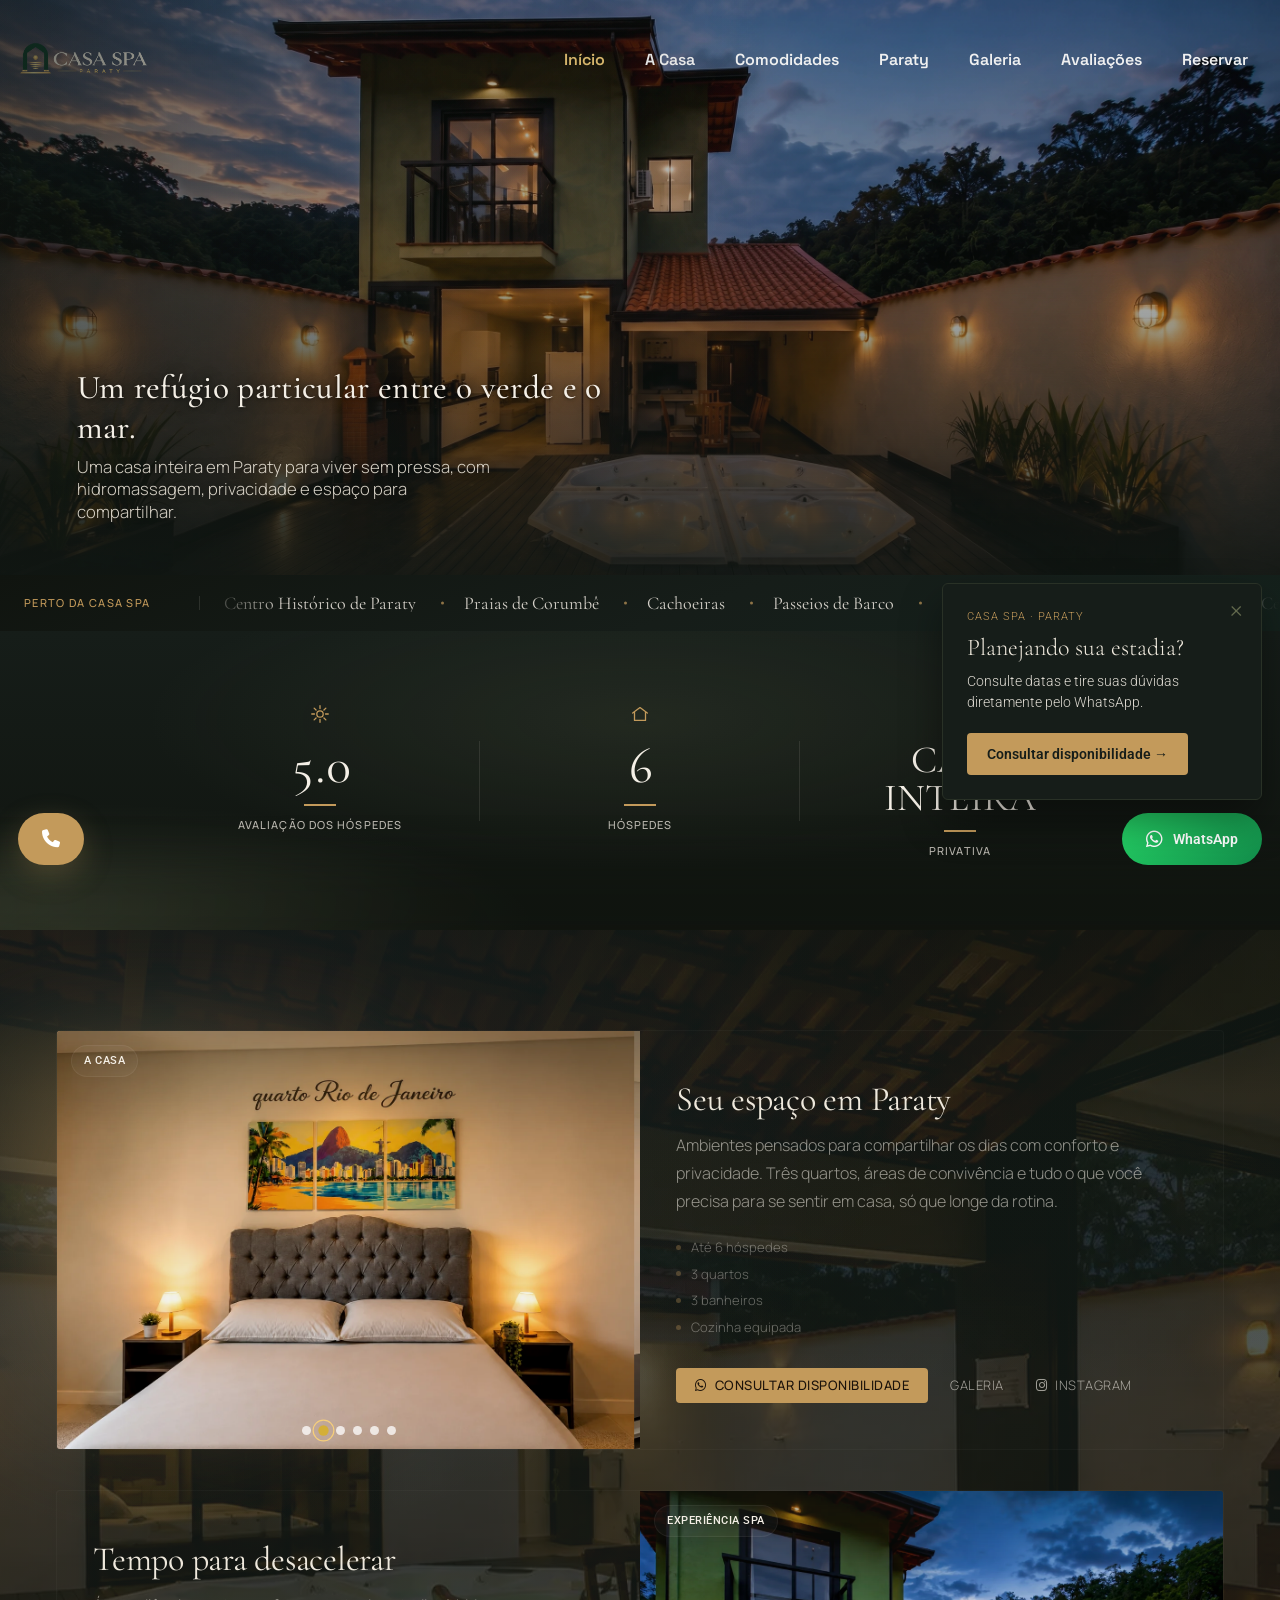
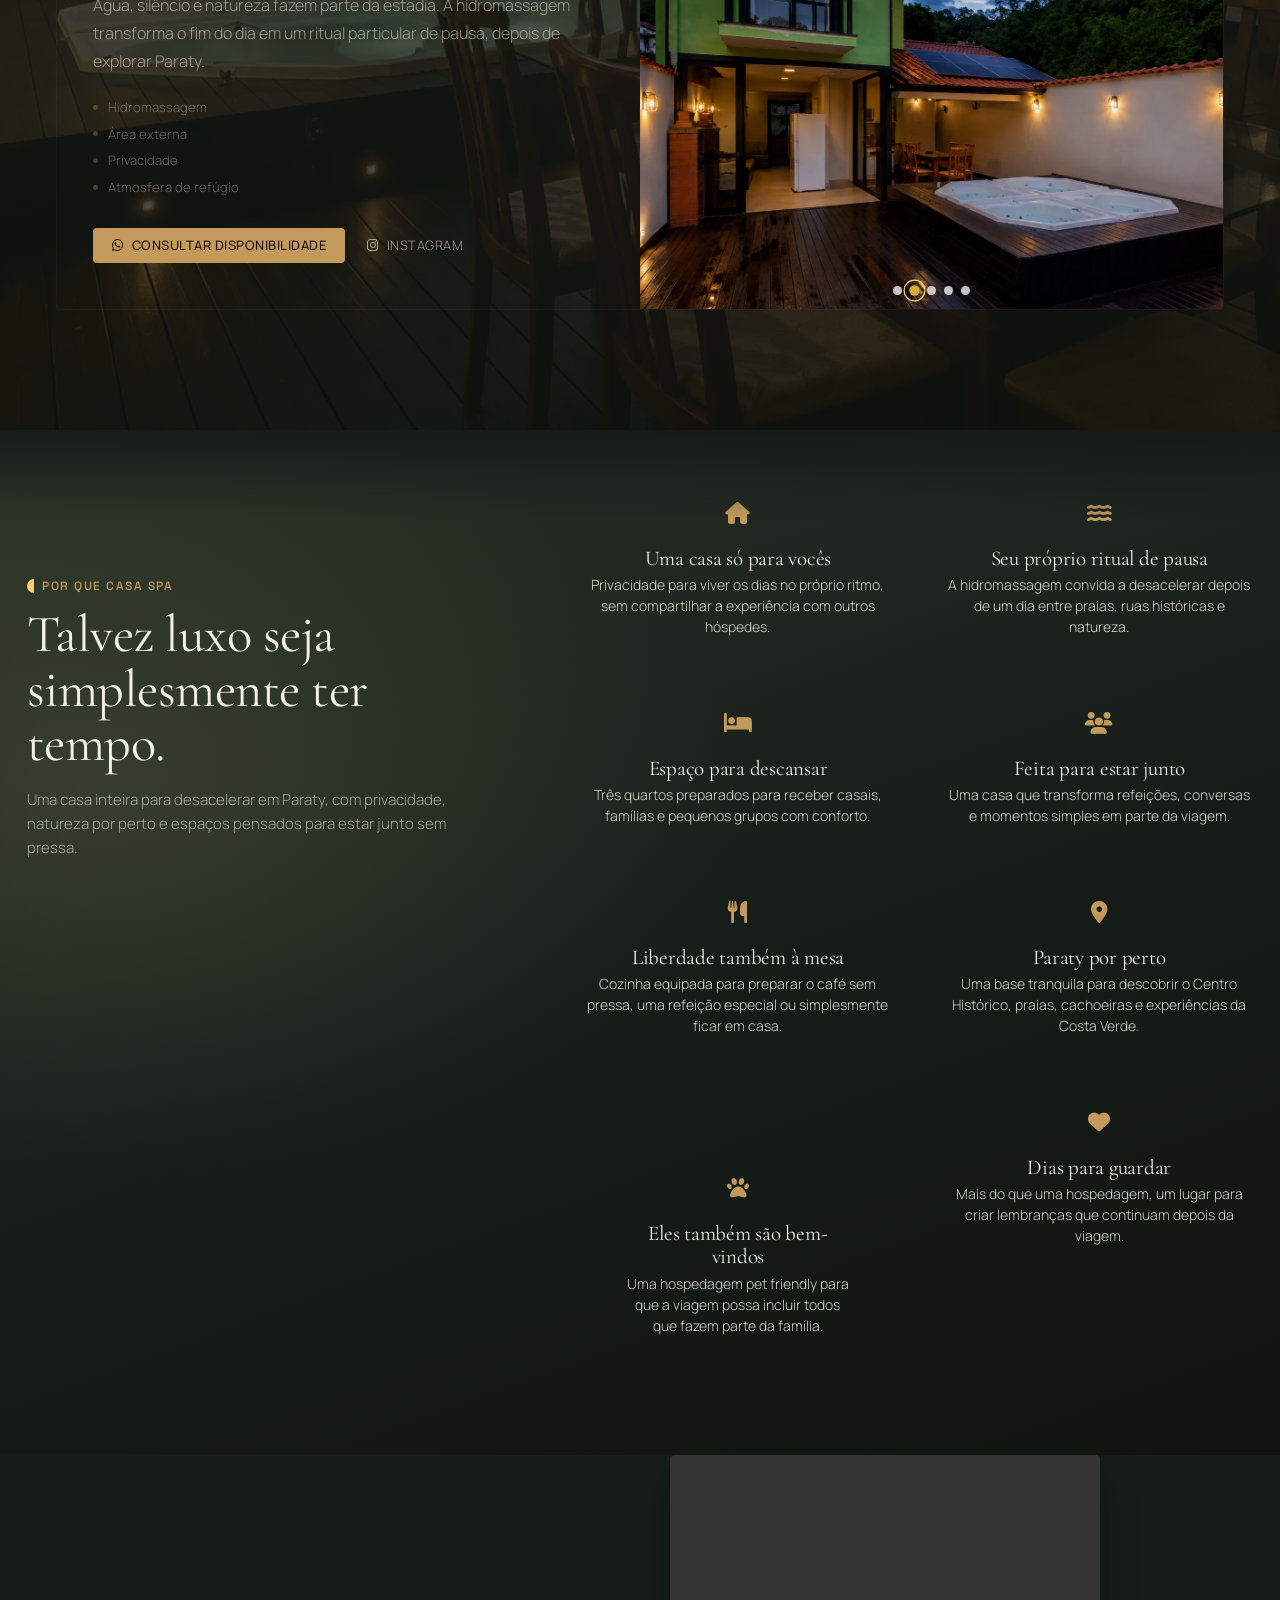
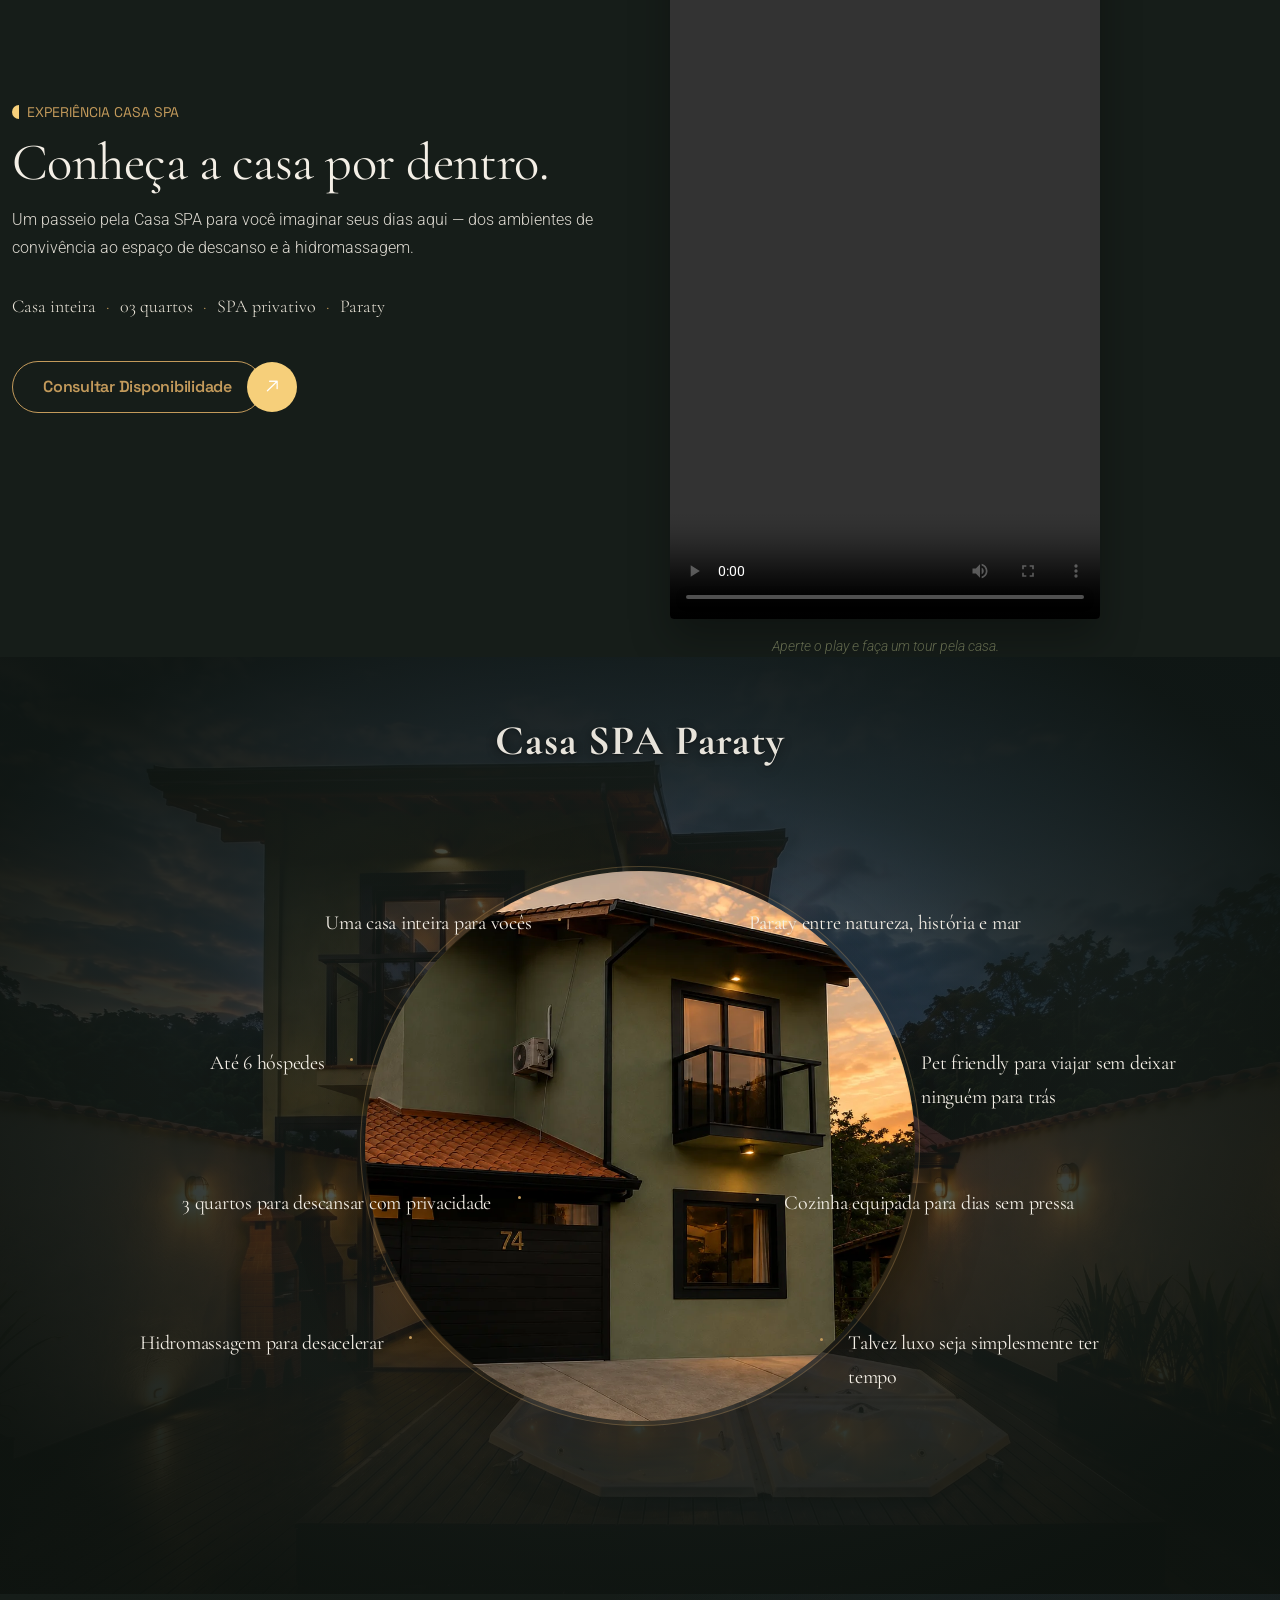
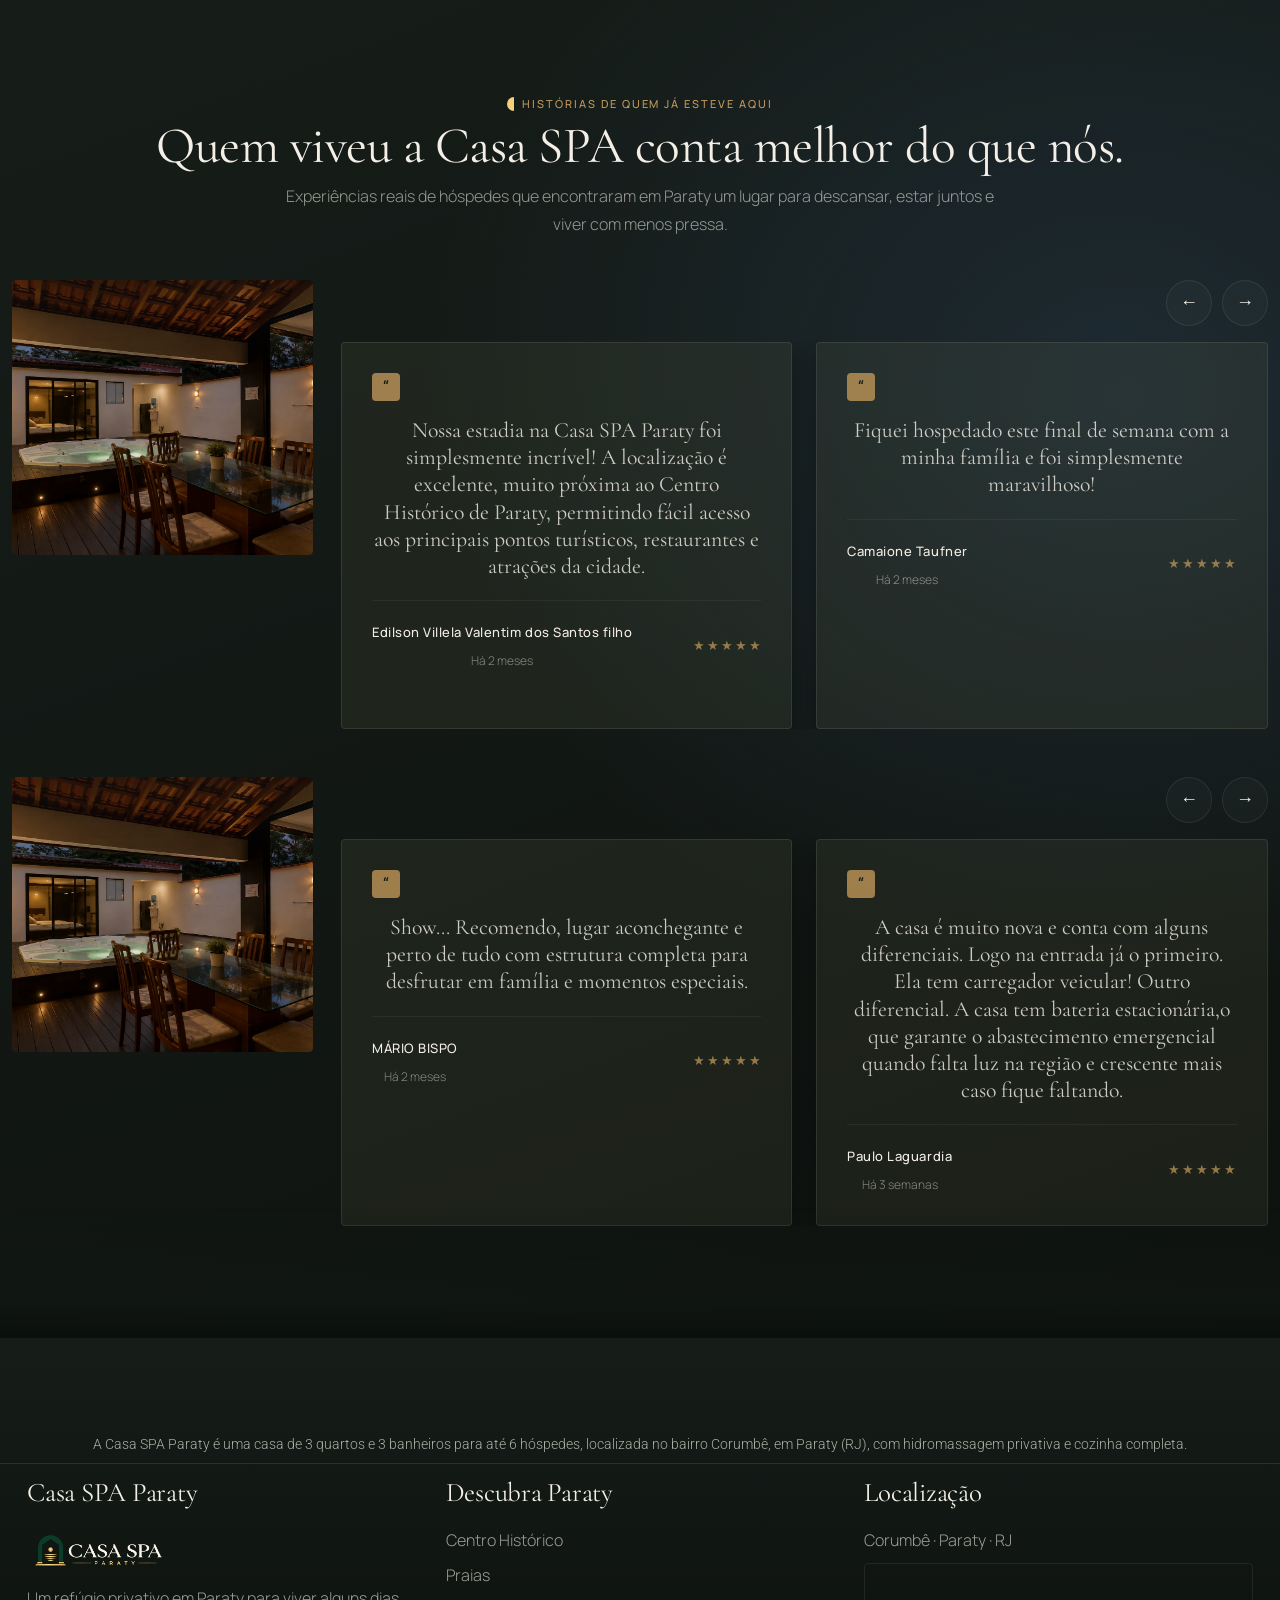
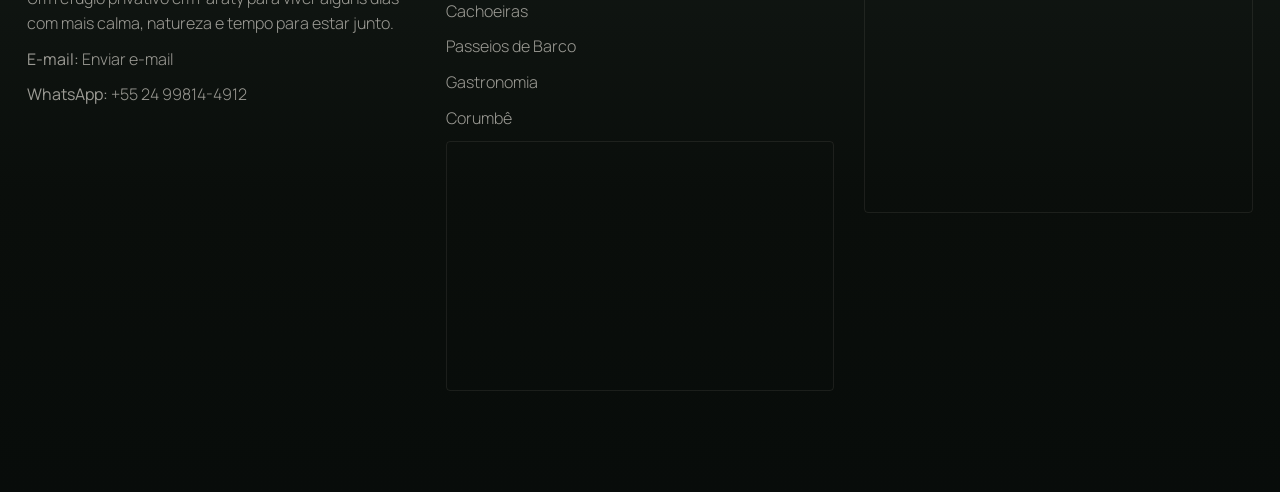
==== commit 12991bbc: "feat: add Casa SPA video tour and WhatsApp concierge" ====
--- a/index.html
+++ b/index.html
@@ -1047,8 +1047,46 @@
             </div>
           </div>
         </section>
-        <!-- Ihbox End -->
-        <section class="venue-premium-section pb-3">
+<!-- Ihbox End -->
+
+<!-- ===== NOVA SEÇÃO DE VÍDEO ===== -->
+<section class="casa-video-tour pbmit-padding-top pbmit-padding-bottom">
+  <div class="container">
+    <div class="casa-video-tour__grid">
+      <div class="casa-video-tour__content">
+        <h4 class="pbmit-subtitle">EXPERIÊNCIA CASA SPA</h4>
+        <h2 class="casa-editorial-headline">Conheça a casa por dentro.</h2>
+        <p class="fnt-style">
+          Um passeio pela Casa SPA para você imaginar seus dias aqui — dos ambientes de convivência ao espaço de descanso e à hidromassagem.
+        </p>
+        <div class="casa-video-tour__attributes">
+          <span class="casa-attr">Casa inteira</span>
+          <span class="casa-attr">03 quartos</span>
+          <span class="casa-attr">SPA privativo</span>
+          <span class="casa-attr">Paraty</span>
+        </div>
+        <div class="casa-video-tour__cta-wrapper">
+          <a href="https://wa.me/5524998144912" target="_blank" class="pbmit-btn pbmit-btn-outline">
+            <span class="pbmit-button-content-wrapper">
+              <span class="pbmit-button-text">Consultar disponibilidade</span>
+            </span>
+          </a>
+        </div>
+      </div>
+      <div class="casa-video-tour__media">
+        <div class="casa-video-tour__player-wrap">
+          <video src="https://jszueizwowynhekpsfii.supabase.co/storage/v1/object/public/Casa-SPA/casa-spa-tur.mp4" playsinline preload="metadata" controls class="casa-video-tour__video">
+            Seu navegador não suporta reprodução de vídeo.
+          </video>
+        </div>
+        <p class="casa-video-tour__microcopy">Aperte o play e faça um tour pela casa.</p>
+      </div>
+    </div>
+  </div>
+</section>
+<!-- ===== FIM NOVA SEÇÃO DE VÍDEO ===== -->
+
+<section class="venue-premium-section pb-3">
           <div class="venue-premium-container">
             <div
               class="pbmit-heading-subheading animation-style4 text-center mb-0"
@@ -2253,7 +2291,14 @@
                                 </a>
 
                                 <!-- WhatsApp button -->
-                                <a href="https://wa.me/5524998144912" target="_blank" class="wild-float-whatsapp">
+<div class="casa-whatsapp-concierge" id="casa-whatsapp-concierge" aria-hidden="true">
+  <button class="casa-whatsapp-concierge__close" id="casa-whatsapp-concierge-close" aria-label="Fechar">&times;</button>
+  <div class="casa-whatsapp-concierge__eyebrow">CASA SPA · PARATY</div>
+  <div class="casa-whatsapp-concierge__headline">Planejando sua estadia?</div>
+  <div class="casa-whatsapp-concierge__text">Consulte datas e tire suas dúvidas diretamente pelo WhatsApp.</div>
+  <a href="https://wa.me/5524998144912" target="_blank" class="casa-whatsapp-concierge__cta">Consultar disponibilidade &rarr;</a>
+</div>
+<a href="https://wa.me/5524998144912" target="_blank" class="wild-float-whatsapp">
           <i class="fab fa-whatsapp"></i>
           <span>WhatsApp</span>
         </a>
@@ -2372,74 +2417,7 @@
                             </script>
                             <script defer src="https://static.cloudflareinsights.com/beacon.min.js/vcd15cbe7772f49c399c6a5babf22c1241717689176015" integrity="sha512-ZpsOmlRQV6y907TI0dKBHq9Md29nnaEIPlkf84rnaERnq6zvWvPUqr2ft8M1aS28oN72PdrCzSjY4U6VaAw1EQ==" data-cf-beacon='{"rayId":"93bed8f929113ae5","version":"2025.4.0-1-g37f21b1","serverTiming":{"name":{"cfExtPri":true,"cfL4":true,"cfSpeedBrain":true,"cfCacheStatus":true}},"token":"125856bf84ab44059737e93b01aa0fef","b":1}'
                                 crossorigin="anonymous"></script>
-                            <script>
-                                const tabs = document.querySelectorAll(".ss-tabs li");
-                                const items = document.querySelectorAll(".s-s-item");
-                                const popup = document.getElementById("popup");
-                                const popupImg = document.getElementById("popup-img");
-                                const closeBtn = document.getElementById("close");
-                                const nextBtn = document.getElementById("next");
-                                const prevBtn = document.getElementById("prev");
-
-                                let currentIndex = 0;
-                                let galleryImages = [];
-
-                                // Tab filter
-                                tabs.forEach((tab) => {
-                                    tab.addEventListener("click", () => {
-                                        tabs.forEach((t) => t.classList.remove("active"));
-                                        tab.classList.add("active");
-
-                                        let filter = tab.getAttribute("data-filter");
-                                        galleryImages = [];
-
-                                        items.forEach((item, index) => {
-                                            if (filter === "all" || item.classList.contains(filter)) {
-                                                item.style.display = "block";
-                                                galleryImages.push(item.querySelector("img").src);
-                                            } else {
-                                                item.style.display = "none";
-                                            }
-                                        });
-                                    });
-                                });
-
-                                // Default load all images
-                                galleryImages = Array.from(items).map(
-                                    (item) => item.querySelector("img").src,
-                                );
-
-                                // Open popup
-                                items.forEach((item, index) => {
-                                    item.addEventListener("click", () => {
-                                        popup.classList.add("active");
-                                        popupImg.src = item.querySelector("img").src;
-                                        currentIndex = galleryImages.indexOf(popupImg.src);
-                                    });
-                                });
-
-                                // Close popup
-                                closeBtn.addEventListener("click", () => {
-                                    popup.classList.remove("active");
-                                });
-
-                                // Next & Prev
-                                nextBtn.addEventListener("click", () => {
-                                    currentIndex = (currentIndex + 1) % galleryImages.length;
-                                    popupImg.src = galleryImages[currentIndex];
-                                });
-
-                                prevBtn.addEventListener("click", () => {
-                                    currentIndex =
-                                        (currentIndex - 1 + galleryImages.length) % galleryImages.length;
-                                    popupImg.src = galleryImages[currentIndex];
-                                });
-
-                                // Close on background click
-                                popup.addEventListener("click", (e) => {
-                                    if (e.target === popup) popup.classList.remove("active");
-                                });
-                            </script>
+
 
                             <script src="https://cdn.jsdelivr.net/npm/swiper@11/swiper-bundle.min.js"></script>
                             <script>
@@ -2488,6 +2466,48 @@
                                         });
                                 });
                             </script>
+
+  <script>
+    document.addEventListener('DOMContentLoaded', function() {
+      const concierge = document.getElementById('casa-whatsapp-concierge');
+      const closeBtn = document.getElementById('casa-whatsapp-concierge-close');
+      if (!concierge || !closeBtn) return;
+      
+      if (sessionStorage.getItem('casaSpaWhatsappDismissed') === 'true') {
+        return;
+      }
+      
+      let hasShown = false;
+      function showConcierge() {
+        if (hasShown) return;
+        hasShown = true;
+        concierge.classList.add('is-visible');
+        concierge.setAttribute('aria-hidden', 'false');
+      }
+      
+      const timer = setTimeout(showConcierge, 10000);
+      
+      window.addEventListener('scroll', function onScroll() {
+        if (hasShown) {
+          window.removeEventListener('scroll', onScroll);
+          return;
+        }
+        const scrollPercent = (window.scrollY / (document.documentElement.scrollHeight - window.innerHeight)) * 100;
+        if (scrollPercent >= 35) {
+          showConcierge();
+          clearTimeout(timer);
+          window.removeEventListener('scroll', onScroll);
+        }
+      });
+      
+      closeBtn.addEventListener('click', function() {
+        concierge.classList.remove('is-visible');
+        concierge.setAttribute('aria-hidden', 'true');
+        sessionStorage.setItem('casaSpaWhatsappDismissed', 'true');
+      });
+    });
+  </script>
 </body>
 
+
 </html>
--- a/css/casa-spa-index.css
+++ b/css/casa-spa-index.css
@@ -2489,3 +2489,284 @@
         padding: 24px 20px 28px !important;
     }
 }
+
+
+/* ===== Scoped: Casa SPA Gallery ===== */
+.mv-gallery { padding: 60px 0; background-color: #f8fafc; }
+.mv-gallery .mv-heading { text-align: center; margin-bottom: 40px; }
+.mv-gallery .mv-heading h2 { font-size: clamp(24px, 4vw, 36px); font-weight: 800; margin-bottom: 12px; }
+.mv-gallery .mv-heading p { color: #475569; max-width: 600px; margin: 0 auto; }
+.gallery-filter-wrap { display: flex; justify-content: center; flex-wrap: wrap; gap: 12px; margin-bottom: 40px; }
+.gallery-filter-btn { 
+    appearance: none;
+    -webkit-appearance: none;
+    font: inherit;
+    background: transparent; 
+    border: 1px solid rgba(22, 29, 25, 0.2); 
+    color: var(--casa-forest); 
+    padding: 8px 18px; 
+    border-radius: 99px; 
+    font-weight: 600; 
+    font-size: 14px; 
+    cursor: pointer; 
+    transition: all 0.3s ease; 
+}
+.gallery-filter-btn:hover, .gallery-filter-btn.active { 
+    background: var(--casa-forest); 
+    color: var(--casa-ivory); 
+    border-color: var(--casa-forest); 
+}
+
+/* Ritmo Editorial Base */
+.gallery-item {
+    --gallery-ratio: 4 / 3;
+}
+
+@media (max-width: 991.98px) {
+    /* Controle seguro para Mobile e Tablet */
+    .gallery-item { --gallery-ratio: 4 / 3 !important; }
+}
+
+@media (min-width: 992px) {
+    /* Desktop Mosaico Editorial (CSS Grid) */
+    .mv-gallery-grid {
+        display: grid;
+        grid-template-columns: repeat(3, minmax(0, 1fr));
+        gap: 24px;
+    }
+    
+    /* Prevent orphaned panoramas when filtering */
+    .mv-gallery-grid.is-filtered .gallery-item {
+        grid-column: span 1 !important;
+        --gallery-ratio: 4 / 3 !important;
+    }
+    
+    .gallery-item.is-featured {
+        grid-column: span 2;
+        --gallery-ratio: 8 / 3;
+    }
+    
+    /* Anula interferencia do Bootstrap row/col dentro do nosso grid desktop */
+    .mv-gallery-grid > .gallery-item {
+        width: auto !important;
+        max-width: none !important;
+        padding: 0 !important;
+        margin: 0 !important;
+    }
+}
+
+.mv-gallery-card { display: block; position: relative; border-radius: 12px; overflow: hidden; box-shadow: 0 4px 12px rgba(0, 0, 0, 0.08); transition: transform 0.3s ease, box-shadow 0.3s ease; height: 100%; }
+.mv-gallery-card:hover { transform: translateY(-5px); box-shadow: 0 12px 24px rgba(0, 0, 0, 0.15); }
+
+.mv-gallery-media { 
+    width: 100%; 
+    aspect-ratio: var(--gallery-ratio); 
+    overflow: hidden; 
+    position: relative; 
+    background-color: #e5e7eb; 
+}
+.mv-gallery-media img { 
+    width: 100%; 
+    height: 100%; 
+    object-fit: cover; 
+    object-position: center;
+    transition: transform 0.5s ease; 
+}
+.mv-gallery-card:hover .mv-gallery-media img { transform: scale(1.05); }
+.mv-gallery-badge { position: absolute; top: 16px; left: 16px; background: rgba(15, 23, 42, 0.7); color: #fff; padding: 4px 12px; border-radius: 99px; font-size: 12px; font-weight: 600; z-index: 2; backdrop-filter: blur(4px); }
+.mv-gallery-overlay { position: absolute; bottom: 0; left: 0; width: 100%; background: linear-gradient(to top, rgba(0, 0, 0, 0.8) 0%, rgba(0, 0, 0, 0) 100%); padding: 40px 20px 20px; z-index: 2; transition: opacity 0.3s ease; }
+.mv-gallery-overlay h4 { color: #fff; margin: 0 0 4px; font-size: 18px; font-weight: 700; }
+.mv-gallery-overlay p { color: #cbd5e1; margin: 0; font-size: 14px; line-height: 1.4; }
+
+/* Gallery Lightbox Popup */
+.mv-gallery-popup { display: none; position: fixed; inset: 0; z-index: 9999; background: rgba(22, 29, 25, 0.92); align-items: center; justify-content: center; }
+.mv-gallery-popup.active { display: flex; }
+.mv-gallery-popup img { max-width: 90vw; max-height: 85vh; object-fit: contain; border-radius: 4px; box-shadow: 0 20px 60px rgba(0,0,0,0.5); }
+.mv-popup-close { position: absolute; top: 20px; right: 24px; background: none; border: none; color: var(--casa-ivory); font-size: 36px; cursor: pointer; line-height: 1; z-index: 1; }
+.mv-popup-prev, .mv-popup-next { position: absolute; top: 50%; transform: translateY(-50%); background: rgba(22, 29, 25, 0.5); border: 1px solid rgba(238,232,220,0.2); color: var(--casa-ivory); font-size: 32px; width: 48px; height: 48px; border-radius: 50%; cursor: pointer; display: flex; align-items: center; justify-content: center; transition: background 0.2s; }
+.mv-popup-prev { left: 16px; }
+.mv-popup-next { right: 16px; }
+.mv-popup-prev:hover, .mv-popup-next:hover { background: var(--casa-forest); }
+@media (max-width: 767.98px) { .mv-popup-prev { left: 8px; } .mv-popup-next { right: 8px; } }
+
+/* ===== Casa SPA Video Tour ===== */
+.casa-video-tour {
+    background-color: var(--casa-forest);
+    color: var(--casa-ivory-soft);
+}
+.casa-video-tour__grid {
+    display: grid;
+    gap: 40px;
+    align-items: center;
+}
+.casa-video-tour__content {
+    max-width: 600px;
+}
+.casa-video-tour__content .pbmit-subtitle {
+    color: var(--casa-champagne);
+    margin-bottom: 12px;
+}
+.casa-video-tour__content .casa-editorial-headline {
+    color: var(--casa-ivory);
+    font-size: clamp(32px, 5vw, 48px);
+    margin-bottom: 24px;
+}
+.casa-video-tour__content p {
+    color: var(--casa-ivory-soft);
+    opacity: 0.9;
+    margin-bottom: 30px;
+    font-size: 16px;
+    line-height: 1.6;
+}
+.casa-video-tour__attributes {
+    display: flex;
+    flex-wrap: wrap;
+    gap: 12px 24px;
+    margin-bottom: 40px;
+    font-family: 'Cormorant Garamond', serif;
+    font-size: 18px;
+    color: var(--casa-ivory);
+}
+.casa-video-tour__attributes .casa-attr {
+    position: relative;
+}
+.casa-video-tour__attributes .casa-attr:not(:last-child)::after {
+    content: "·";
+    position: absolute;
+    right: -14px;
+    color: var(--casa-champagne);
+}
+.casa-video-tour__cta-wrapper .pbmit-btn-outline {
+    border-color: var(--casa-champagne);
+    color: var(--casa-champagne);
+}
+.casa-video-tour__cta-wrapper .pbmit-btn-outline:hover {
+    background-color: var(--casa-champagne);
+    color: var(--casa-forest);
+}
+.casa-video-tour__media {
+    width: min(82vw, 360px);
+    margin-inline: auto;
+    text-align: center;
+}
+.casa-video-tour__player-wrap {
+    width: 100%;
+    aspect-ratio: 9 / 16;
+    border-radius: 4px;
+    overflow: hidden;
+    box-shadow: 0 20px 40px rgba(0,0,0,0.3);
+    margin-bottom: 16px;
+    background-color: #000;
+}
+.casa-video-tour__video {
+    width: 100%;
+    height: 100%;
+    object-fit: cover;
+}
+.casa-video-tour__microcopy {
+    font-size: 14px;
+    color: var(--casa-sage);
+    font-style: italic;
+    margin: 0;
+}
+
+@media (min-width: 992px) {
+    .casa-video-tour__grid {
+        grid-template-columns: 1fr 1fr;
+        gap: 60px;
+    }
+    .casa-video-tour__media {
+        width: min(100%, 430px);
+        margin-inline: 0 auto;
+    }
+}
+
+/* ===== WhatsApp Concierge ===== */
+.casa-whatsapp-concierge {
+    position: fixed;
+    right: 18px;
+    bottom: 100px;
+    width: 320px;
+    background-color: var(--casa-forest);
+    border: 1px solid var(--casa-olive);
+    border-radius: 6px;
+    padding: 24px;
+    box-shadow: 0 20px 40px rgba(0,0,0,0.4);
+    z-index: 9999;
+    opacity: 0;
+    visibility: hidden;
+    transform: translateY(20px);
+    transition: opacity 0.4s ease, transform 0.4s ease, visibility 0.4s;
+}
+.casa-whatsapp-concierge.is-visible {
+    opacity: 1;
+    visibility: visible;
+    transform: translateY(0);
+}
+.casa-whatsapp-concierge__close {
+    position: absolute;
+    top: 12px;
+    right: 12px;
+    background: transparent;
+    border: none;
+    color: var(--casa-sage);
+    font-size: 24px;
+    line-height: 1;
+    cursor: pointer;
+    transition: color 0.2s;
+}
+.casa-whatsapp-concierge__close:hover {
+    color: var(--casa-ivory);
+}
+.casa-whatsapp-concierge__eyebrow {
+    font-size: 11px;
+    letter-spacing: 1px;
+    text-transform: uppercase;
+    color: var(--casa-champagne);
+    margin-bottom: 8px;
+}
+.casa-whatsapp-concierge__headline {
+    font-family: 'Cormorant Garamond', serif;
+    font-size: 24px;
+    color: var(--casa-ivory);
+    margin-bottom: 8px;
+    line-height: 1.2;
+}
+.casa-whatsapp-concierge__text {
+    font-size: 14px;
+    color: var(--casa-ivory-soft);
+    opacity: 0.9;
+    margin-bottom: 20px;
+    line-height: 1.5;
+}
+.casa-whatsapp-concierge__cta {
+    display: inline-block;
+    color: var(--casa-forest);
+    background-color: var(--casa-champagne);
+    padding: 10px 20px;
+    border-radius: 4px;
+    font-size: 14px;
+    font-weight: 600;
+    text-decoration: none;
+    transition: background-color 0.2s;
+}
+.casa-whatsapp-concierge__cta:hover {
+    background-color: #d4a968;
+    color: var(--casa-forest);
+}
+
+@media (max-width: 767px) {
+    .casa-whatsapp-concierge {
+        width: calc(100vw - 36px);
+        max-width: 320px;
+        right: 18px;
+        bottom: 85px;
+        padding: 20px;
+    }
+}
+@media (max-width: 480px) {
+    .casa-whatsapp-concierge {
+        right: 10px;
+        width: calc(100vw - 20px);
+    }
+}
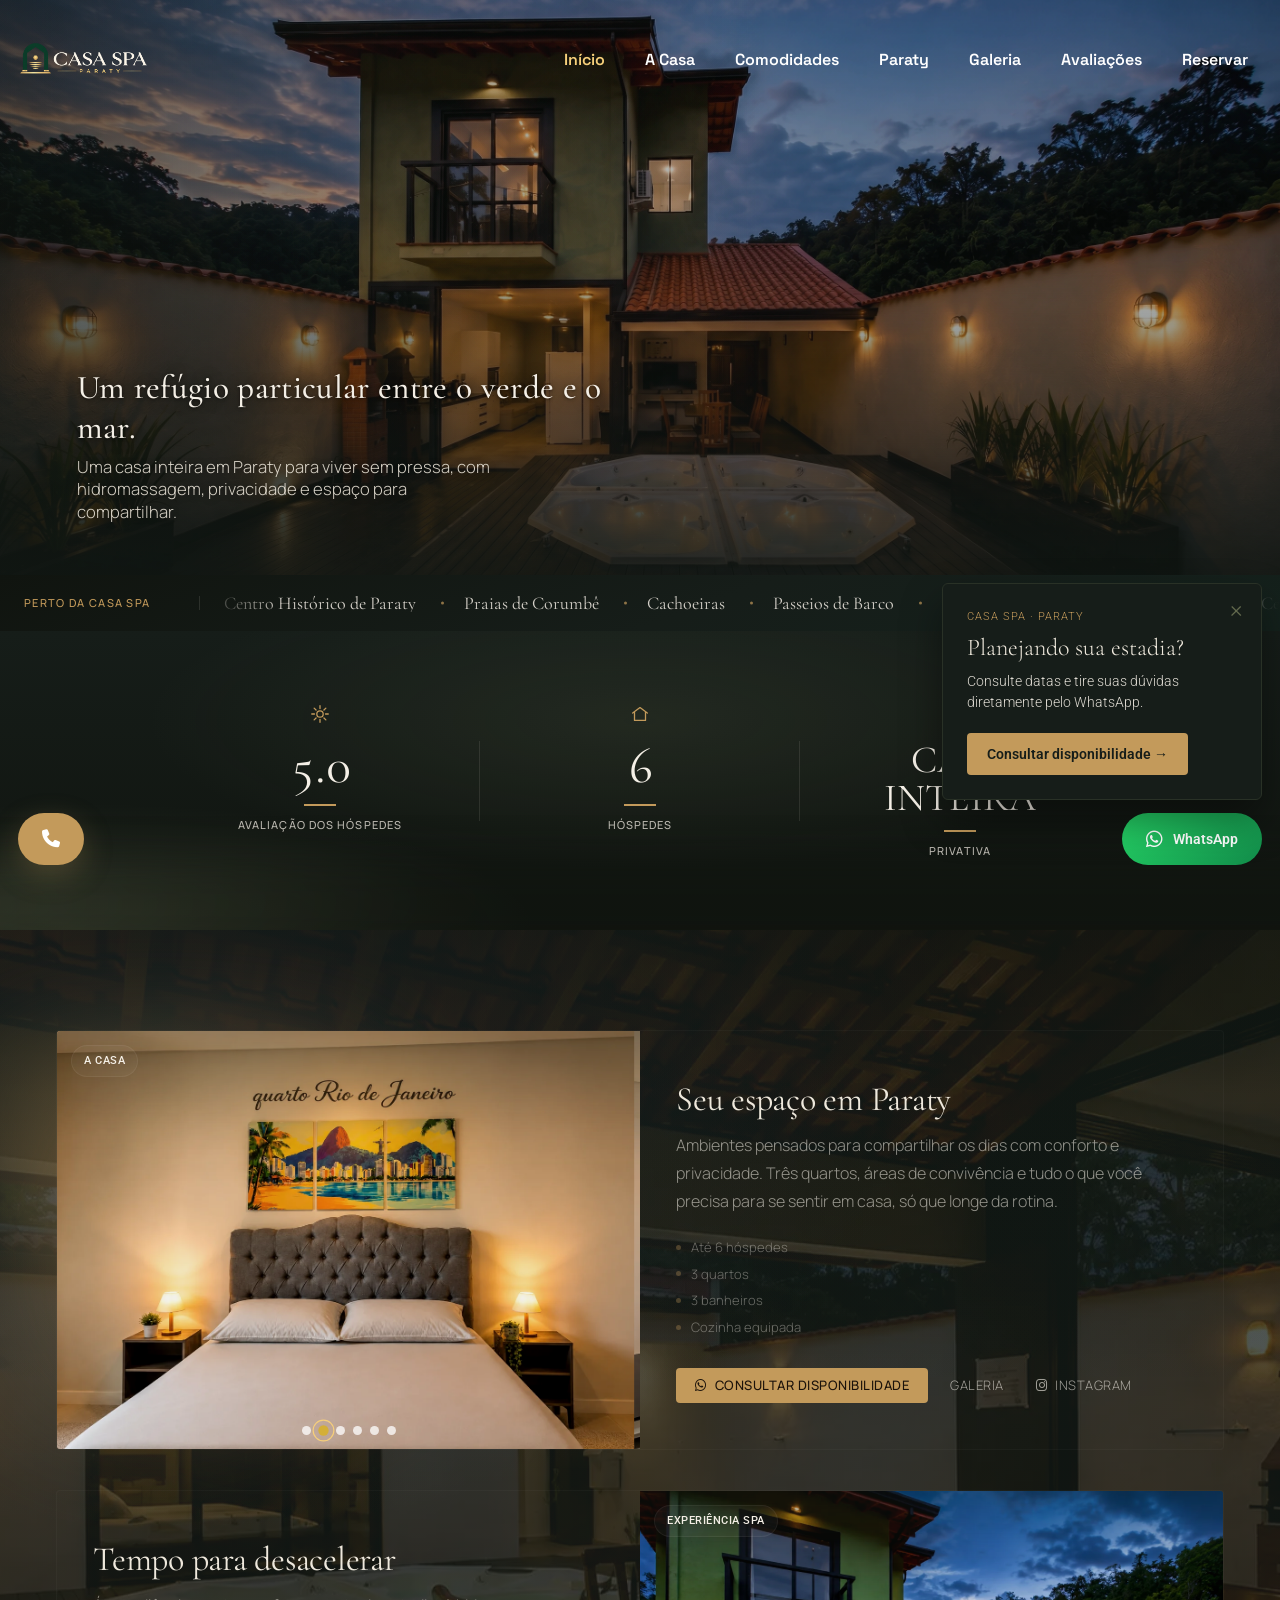
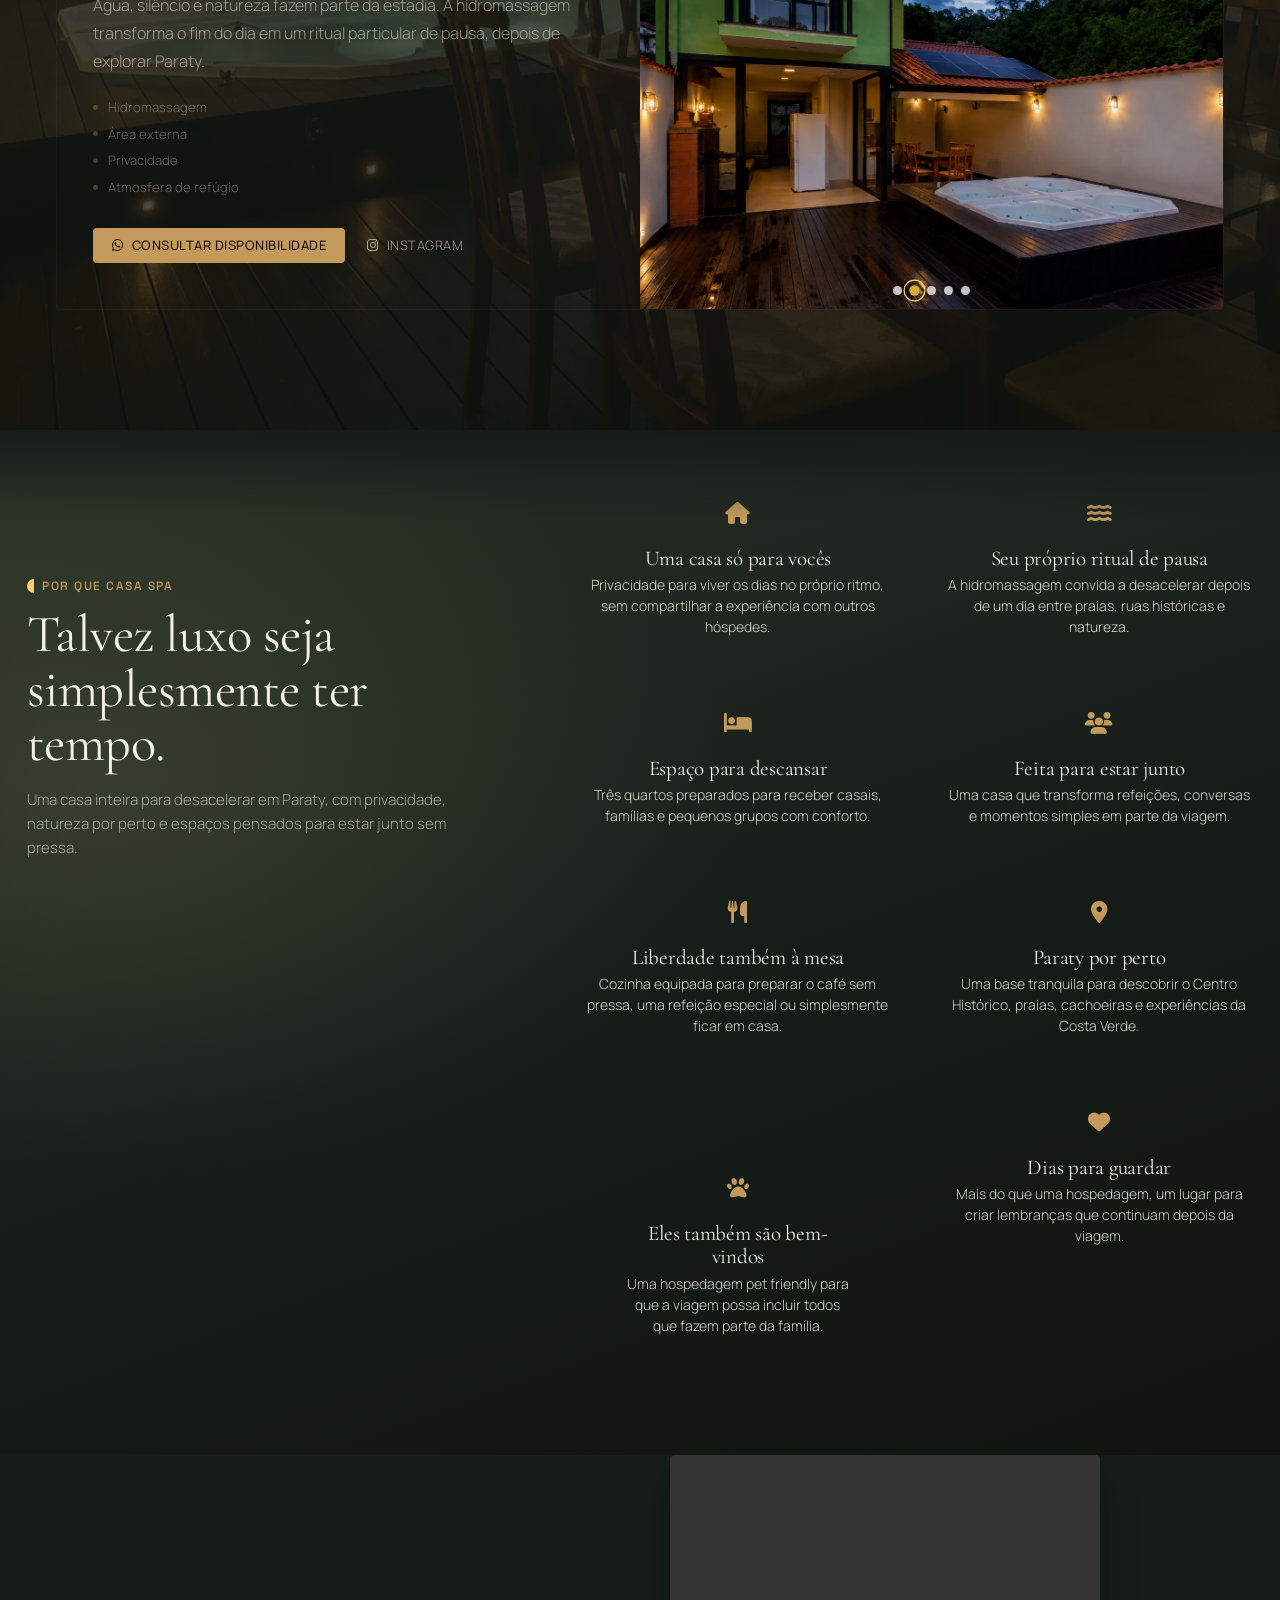
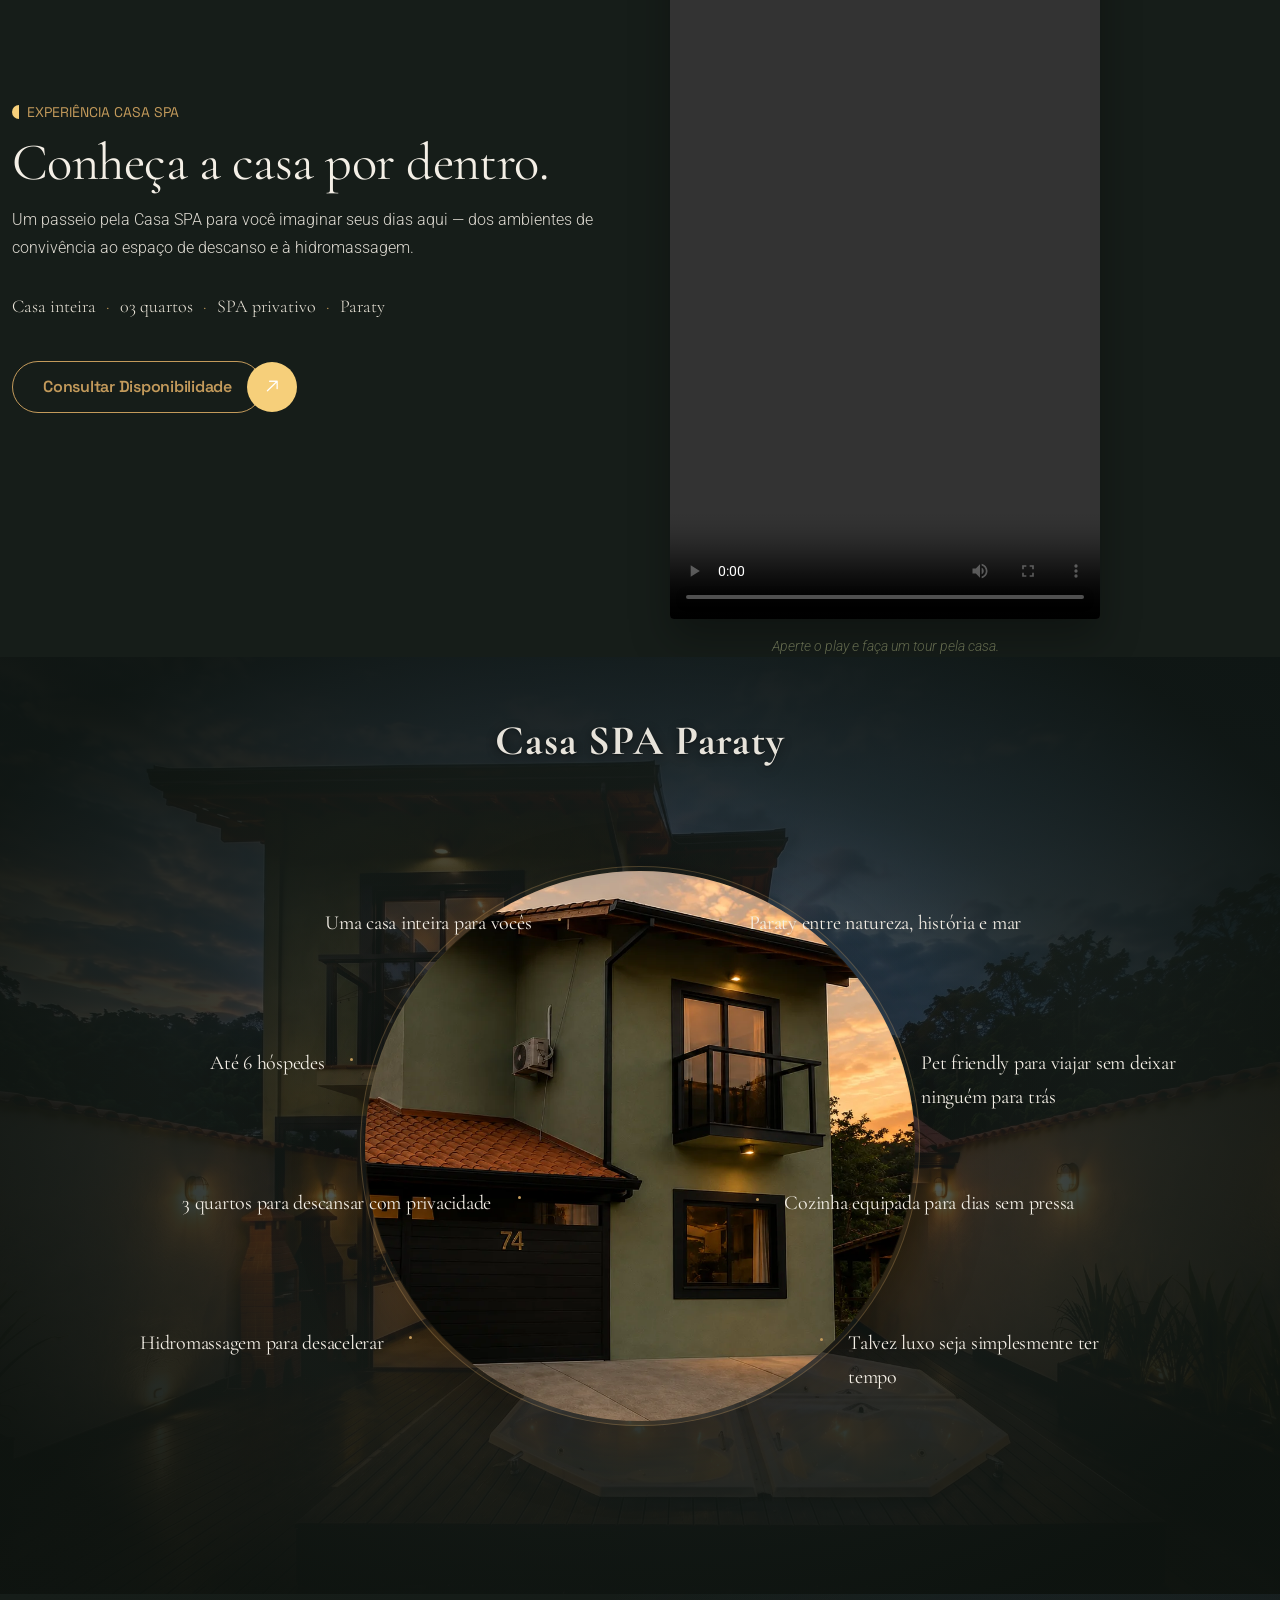
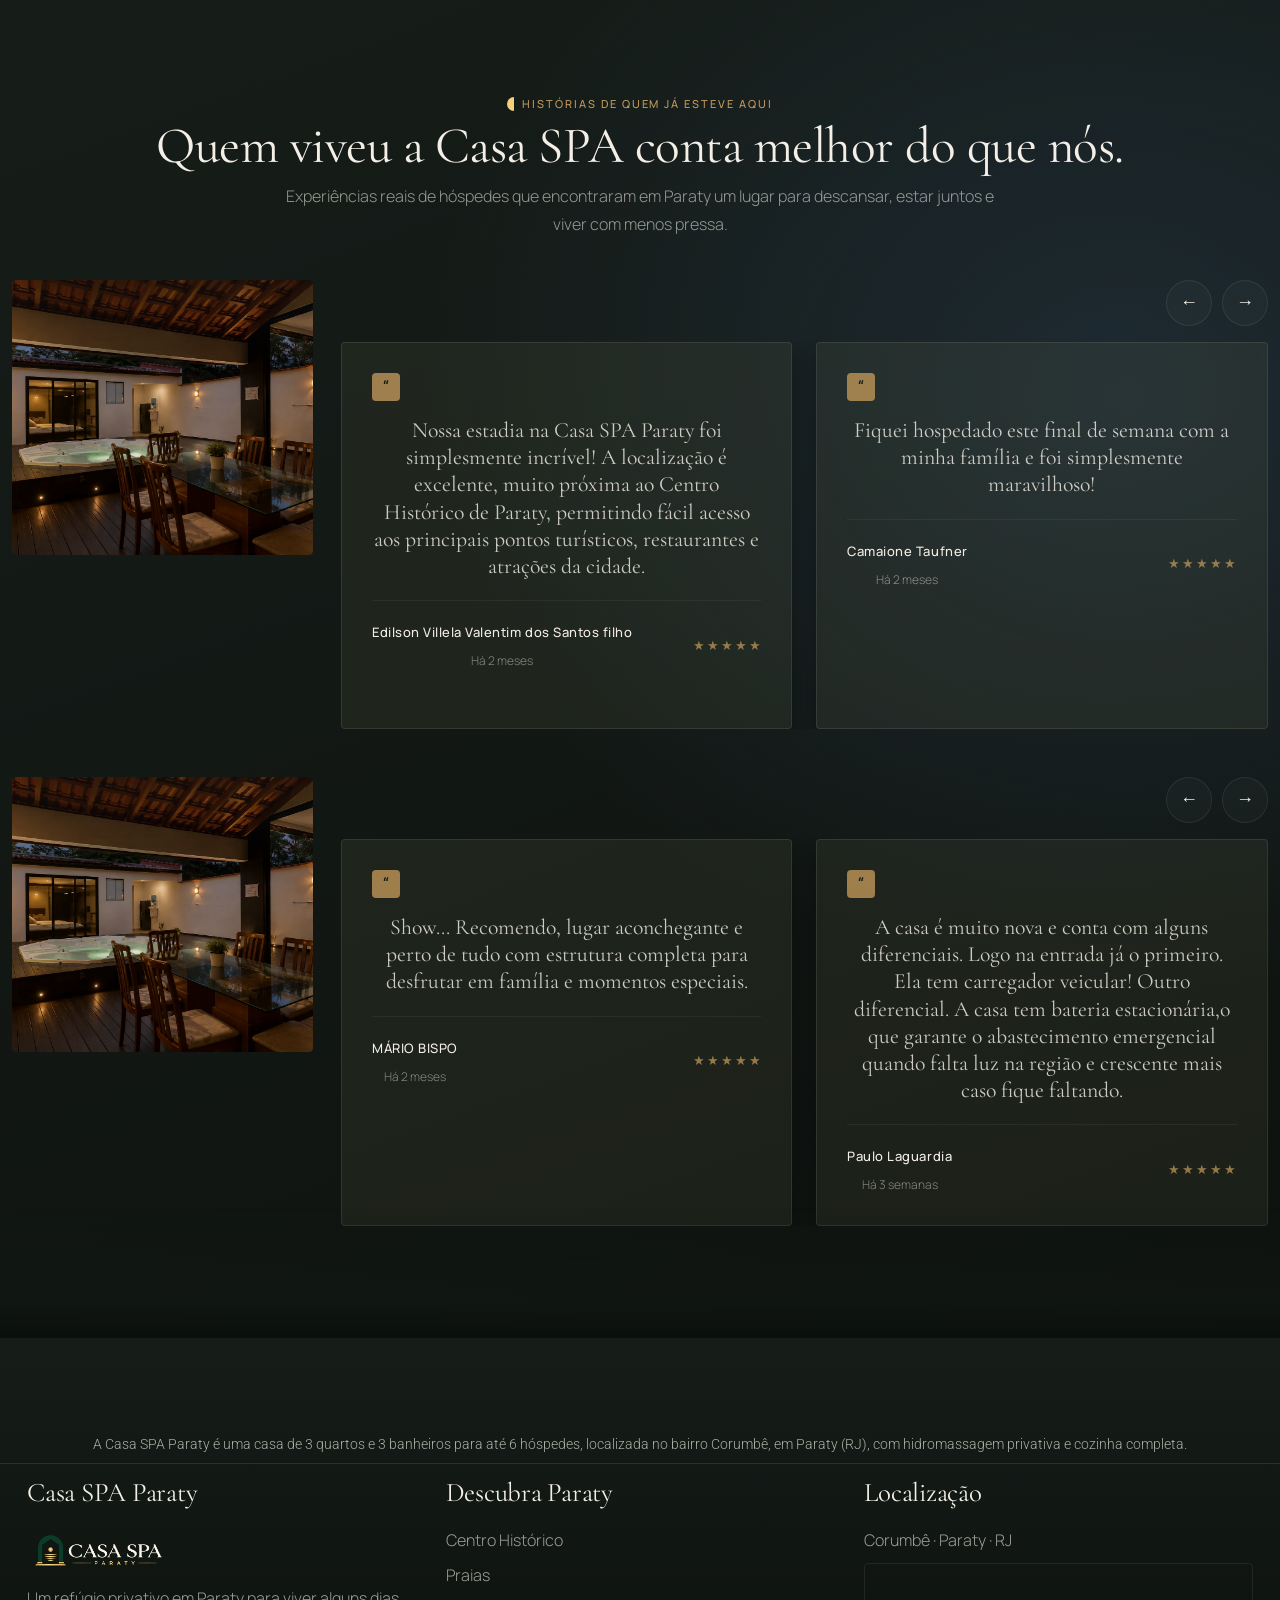
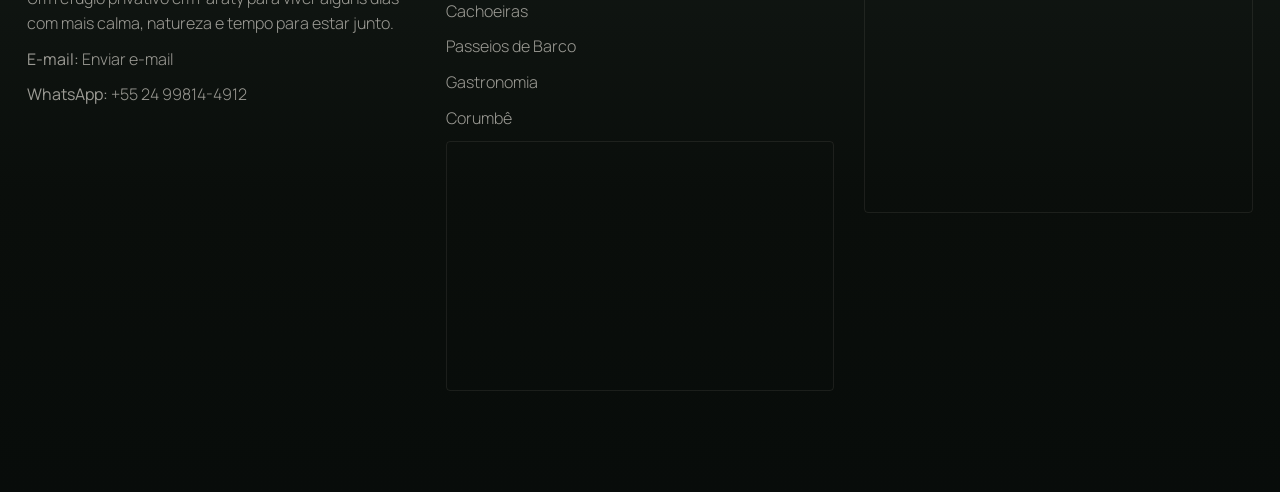
==== commit e4cb4994: "feat: keep Casa SPA navigation visible on scroll" ====
--- a/index.html
+++ b/index.html
@@ -2507,7 +2507,27 @@
       });
     });
   </script>
+
+  <!-- Navbar Sticky Logic -->
+  <script>
+    document.addEventListener('DOMContentLoaded', function() {
+      const header = document.querySelector('.site-header');
+      if (!header) return;
+
+      function updateHeaderState() {
+        if (window.scrollY > 30) {
+          header.classList.add('is-scrolled');
+        } else {
+          header.classList.remove('is-scrolled');
+        }
+      }
+
+      updateHeaderState();
+      window.addEventListener('scroll', updateHeaderState, { passive: true });
+    });
+  </script>
 </body>
 
 
+
 </html>
--- a/css/casa-spa-index.css
+++ b/css/casa-spa-index.css
@@ -2770,3 +2770,36 @@
         width: calc(100vw - 20px);
     }
 }
+
+/* ===== Casa SPA Sticky Navbar ===== */
+.site-header {
+    position: fixed !important;
+    top: 0;
+    left: 0;
+    right: 0;
+    width: 100%;
+    z-index: 1050 !important;
+}
+
+.site-header .pbmit-header-overlay {
+    transition: background-color 0.35s ease, backdrop-filter 0.35s ease, border-bottom 0.35s ease;
+    border-bottom: 1px solid transparent;
+}
+
+.site-header.is-scrolled .pbmit-header-overlay {
+    background: rgba(22, 29, 25, 0.90) !important;
+    backdrop-filter: blur(12px);
+    -webkit-backdrop-filter: blur(12px);
+    border-bottom: 1px solid rgba(195, 154, 91, 0.10);
+}
+
+@media (prefers-reduced-motion: reduce) {
+    .site-header .pbmit-header-overlay {
+        transition: none !important;
+    }
+}
+
+/* Fix for anchor links to prevent being hidden under fixed header */
+#avaliacoes {
+    scroll-margin-top: 90px;
+}
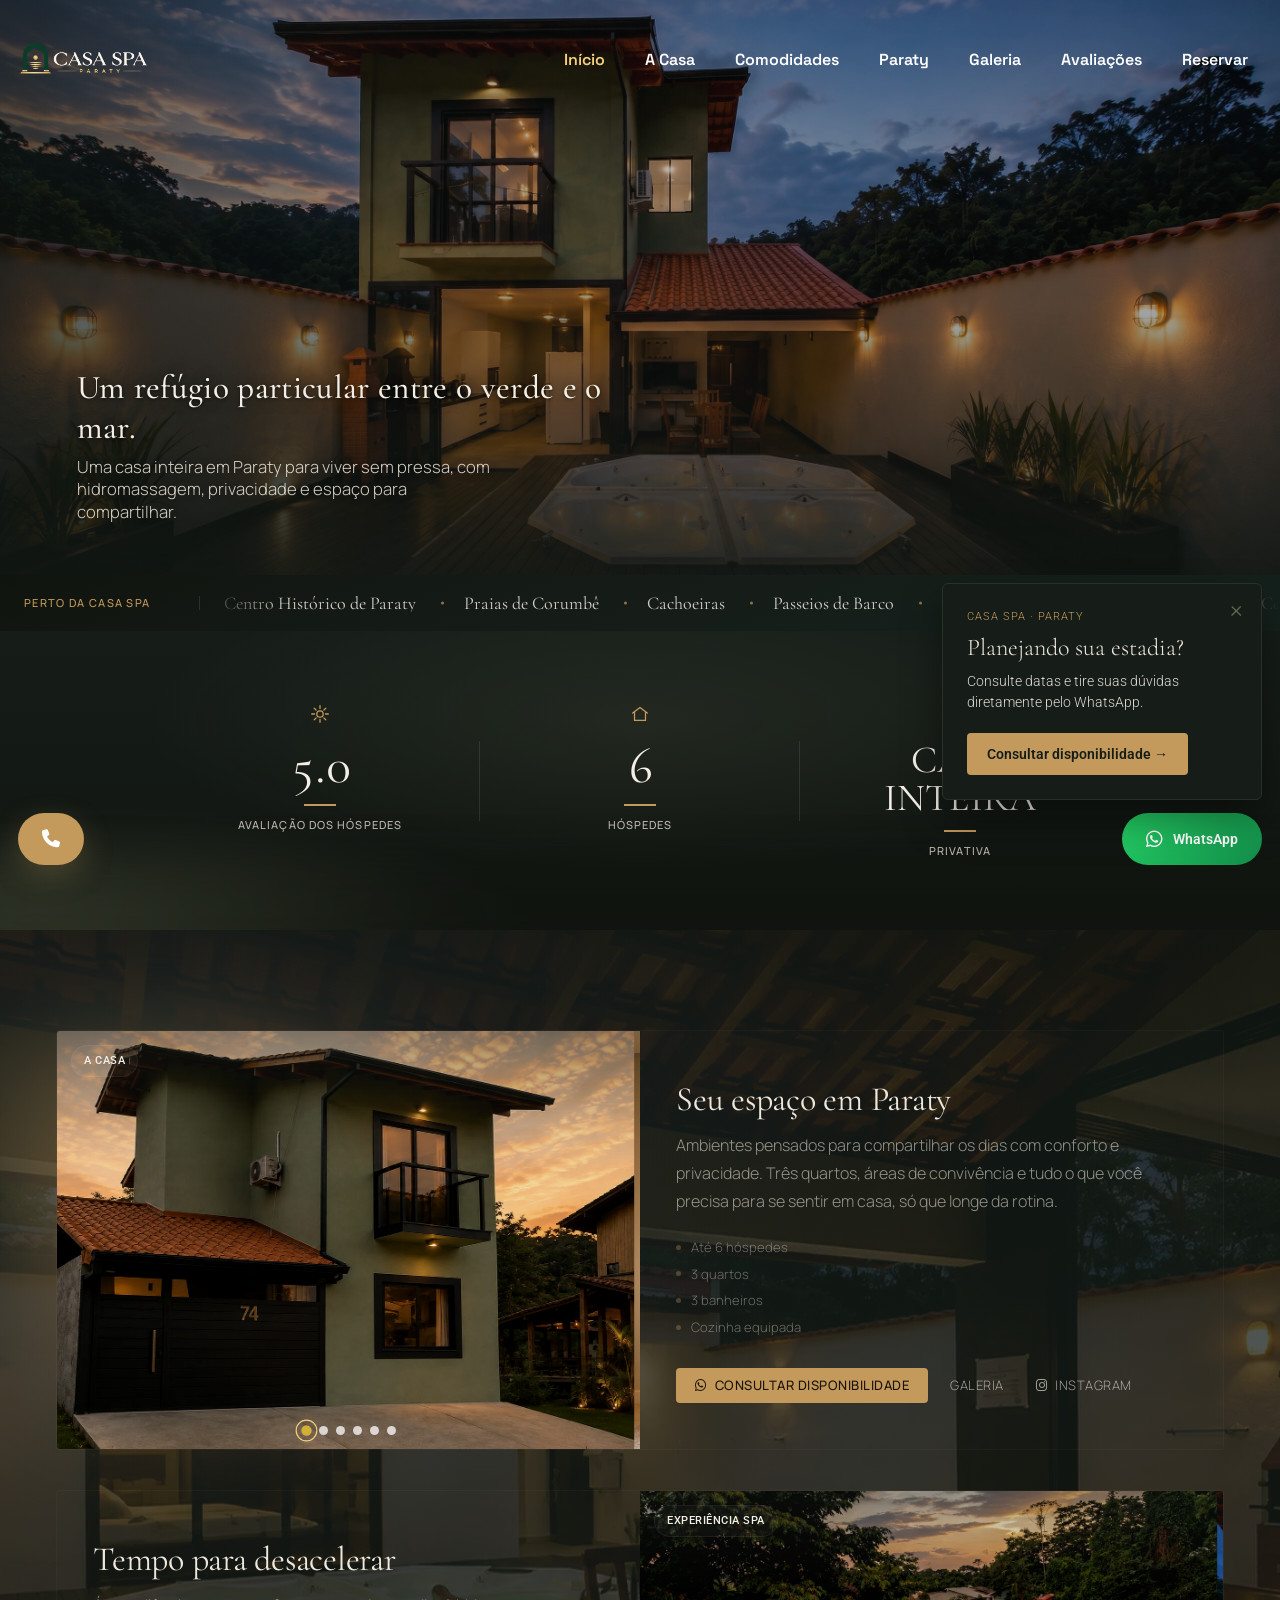
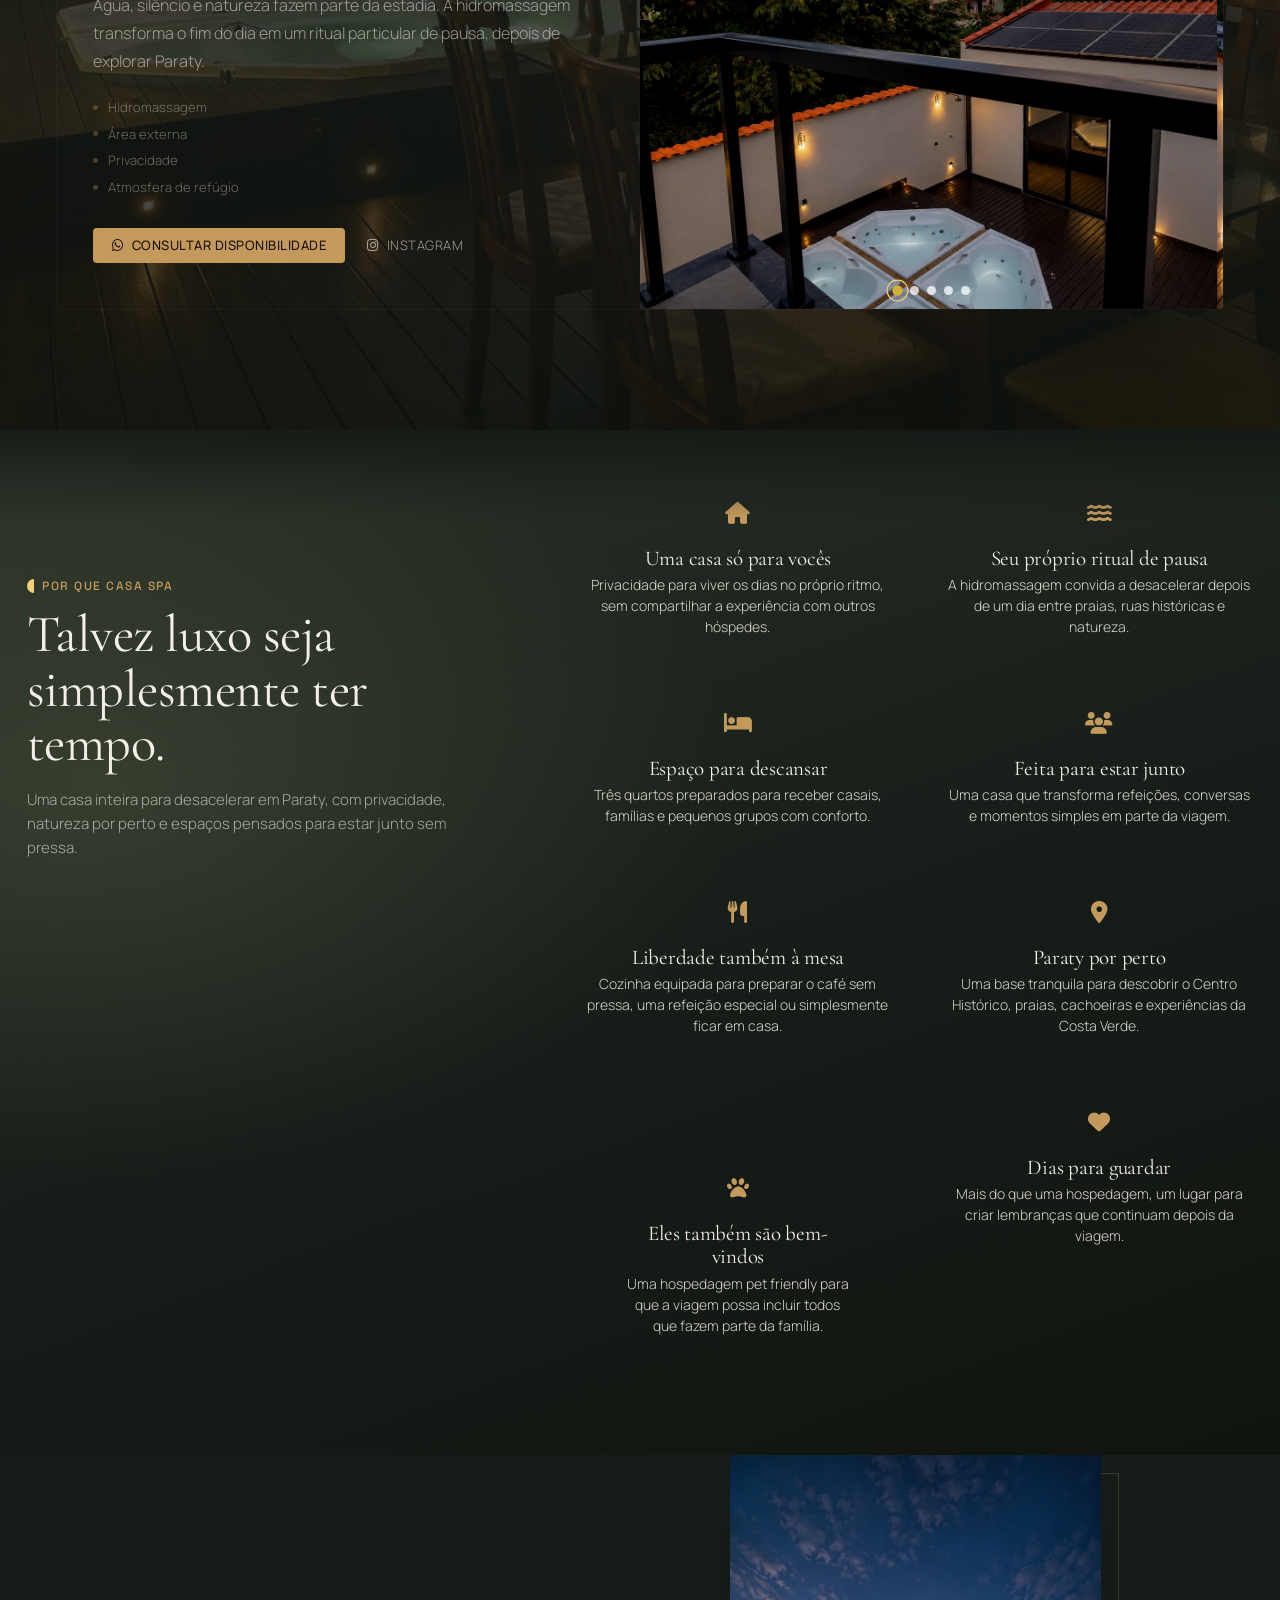
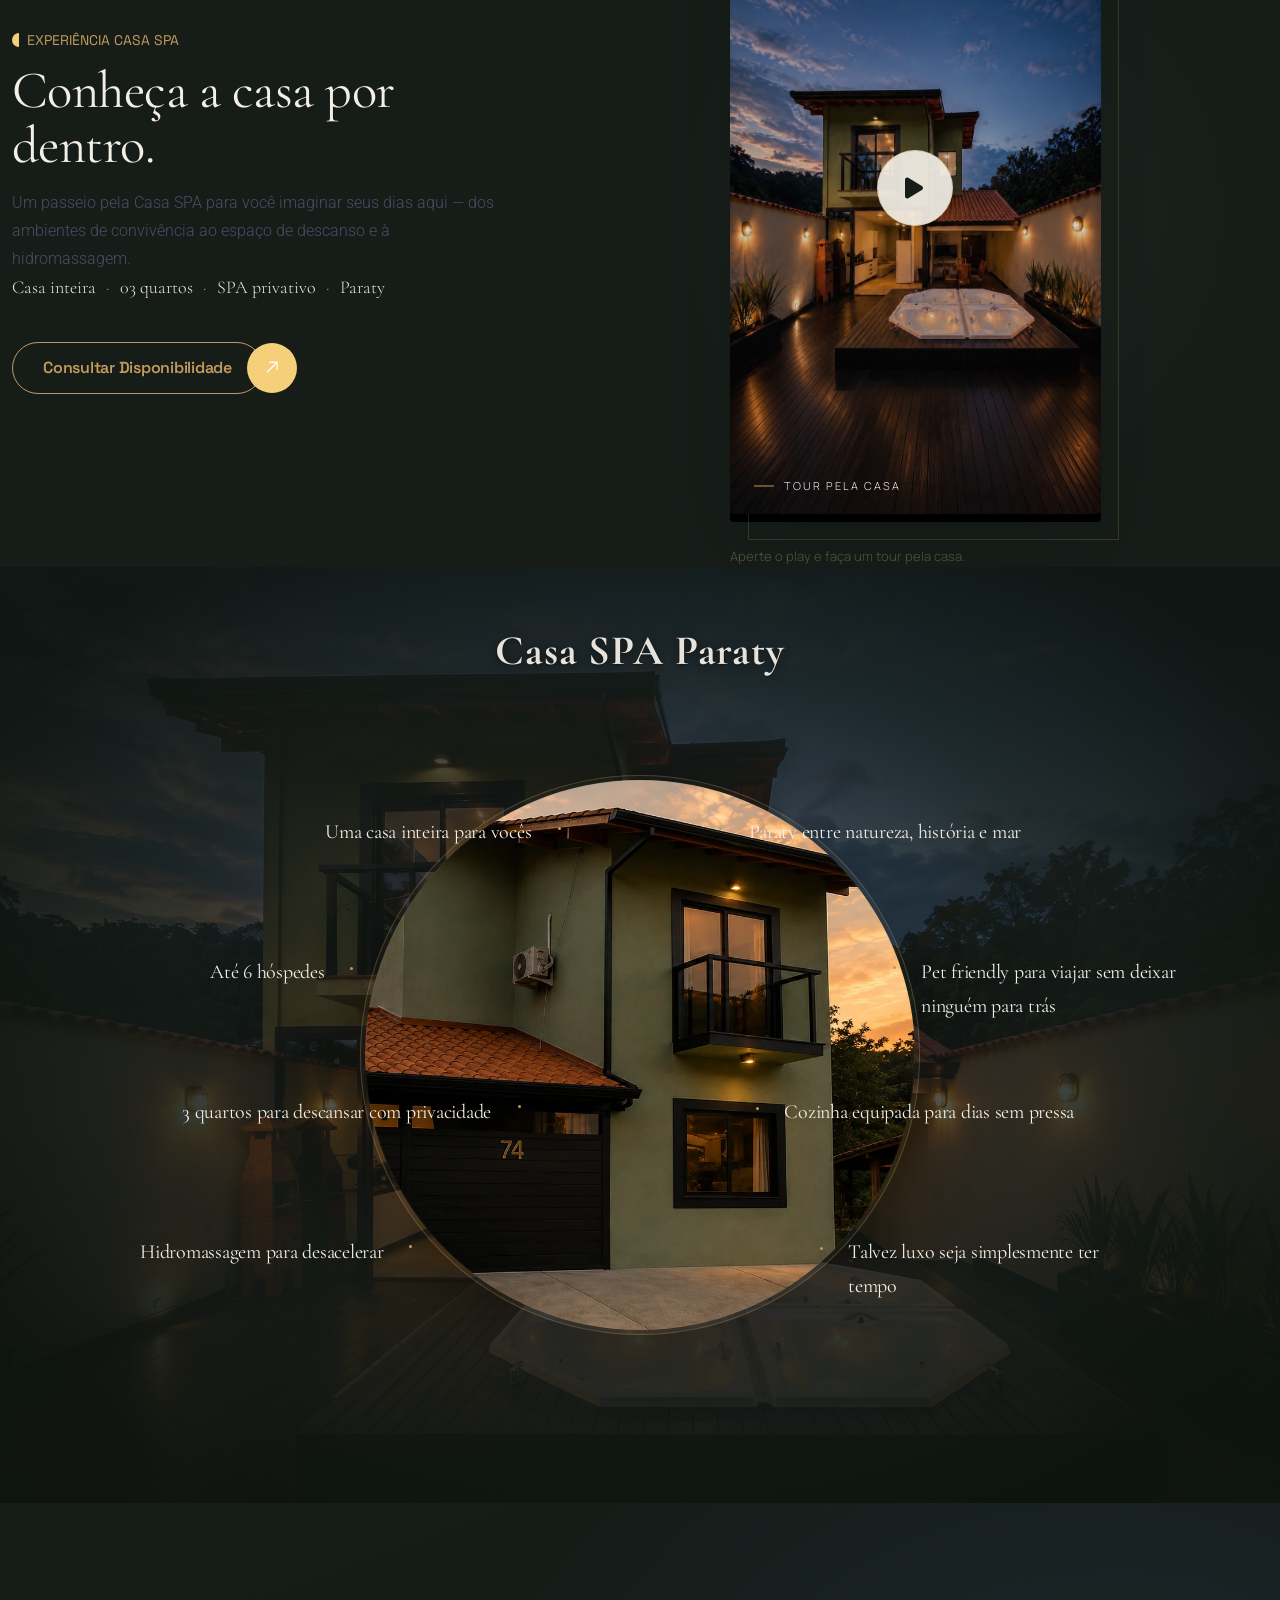
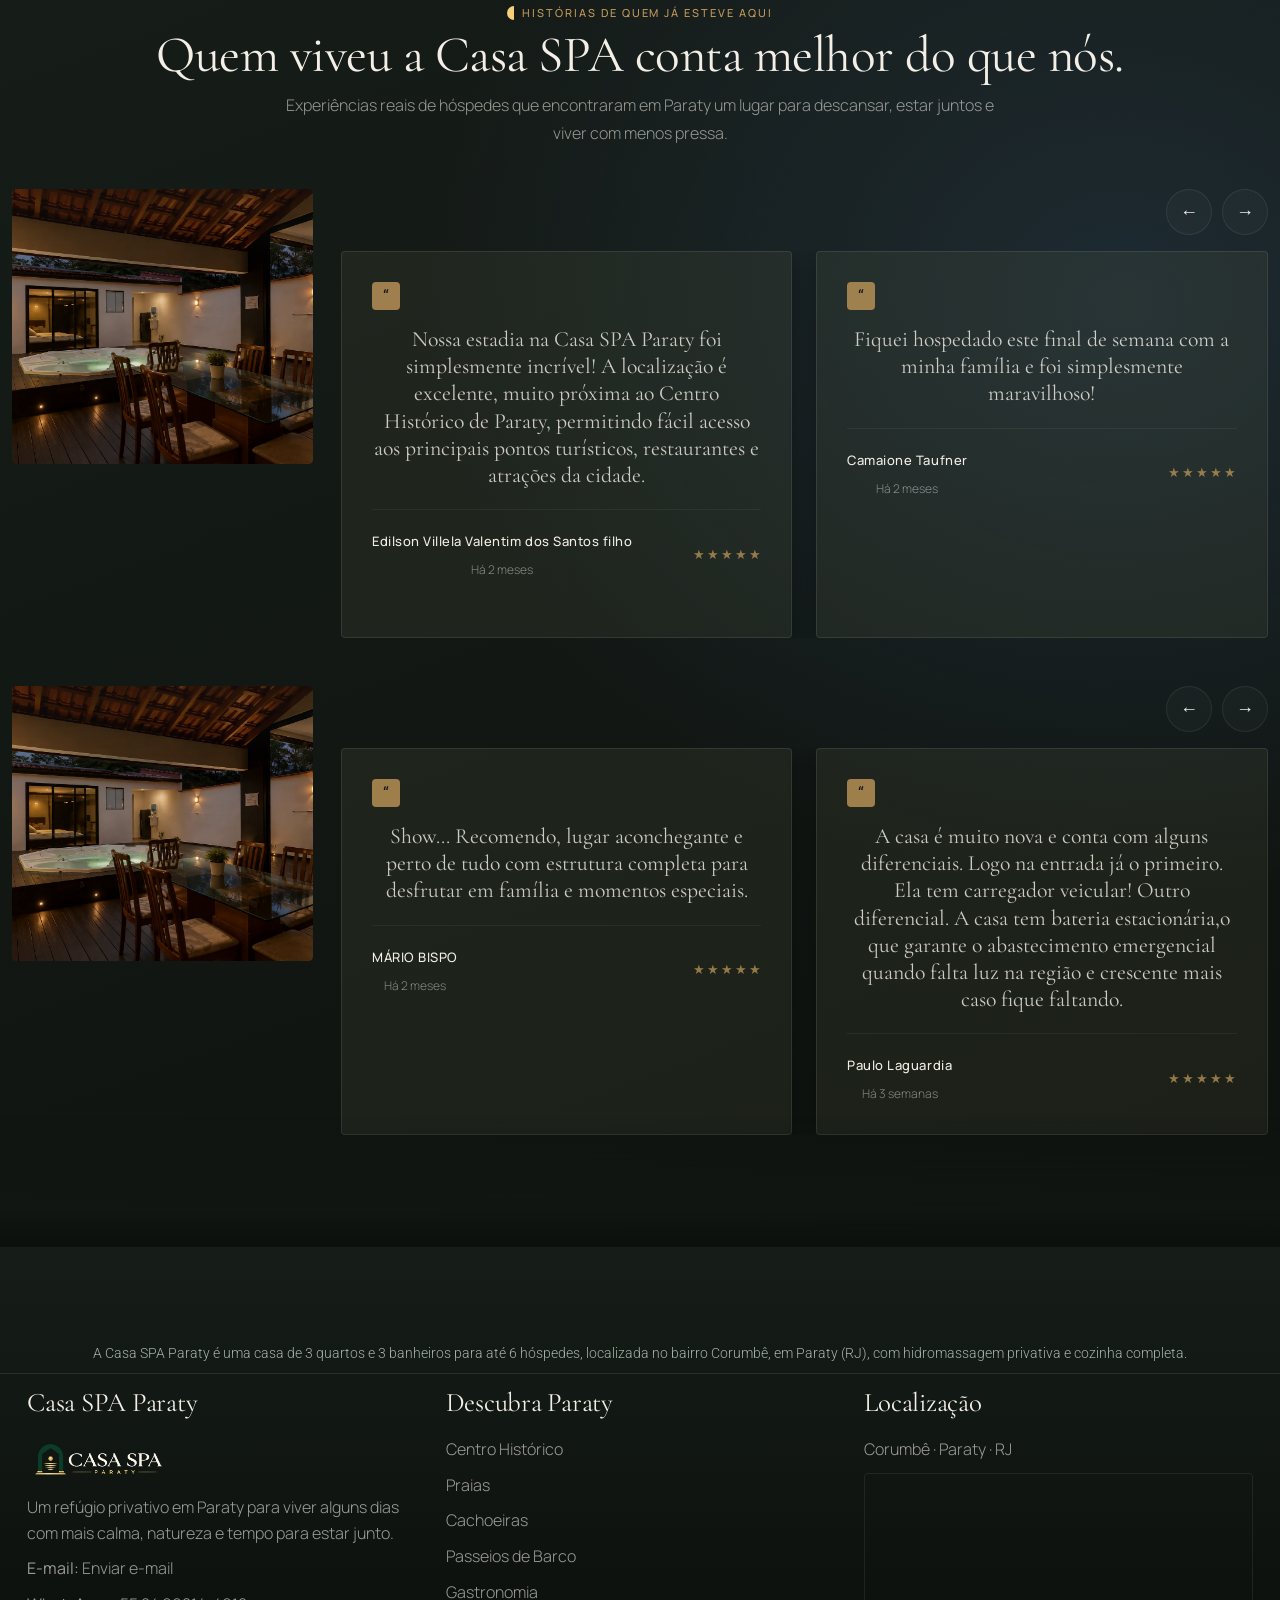
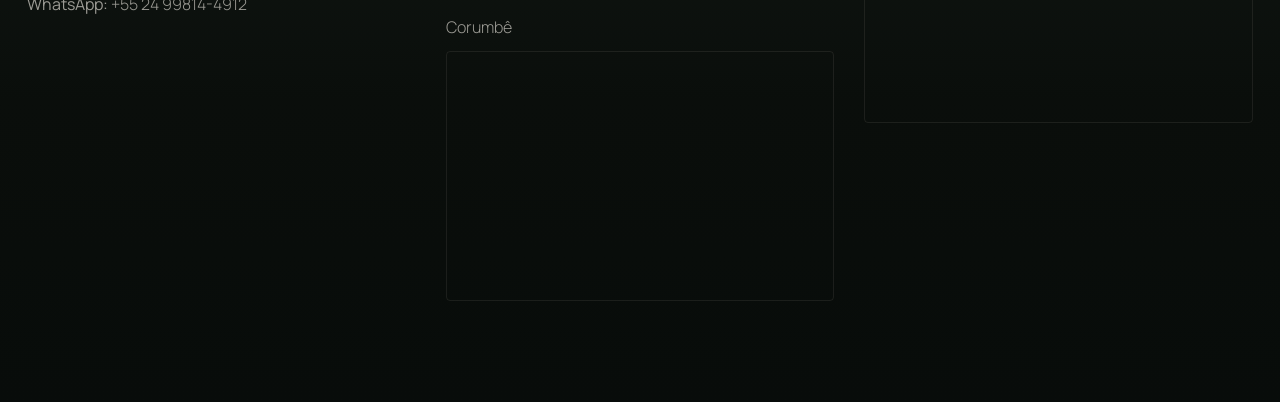
==== commit 26852c89: "refactor: elevate Casa SPA video tour experience" ====
--- a/index.html
+++ b/index.html
@@ -1056,7 +1056,7 @@
       <div class="casa-video-tour__content">
         <h4 class="pbmit-subtitle">EXPERIÊNCIA CASA SPA</h4>
         <h2 class="casa-editorial-headline">Conheça a casa por dentro.</h2>
-        <p class="fnt-style">
+        <p class="fnt-style casa-video-tour__desc">
           Um passeio pela Casa SPA para você imaginar seus dias aqui — dos ambientes de convivência ao espaço de descanso e à hidromassagem.
         </p>
         <div class="casa-video-tour__attributes">
@@ -1074,10 +1074,18 @@
         </div>
       </div>
       <div class="casa-video-tour__media">
-        <div class="casa-video-tour__player-wrap">
-          <video src="https://jszueizwowynhekpsfii.supabase.co/storage/v1/object/public/Casa-SPA/casa-spa-tur.mp4" playsinline preload="metadata" controls class="casa-video-tour__video">
-            Seu navegador não suporta reprodução de vídeo.
-          </video>
+        <div class="casa-video-tour__stage">
+          <div class="casa-video-tour__frame">
+            <video src="https://jszueizwowynhekpsfii.supabase.co/storage/v1/object/public/Casa-SPA/casa-spa-tur.mp4" playsinline preload="metadata" poster="images/index/hero-master-mobile.webp" class="casa-video-tour__video" id="casaSpaVideo">
+              Seu navegador não suporta reprodução de vídeo.
+            </video>
+            <button class="casa-video-tour__play" id="casaSpaVideoPlayBtn" aria-label="Reproduzir tour em vídeo pela Casa SPA">
+              <i class="fas fa-play"></i>
+            </button>
+            <div class="casa-video-tour__meta">
+              <span>TOUR PELA CASA</span>
+            </div>
+          </div>
         </div>
         <p class="casa-video-tour__microcopy">Aperte o play e faça um tour pela casa.</p>
       </div>
@@ -2526,8 +2534,25 @@
       window.addEventListener('scroll', updateHeaderState, { passive: true });
     });
   </script>
+
+  <!-- Video Tour Play Logic -->
+  <script>
+    document.addEventListener('DOMContentLoaded', function() {
+      const video = document.getElementById('casaSpaVideo');
+      const playBtn = document.getElementById('casaSpaVideoPlayBtn');
+      if (video && playBtn) {
+        playBtn.addEventListener('click', function() {
+          video.setAttribute('controls', 'true');
+          video.play();
+          playBtn.style.opacity = '0';
+          playBtn.style.pointerEvents = 'none';
+        });
+      }
+    });
+  </script>
 </body>
 
 
 
+
 </html>
--- a/css/casa-spa-index.css
+++ b/css/casa-spa-index.css
@@ -2593,31 +2593,56 @@
 .casa-video-tour {
     background-color: var(--casa-forest);
     color: var(--casa-ivory-soft);
-}
+    position: relative;
+    z-index: 1;
+}
+
+/* Fundo radial sutil atrás da área do vídeo */
+.casa-video-tour::after {
+    content: "";
+    position: absolute;
+    right: 0;
+    top: 50%;
+    transform: translateY(-50%);
+    width: 50%;
+    height: 100%;
+    background: radial-gradient(circle at center, rgba(111, 125, 109, 0.08) 0%, transparent 60%);
+    pointer-events: none;
+    z-index: -1;
+}
+
 .casa-video-tour__grid {
     display: grid;
     gap: 40px;
     align-items: center;
 }
+
 .casa-video-tour__content {
-    max-width: 600px;
-}
+    max-width: 520px;
+}
+
 .casa-video-tour__content .pbmit-subtitle {
     color: var(--casa-champagne);
     margin-bottom: 12px;
 }
+
 .casa-video-tour__content .casa-editorial-headline {
     color: var(--casa-ivory);
     font-size: clamp(32px, 5vw, 48px);
     margin-bottom: 24px;
-}
-.casa-video-tour__content p {
+    max-width: 400px;
+    line-height: 1.1;
+}
+
+.casa-video-tour__desc {
     color: var(--casa-ivory-soft);
     opacity: 0.9;
     margin-bottom: 30px;
     font-size: 16px;
     line-height: 1.6;
-}
+    max-width: 520px;
+}
+
 .casa-video-tour__attributes {
     display: flex;
     flex-wrap: wrap;
@@ -2627,60 +2652,159 @@
     font-size: 18px;
     color: var(--casa-ivory);
 }
+
 .casa-video-tour__attributes .casa-attr {
     position: relative;
 }
+
 .casa-video-tour__attributes .casa-attr:not(:last-child)::after {
     content: "·";
     position: absolute;
     right: -14px;
     color: var(--casa-champagne);
 }
+
+.casa-video-tour__cta-wrapper {
+    margin-top: 40px;
+}
+
 .casa-video-tour__cta-wrapper .pbmit-btn-outline {
     border-color: var(--casa-champagne);
     color: var(--casa-champagne);
 }
+
 .casa-video-tour__cta-wrapper .pbmit-btn-outline:hover {
     background-color: var(--casa-champagne);
     color: var(--casa-forest);
 }
+
 .casa-video-tour__media {
-    width: min(82vw, 360px);
+    width: min(82vw, 350px);
     margin-inline: auto;
-    text-align: center;
-}
-.casa-video-tour__player-wrap {
+    display: flex;
+    flex-direction: column;
+    align-items: center;
+}
+
+.casa-video-tour__stage {
+    position: relative;
+    width: 100%;
+    margin-bottom: 24px;
+}
+
+.casa-video-tour__frame {
+    position: relative;
     width: 100%;
     aspect-ratio: 9 / 16;
     border-radius: 4px;
-    overflow: hidden;
-    box-shadow: 0 20px 40px rgba(0,0,0,0.3);
-    margin-bottom: 16px;
+    z-index: 2;
     background-color: #000;
 }
+
+/* Pseudo-elemento estrutural deslocado */
+.casa-video-tour__frame::before {
+    content: "";
+    position: absolute;
+    inset: 18px -18px -18px 18px;
+    border: 1px solid rgba(195,154,91,.22);
+    z-index: -1;
+    pointer-events: none;
+}
+
 .casa-video-tour__video {
     width: 100%;
     height: 100%;
     object-fit: cover;
-}
+    object-position: center;
+    border-radius: 4px;
+    box-shadow: 0 32px 80px rgba(0,0,0,.20);
+    transition: filter 0.3s ease;
+}
+
+.casa-video-tour__video:not([controls]) {
+    filter: saturate(.90) contrast(.97) brightness(.82);
+}
+
+.casa-video-tour__play {
+    position: absolute;
+    top: 50%;
+    left: 50%;
+    transform: translate(-50%, -50%);
+    width: 66px;
+    height: 66px;
+    border-radius: 50%;
+    background: rgba(244,239,230,.92);
+    border: 1px solid rgba(195,154,91,.35);
+    color: var(--casa-forest);
+    font-size: 20px;
+    display: flex;
+    align-items: center;
+    justify-content: center;
+    cursor: pointer;
+    z-index: 3;
+    transition: transform 0.3s ease, opacity 0.3s ease;
+    padding-left: 4px;
+}
+
+.casa-video-tour__play:hover {
+    transform: translate(-50%, -50%) scale(1.04);
+}
+
+.casa-video-tour__meta {
+    position: absolute;
+    bottom: 24px;
+    left: 24px;
+    z-index: 3;
+    pointer-events: none;
+}
+
+.casa-video-tour__meta span {
+    font-family: 'Manrope', sans-serif;
+    font-size: 11px;
+    text-transform: uppercase;
+    letter-spacing: 2px;
+    color: var(--casa-ivory-soft);
+    position: relative;
+    padding-left: 30px;
+}
+
+.casa-video-tour__meta span::before {
+    content: "";
+    position: absolute;
+    left: 0;
+    top: 50%;
+    transform: translateY(-50%);
+    width: 20px;
+    height: 1px;
+    background-color: var(--casa-champagne);
+}
+
 .casa-video-tour__microcopy {
-    font-size: 14px;
+    font-family: 'Manrope', sans-serif;
+    font-size: 13px;
     color: var(--casa-sage);
-    font-style: italic;
+    opacity: 0.8;
     margin: 0;
+    text-align: left;
+    width: 100%;
 }
 
 @media (min-width: 992px) {
     .casa-video-tour__grid {
-        grid-template-columns: 1fr 1fr;
+        grid-template-columns: minmax(0, .82fr) minmax(360px, 1.18fr);
         gap: 60px;
     }
     .casa-video-tour__media {
-        width: min(100%, 430px);
-        margin-inline: 0 auto;
-    }
-}
-
+        width: clamp(330px, 29vw, 420px);
+        margin-inline: auto; 
+    }
+    .casa-video-tour__play {
+        width: 76px;
+        height: 76px;
+        font-size: 24px;
+    }
+}
+/* ===== WhatsApp Concierge ===== */
 /* ===== WhatsApp Concierge ===== */
 .casa-whatsapp-concierge {
     position: fixed;
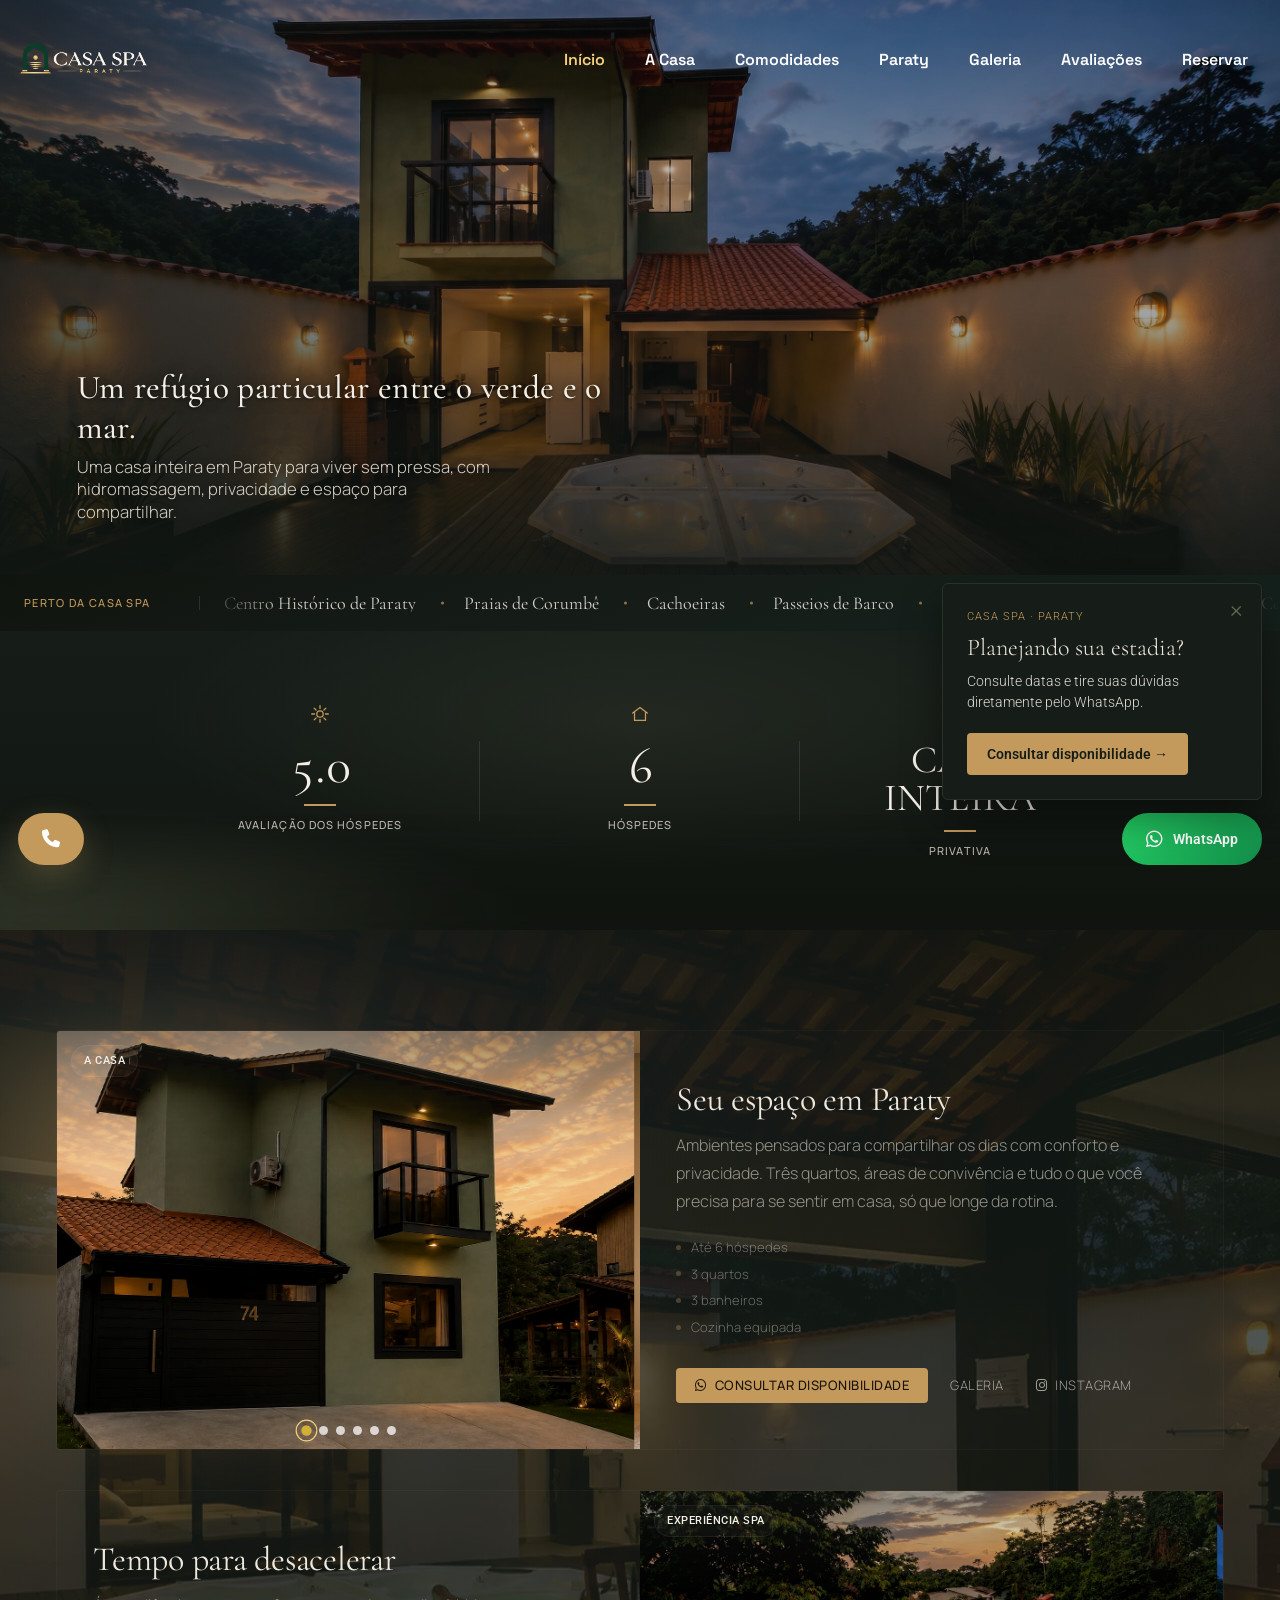
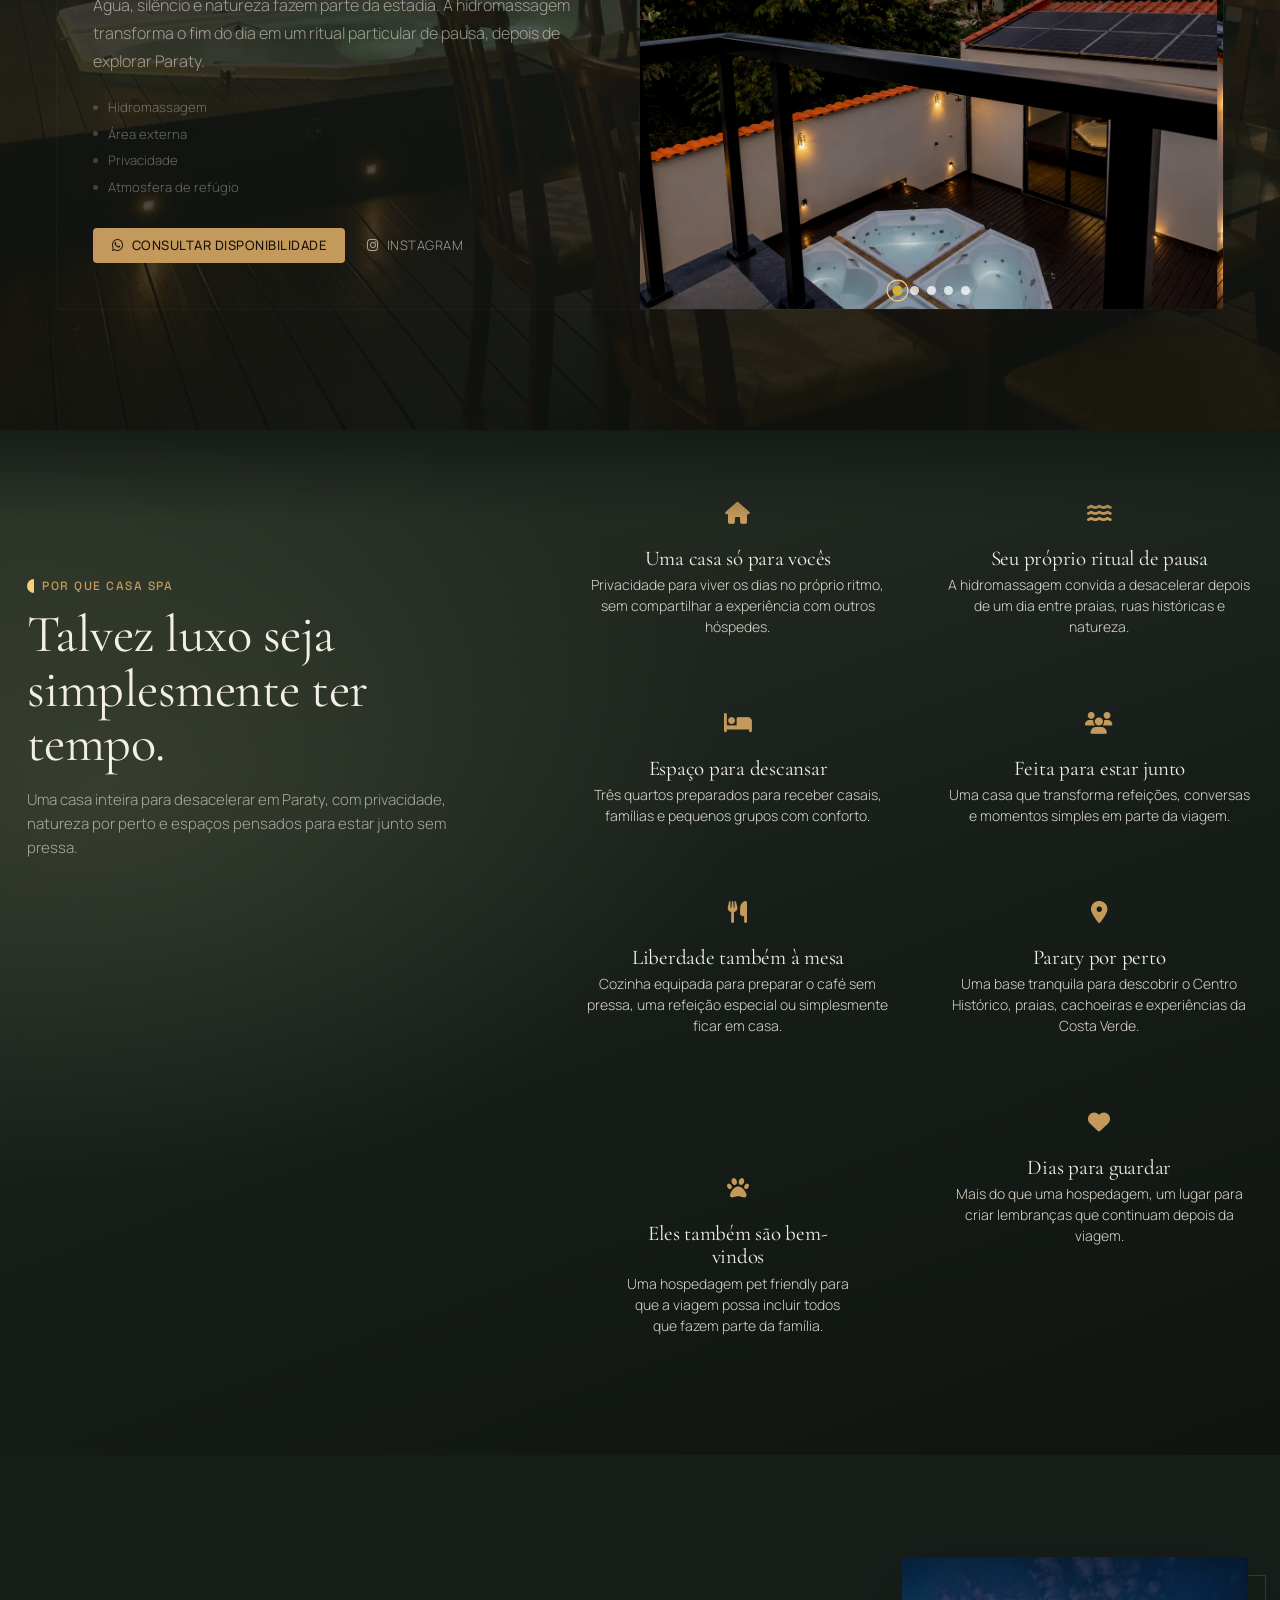
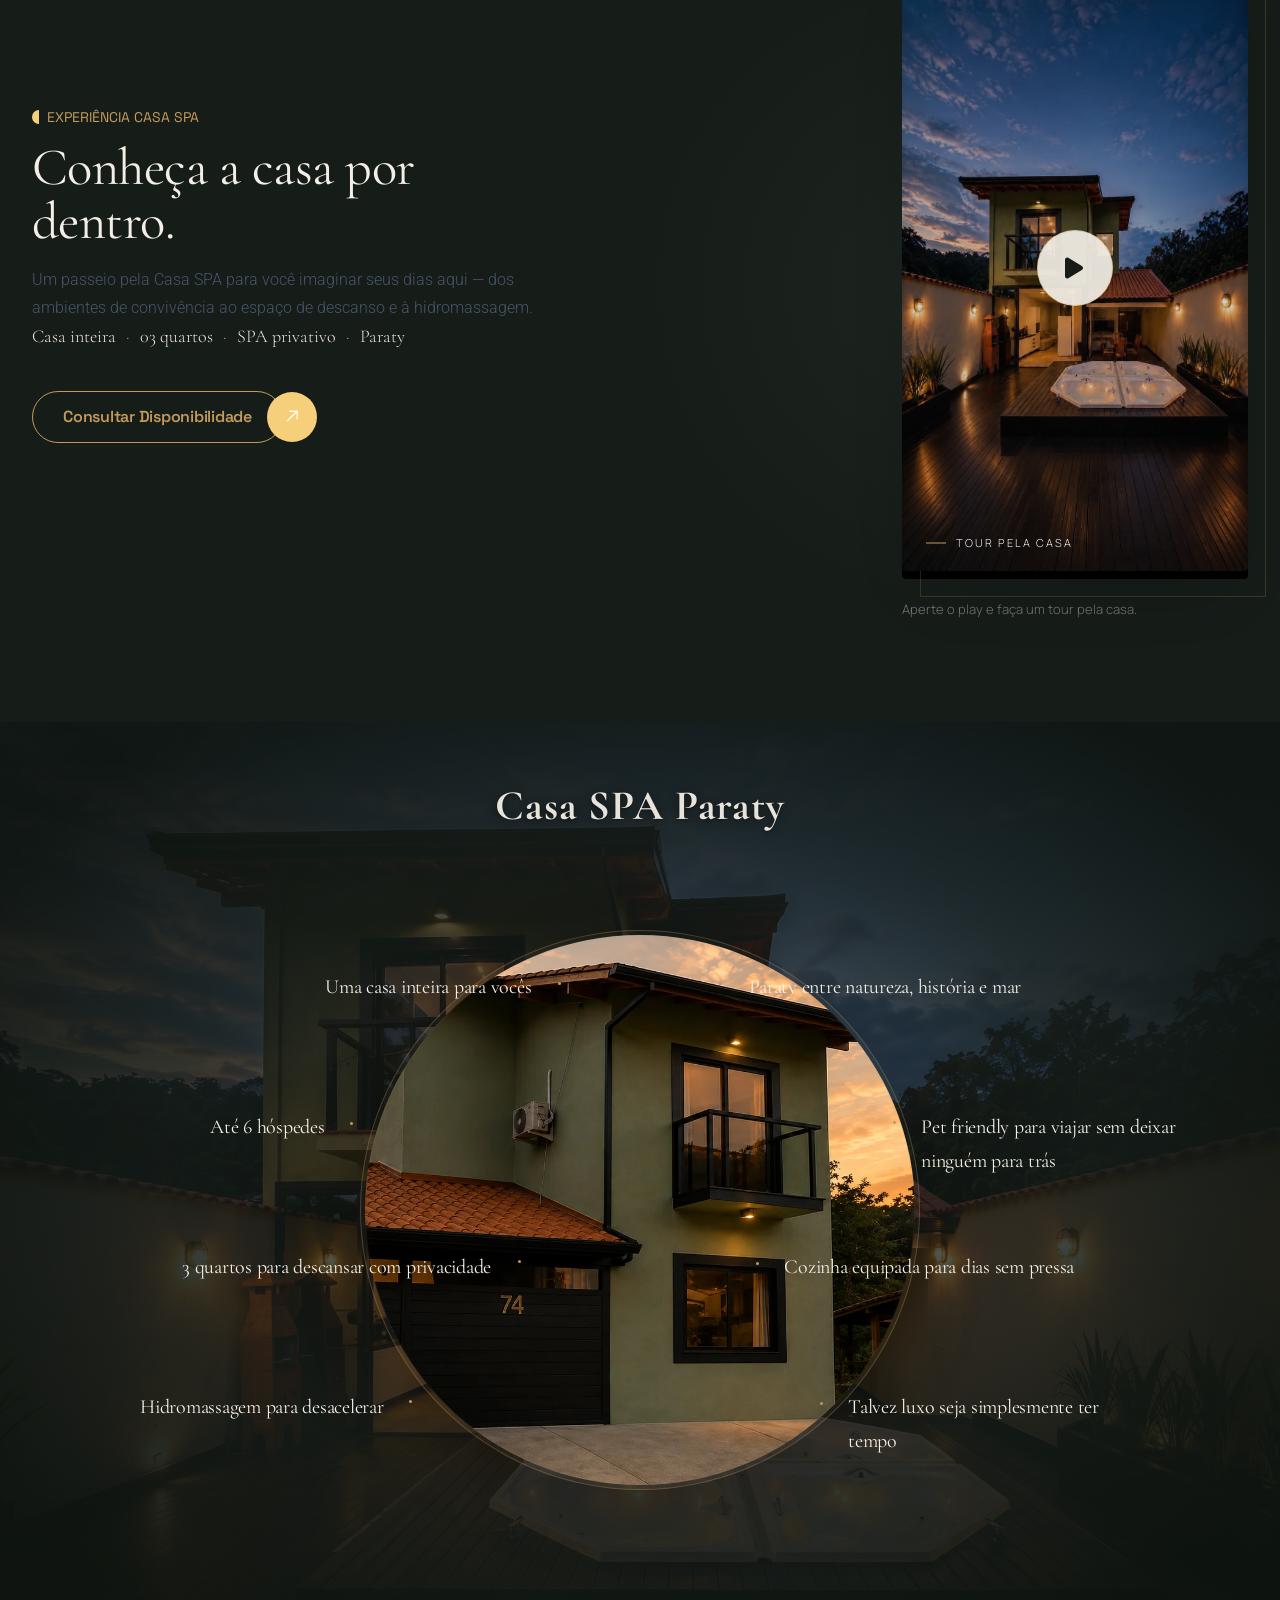
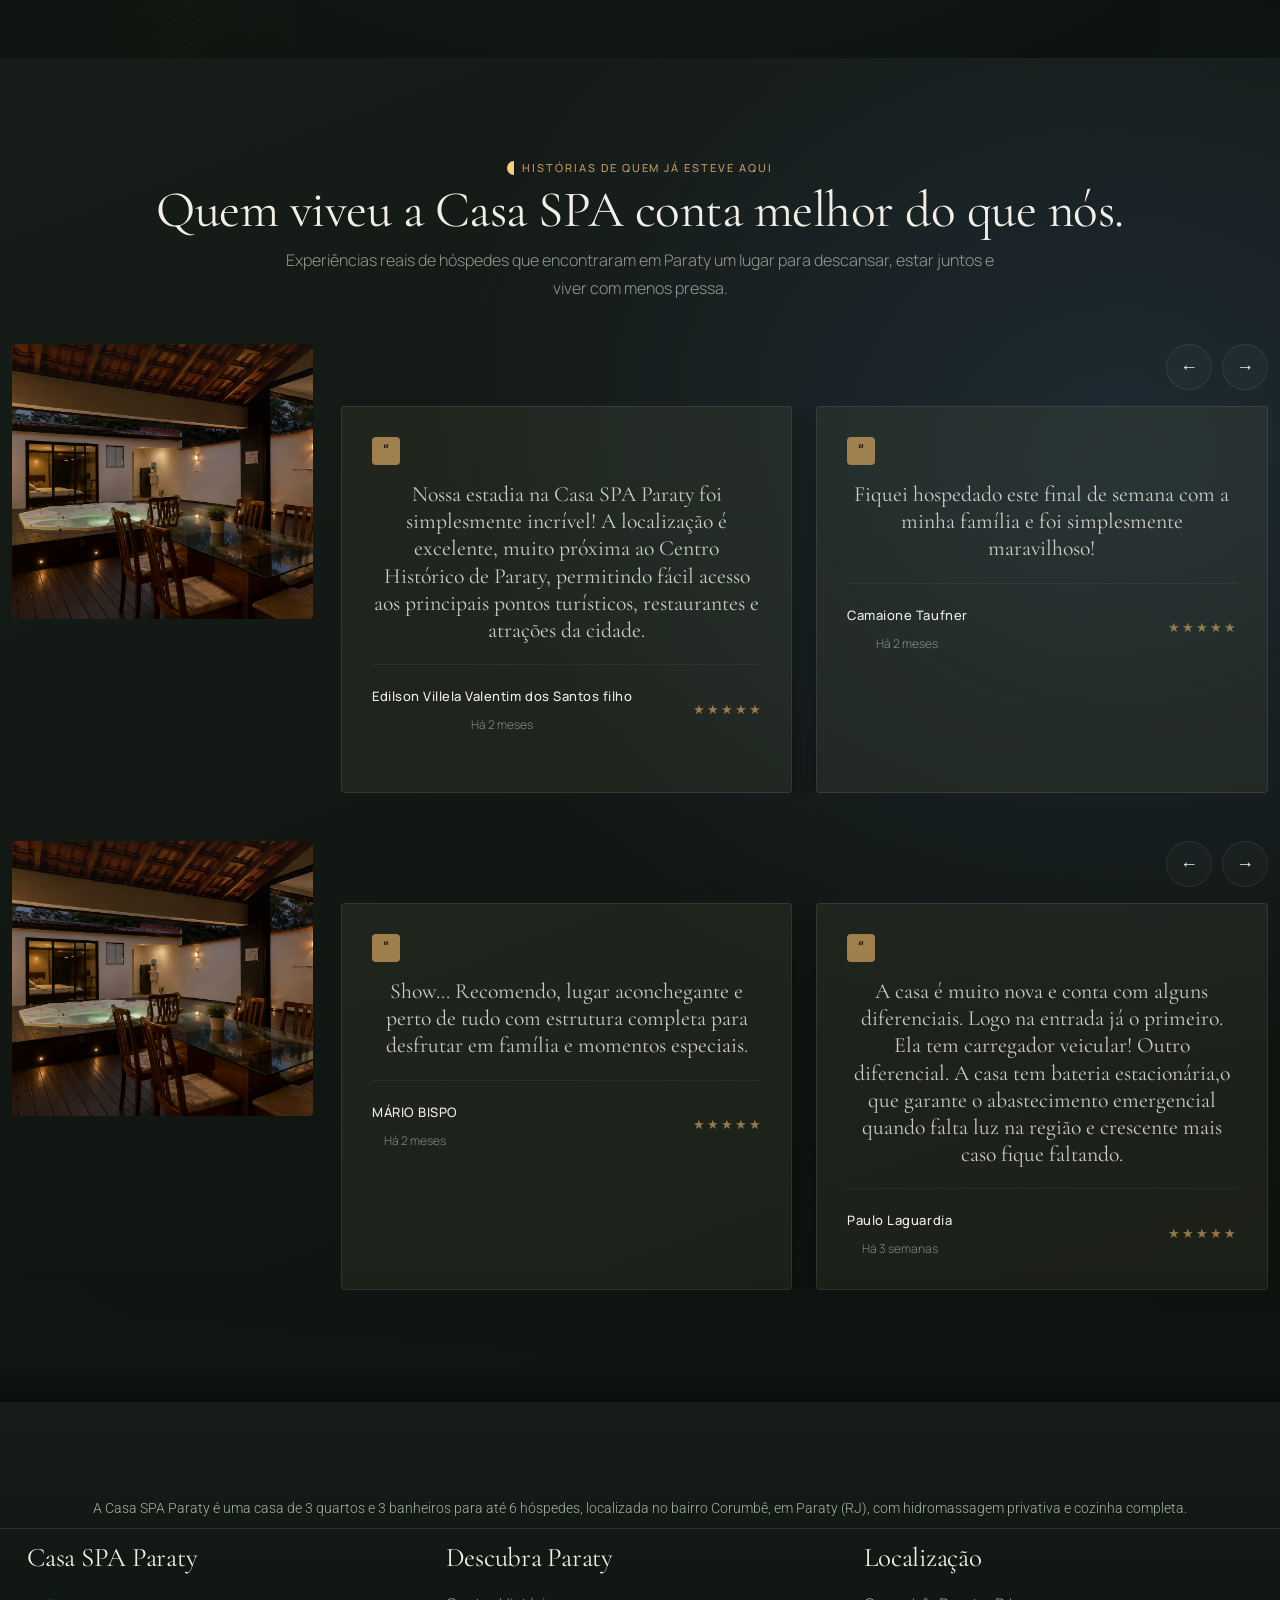
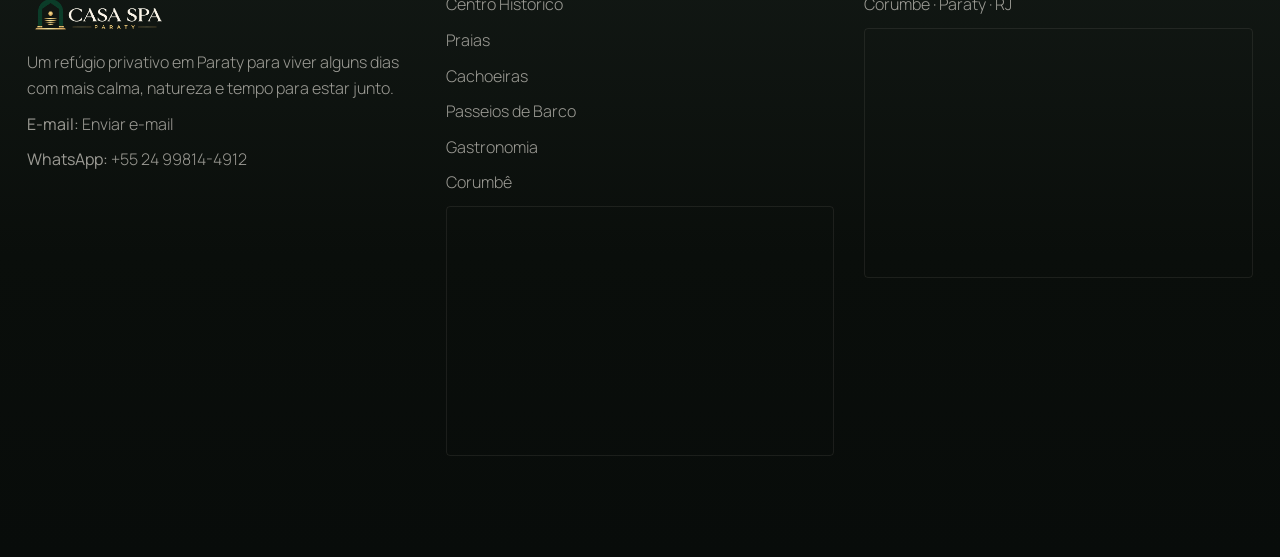
==== commit 908c753b: "seo: migrate canonical URLs to casaspaparaty.casa" ====
--- a/index.html
+++ b/index.html
@@ -10,7 +10,7 @@
     <title>Casa SPA Paraty | Aluguel de Casa Inteira com Hidromassagem</title>
     
     <!-- SEO Meta -->
-    <link rel="canonical" href="https://site-casa-spa.vercel.app/" />
+    <link rel="canonical" href="https://casaspaparaty.casa/" />
     <meta name="description" content="Descubra a Casa SPA Paraty, um refúgio exclusivo entre o verde e o mar em Corumbê, Paraty (RJ). Casa inteira com hidromassagem para até 6 hóspedes. Reserve agora!" />
     <meta name="keywords" content="Casa SPA Paraty, Hospedagem Paraty, Aluguel temporada Paraty, Casa com SPA, Casa Corumbê" />
     <meta name="author" content="Casa SPA Paraty" />
@@ -19,17 +19,17 @@
     <!-- Open Graph / Social -->
     <meta property="og:site_name" content="Casa SPA Paraty">
     <meta property="og:type" content="website">
-    <meta property="og:url" content="https://site-casa-spa.vercel.app/">
+    <meta property="og:url" content="https://casaspaparaty.casa/">
     <meta property="og:title" content="Casa SPA Paraty | Aluguel de Casa Inteira com Hidromassagem">
     <meta property="og:description" content="Descubra a Casa SPA Paraty, um refúgio exclusivo entre o verde e o mar em Corumbê, Paraty (RJ). Casa inteira com hidromassagem para até 6 hóspedes. Reserve agora!">
-    <meta property="og:image" content="https://site-casa-spa.vercel.app/images/mf-images/fachada-01.webp">
+    <meta property="og:image" content="https://casaspaparaty.casa/images/mf-images/fachada-01.webp">
     <meta property="og:locale" content="pt_BR">
     
     <meta property="twitter:card" content="summary_large_image">
-    <meta property="twitter:url" content="https://site-casa-spa.vercel.app/">
+    <meta property="twitter:url" content="https://casaspaparaty.casa/">
     <meta property="twitter:title" content="Casa SPA Paraty | Aluguel de Casa Inteira com Hidromassagem">
     <meta property="twitter:description" content="Descubra a Casa SPA Paraty, um refúgio exclusivo entre o verde e o mar em Corumbê, Paraty (RJ). Casa inteira com hidromassagem para até 6 hóspedes. Reserve agora!">
-    <meta property="twitter:image" content="https://site-casa-spa.vercel.app/images/mf-images/fachada-01.webp">
+    <meta property="twitter:image" content="https://casaspaparaty.casa/images/mf-images/fachada-01.webp">
 
     <script type="application/ld+json">
     {
@@ -37,9 +37,9 @@
       "@type": "LodgingBusiness",
       "name": "Casa SPA Paraty",
       "description": "Um refúgio particular entre o verde e o mar. Casa inteira em Paraty para viver sem pressa, com hidromassagem, privacidade e espaço para compartilhar.",
-      "url": "https://site-casa-spa.vercel.app/",
+      "url": "https://casaspaparaty.casa/",
       "telephone": "+5524998144912",
-      "image": "https://site-casa-spa.vercel.app/images/mf-images/fachada-01.webp",
+      "image": "https://casaspaparaty.casa/images/mf-images/fachada-01.webp",
       "address": {
         "@type": "PostalAddress",
         "streetAddress": "Corumbê",
--- a/css/casa-spa-index.css
+++ b/css/casa-spa-index.css
@@ -1329,7 +1329,7 @@
 @media (max-width: 767px) {
     .wild-floating-icons {
         right: 12px;
-        bottom: 80px;
+        bottom: calc(18px + env(safe-area-inset-bottom));
     }
     .premium-whatsapp-btn,
     .premium-call-btn {
@@ -1348,9 +1348,9 @@
 @media (max-width: 480px) {
     .premium-whatsapp-btn,
     .premium-call-btn {
-        min-width: 56px;
-        width: 56px;
-        height: 56px;
+        min-width: 54px;
+        width: 54px;
+        height: 54px;
         padding: 0;
         border-radius: 50%;
     }
@@ -2595,6 +2595,11 @@
     color: var(--casa-ivory-soft);
     position: relative;
     z-index: 1;
+    padding-block: clamp(88px, 8vw, 130px);
+}
+
+.casa-video-tour .container {
+    max-width: 1240px;
 }
 
 /* Fundo radial sutil atrás da área do vídeo */
@@ -2635,8 +2640,7 @@
 }
 
 .casa-video-tour__desc {
-    color: var(--casa-ivory-soft);
-    opacity: 0.9;
+    color: rgba(244,239,230,.65);
     margin-bottom: 30px;
     font-size: 16px;
     line-height: 1.6;
@@ -2665,7 +2669,7 @@
 }
 
 .casa-video-tour__cta-wrapper {
-    margin-top: 40px;
+    margin-top: 36px;
 }
 
 .casa-video-tour__cta-wrapper .pbmit-btn-outline {
@@ -2679,7 +2683,7 @@
 }
 
 .casa-video-tour__media {
-    width: min(82vw, 350px);
+    width: min(84vw, 340px);
     margin-inline: auto;
     display: flex;
     flex-direction: column;
@@ -2689,7 +2693,7 @@
 .casa-video-tour__stage {
     position: relative;
     width: 100%;
-    margin-bottom: 24px;
+    margin-bottom: 20px;
 }
 
 .casa-video-tour__frame {
@@ -2782,8 +2786,7 @@
 .casa-video-tour__microcopy {
     font-family: 'Manrope', sans-serif;
     font-size: 13px;
-    color: var(--casa-sage);
-    opacity: 0.8;
+    color: rgba(244,239,230,.45);
     margin: 0;
     text-align: left;
     width: 100%;
@@ -2791,12 +2794,15 @@
 
 @media (min-width: 992px) {
     .casa-video-tour__grid {
-        grid-template-columns: minmax(0, .82fr) minmax(360px, 1.18fr);
-        gap: 60px;
+        grid-template-columns: minmax(0, 1fr) minmax(360px, .85fr);
+        column-gap: clamp(56px, 6vw, 96px);
     }
     .casa-video-tour__media {
-        width: clamp(330px, 29vw, 420px);
-        margin-inline: auto; 
+        width: clamp(340px, 27vw, 390px);
+        margin-inline: auto 0;
+    }
+    .casa-video-tour__content {
+        margin-top: -30px; /* Slight optical adjustment upwards */
     }
     .casa-video-tour__play {
         width: 76px;
@@ -2884,7 +2890,7 @@
         width: calc(100vw - 36px);
         max-width: 320px;
         right: 18px;
-        bottom: 85px;
+        bottom: calc(84px + env(safe-area-inset-bottom));
         padding: 20px;
     }
 }
